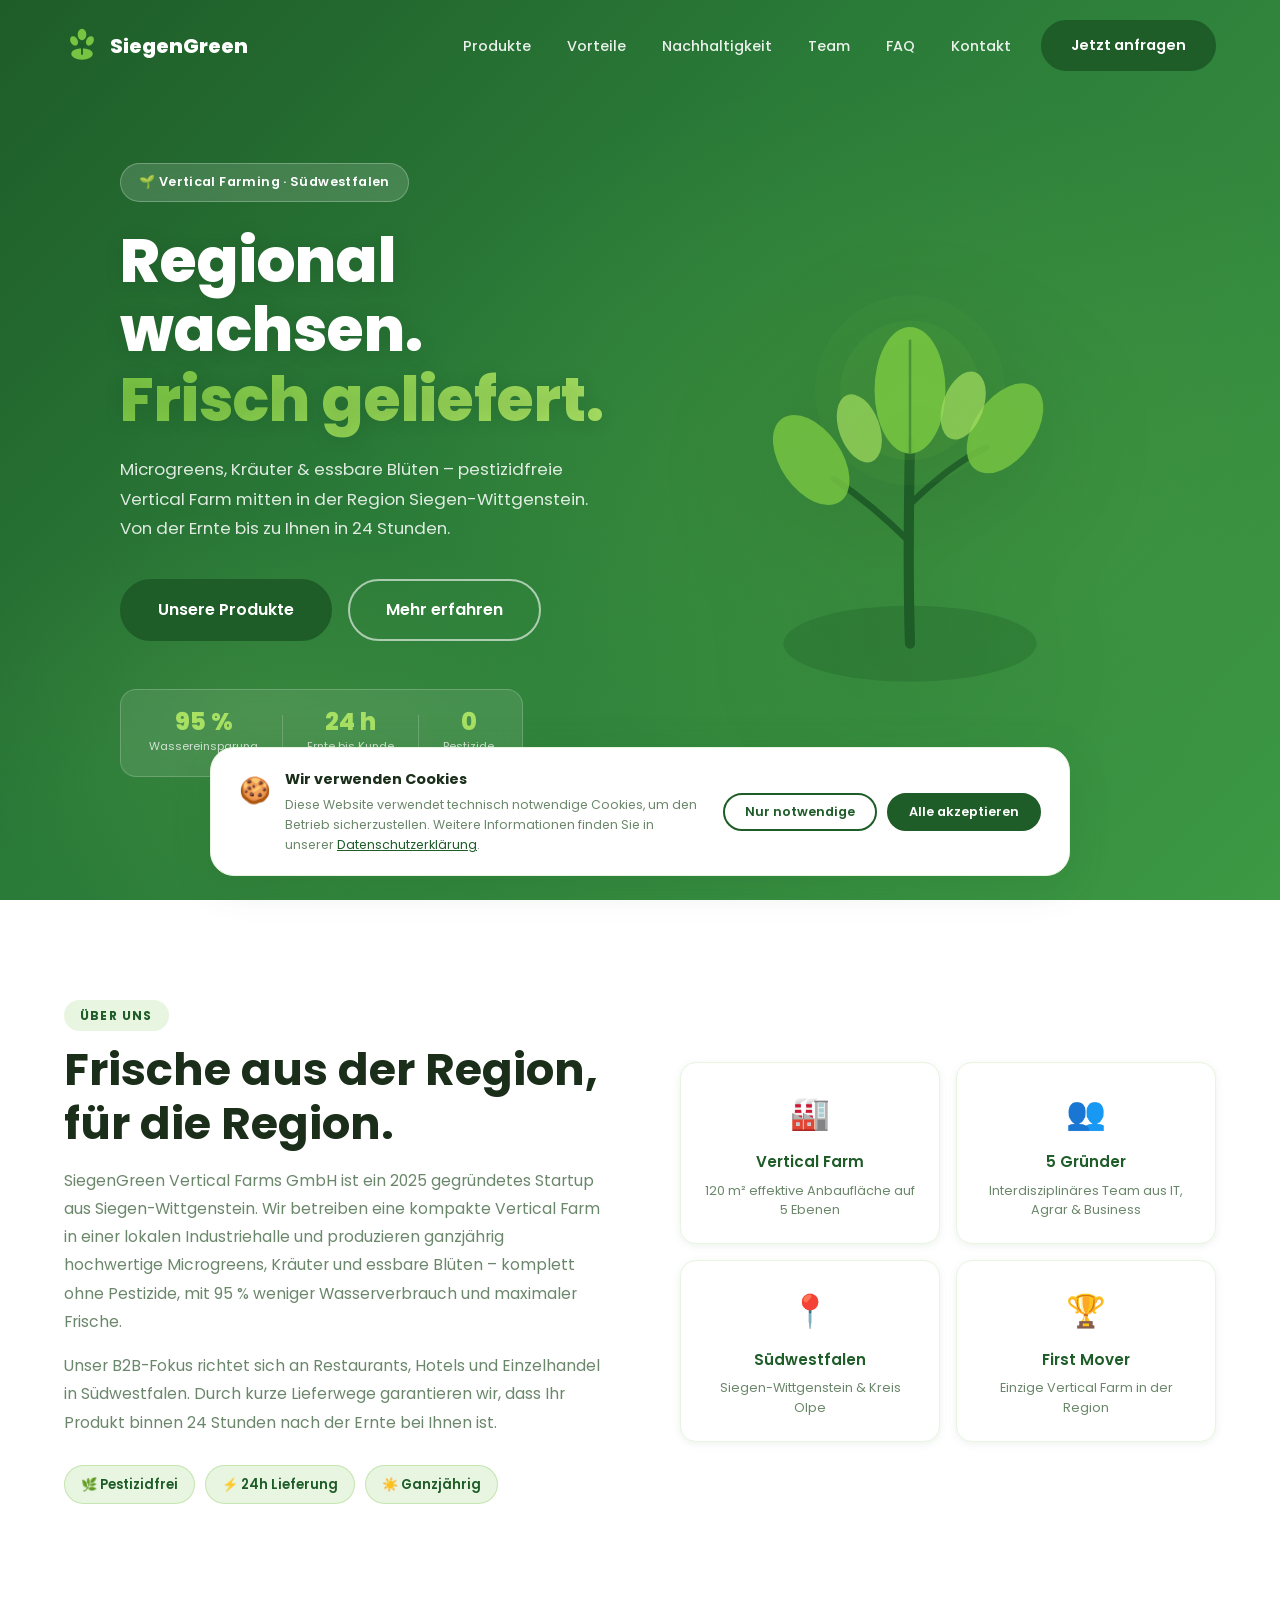
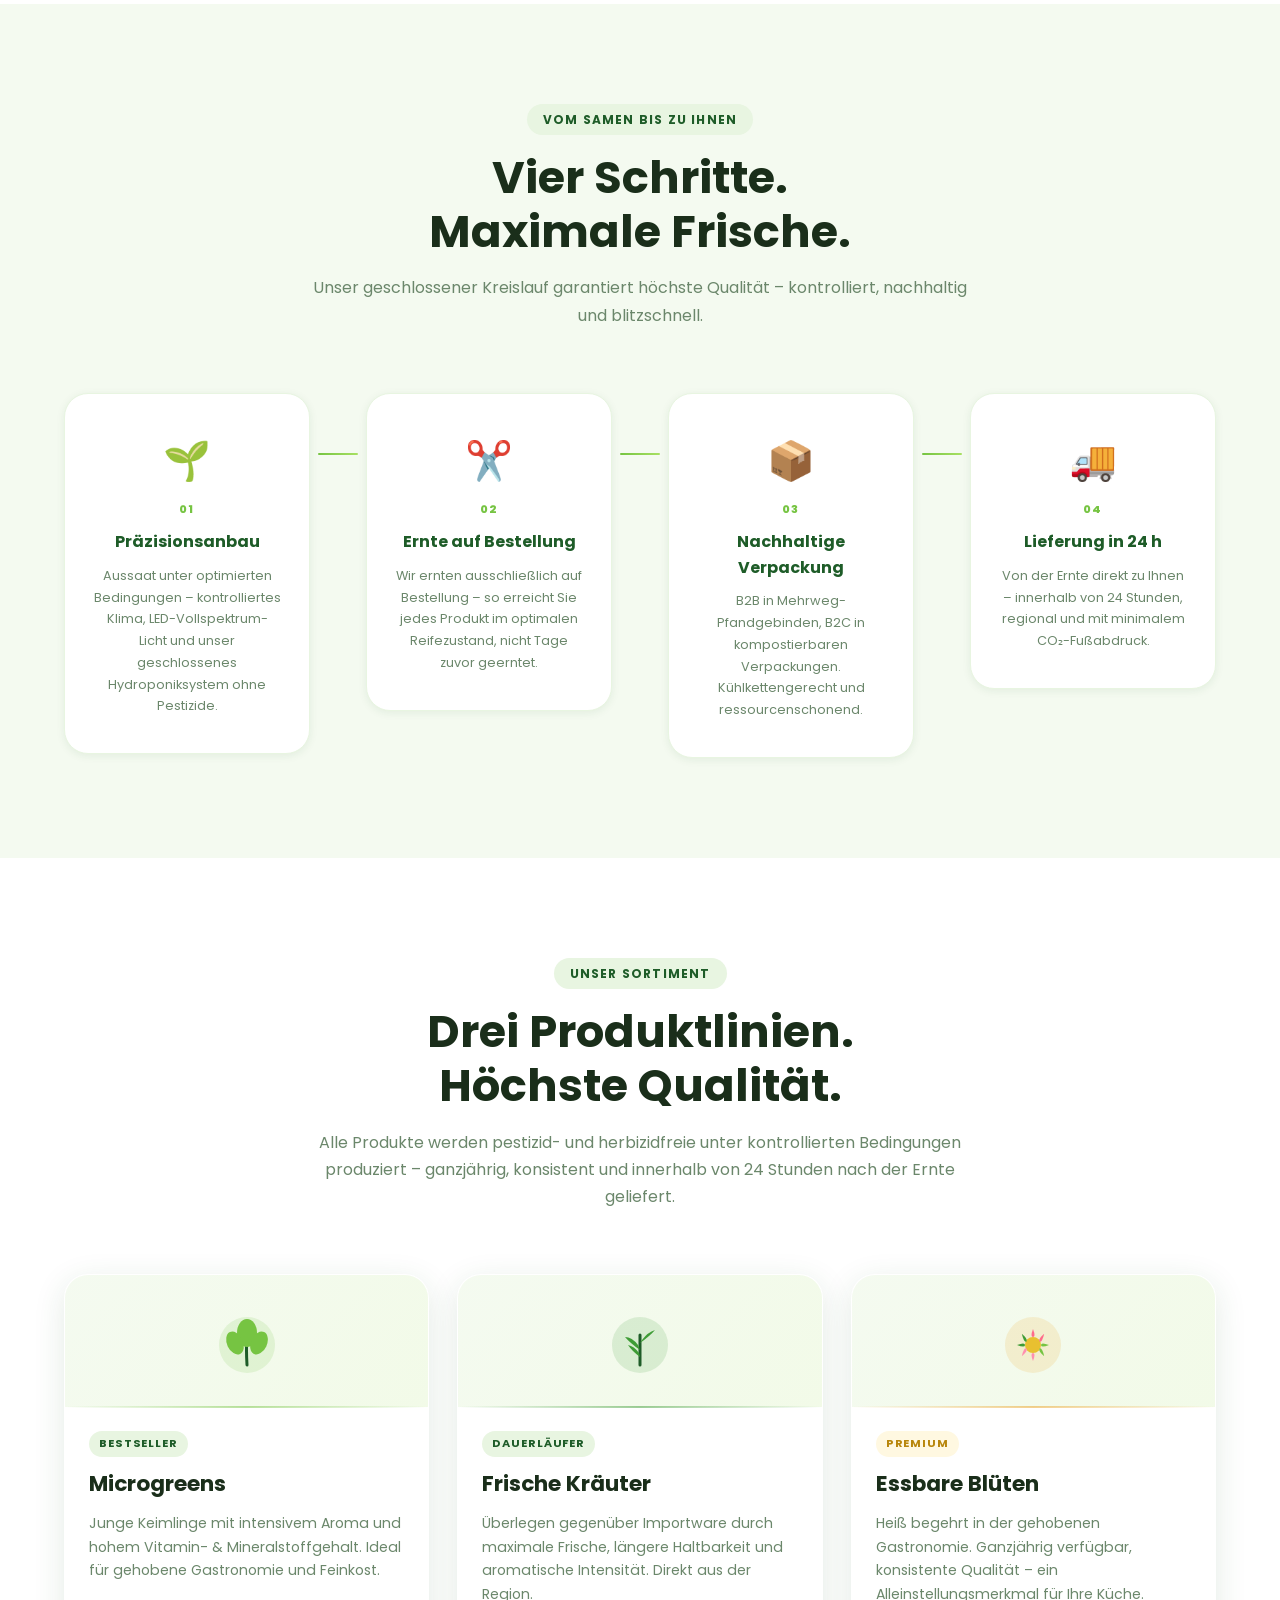
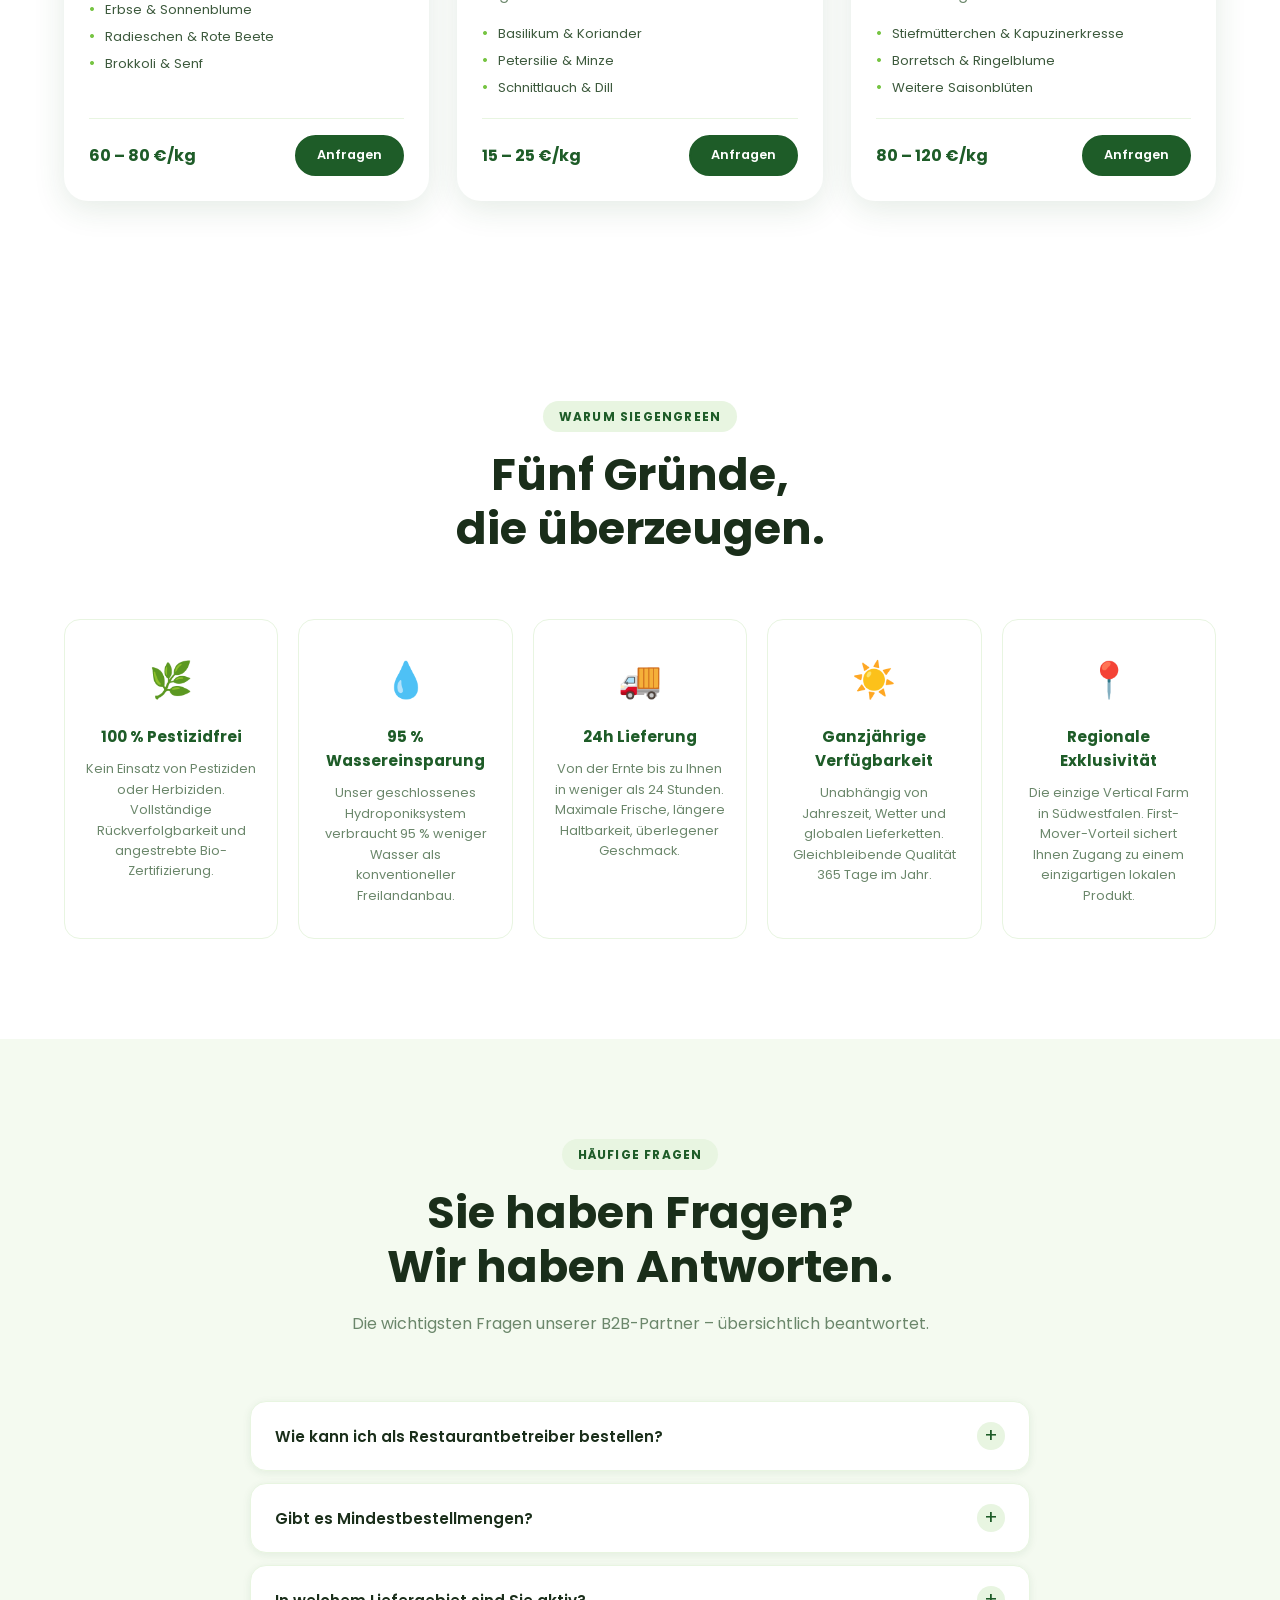
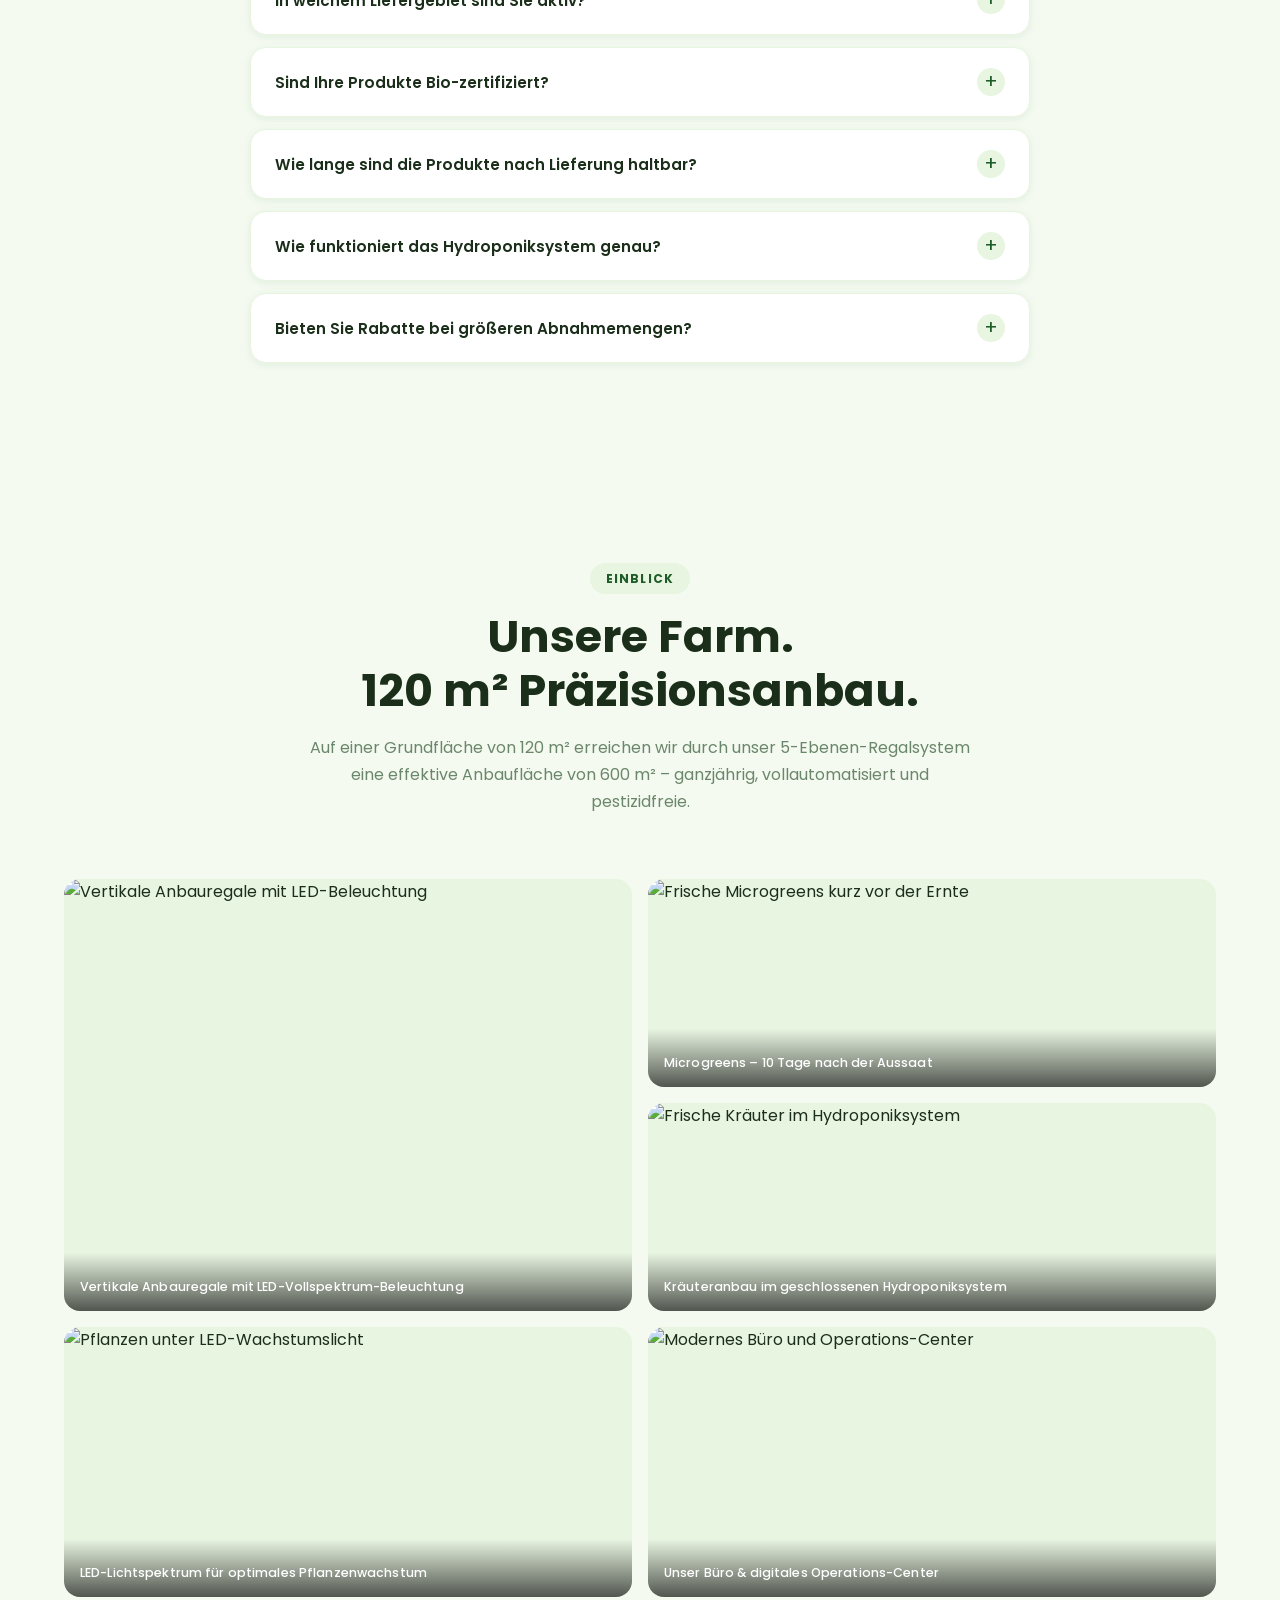
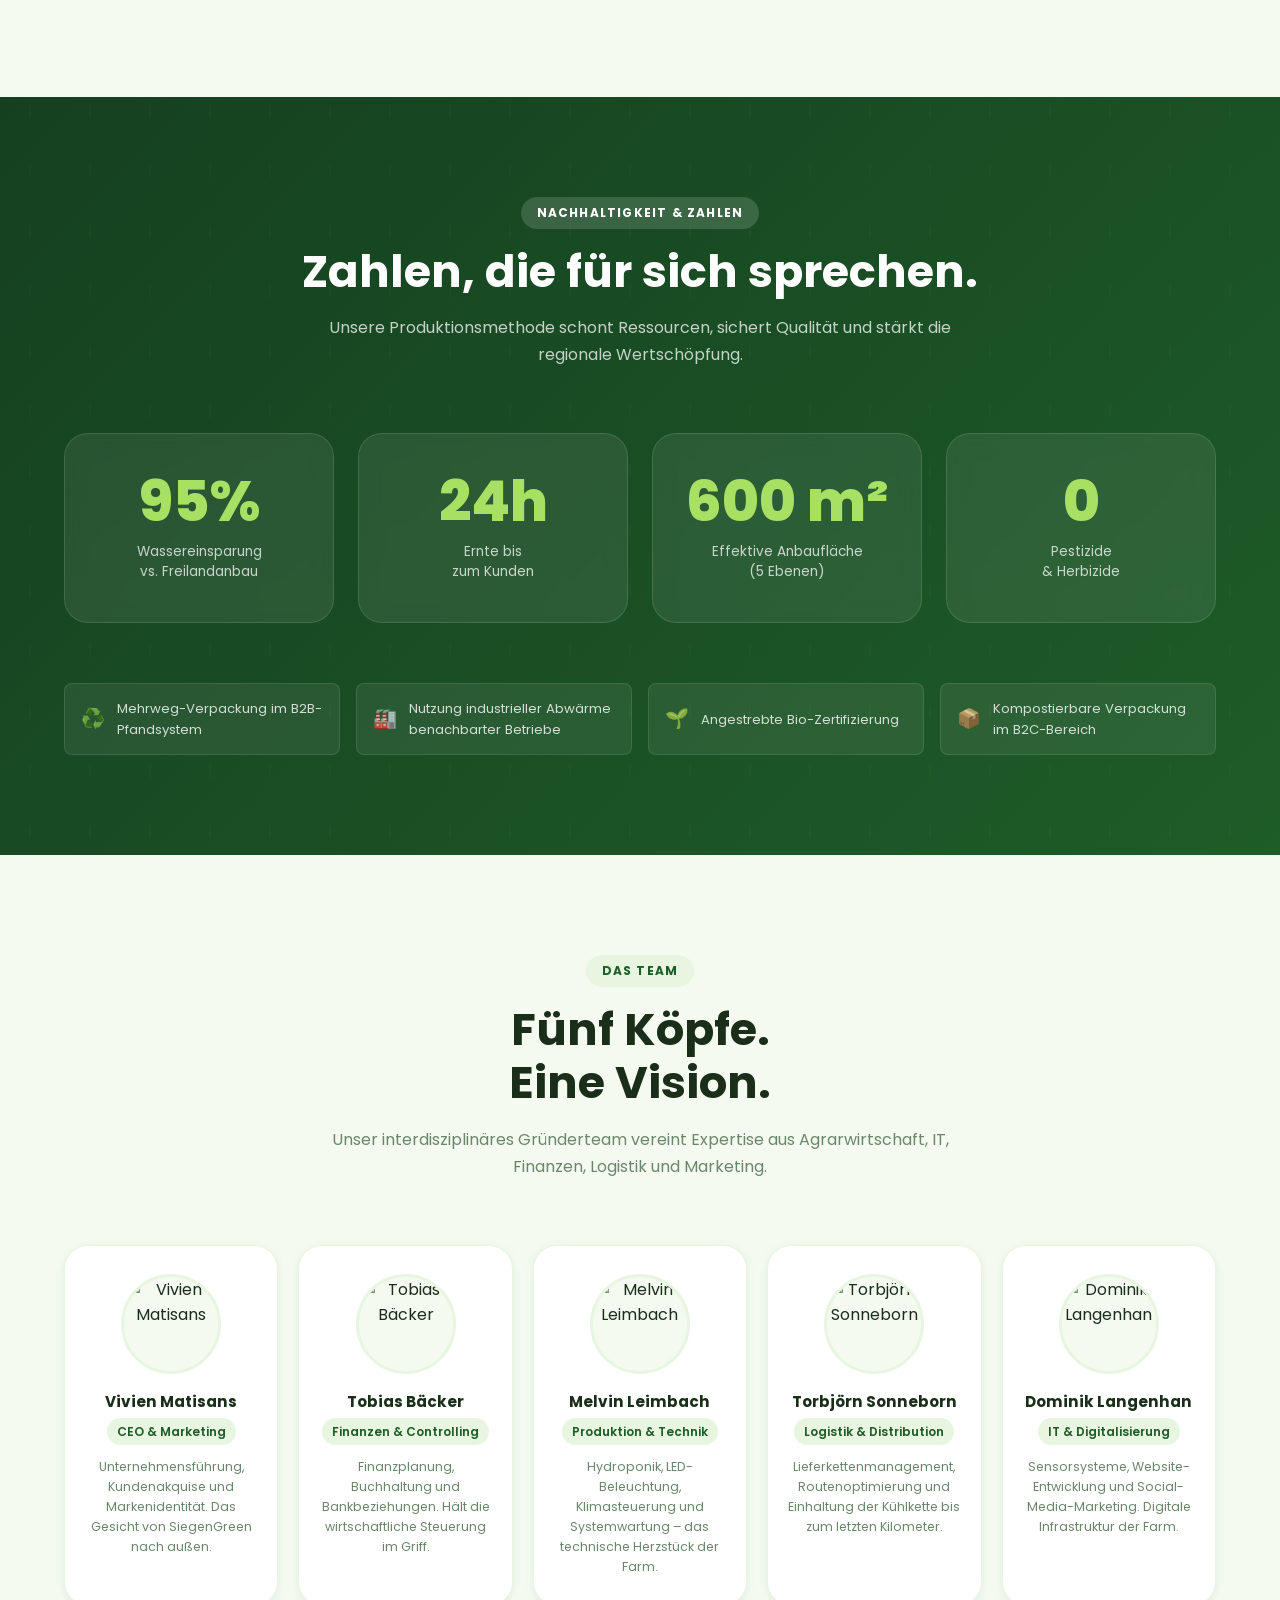
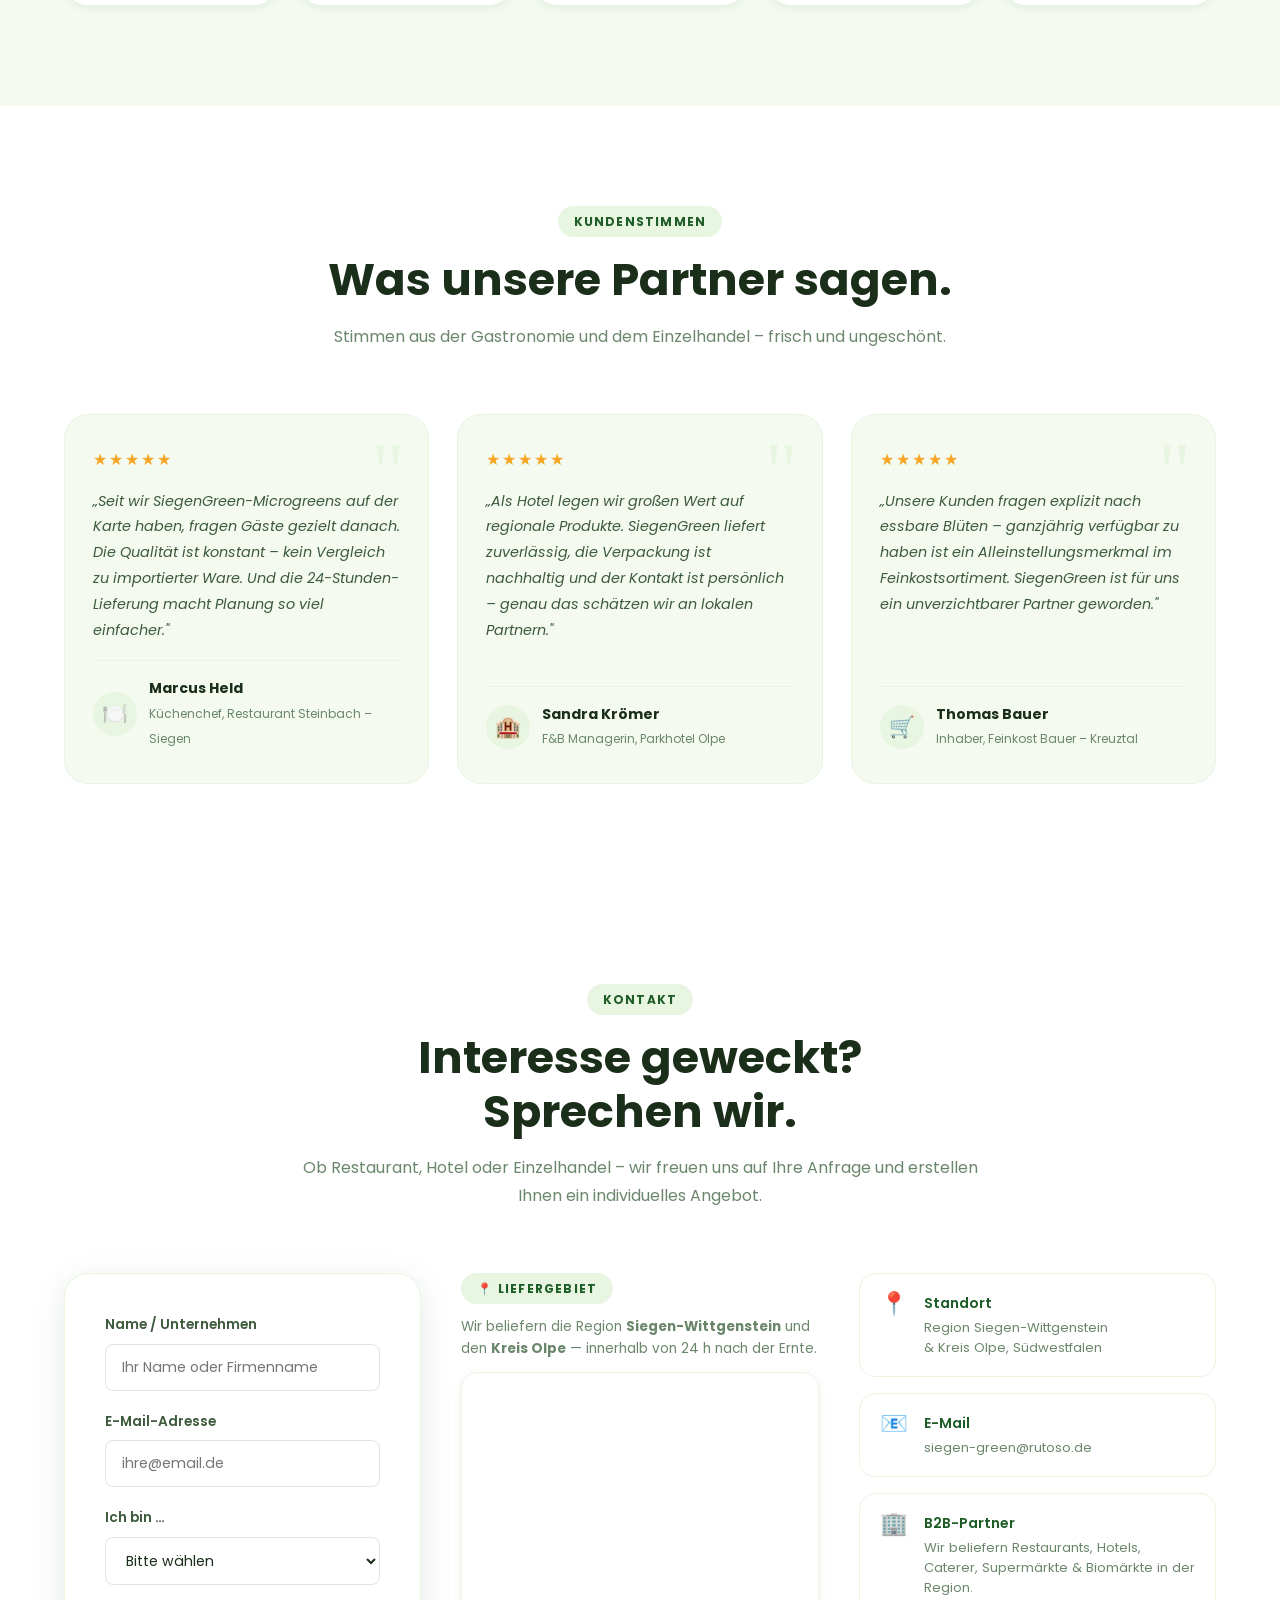
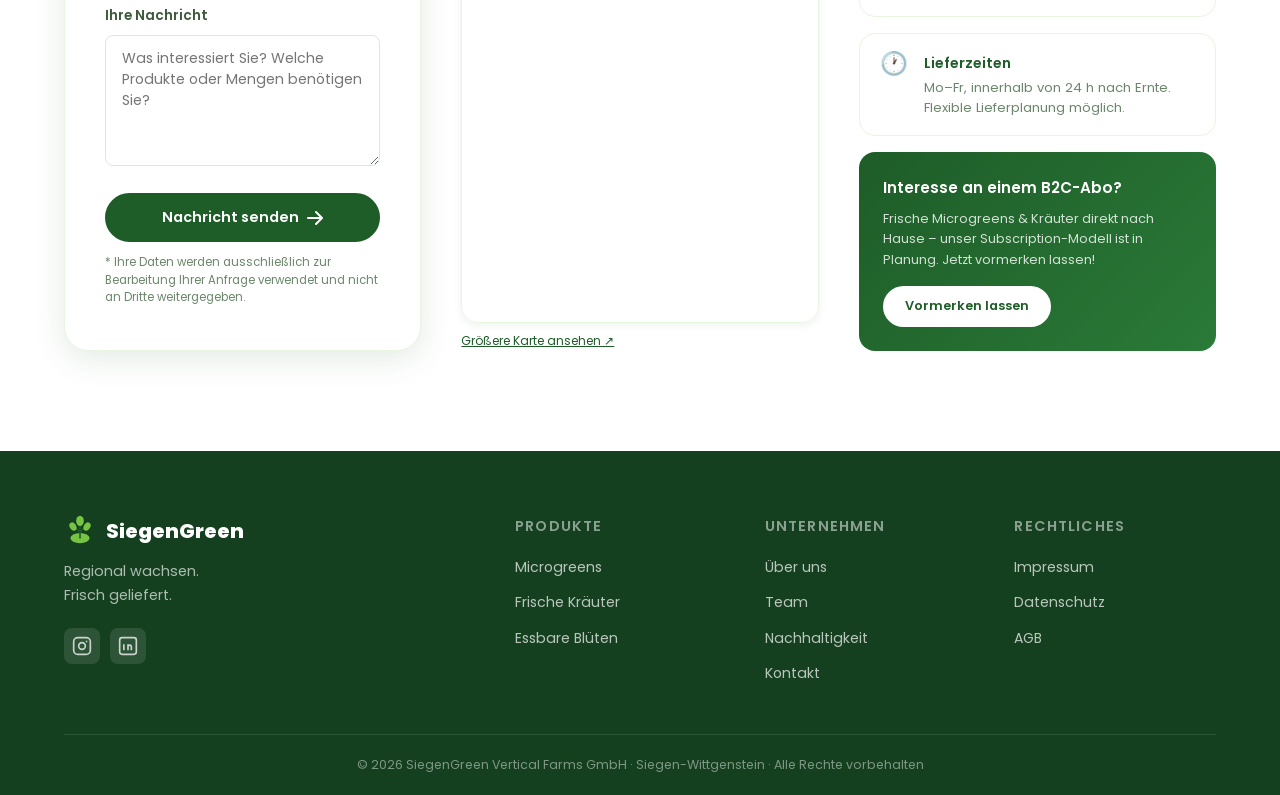
==== index.html @ e4459822 "Add files via upload" ====
<!DOCTYPE html>
<html lang="de">
<head>
  <meta charset="UTF-8" />
  <meta name="viewport" content="width=device-width, initial-scale=1.0" />
  <title>SiegenGreen – Regional wachsen. Frisch geliefert.</title>
  <meta name="description" content="SiegenGreen Vertical Farms – Pestizidfreie Microgreens, Kräuter und essbare Blüten aus Südwestfalen. Ernte zu Kunde in 24 Stunden." />

  <!-- Open Graph -->
  <meta property="og:type" content="website" />
  <meta property="og:url" content="https://www.siegengreen.de/" />
  <meta property="og:title" content="SiegenGreen – Vertical Farm Microgreens & Kräuter aus Südwestfalen" />
  <meta property="og:description" content="Pestizidfreie Microgreens, Kräuter und essbare Blüten aus Siegen-Wittgenstein. 24h-Lieferung, 95 % Wassereinsparung – die einzige Vertical Farm in Südwestfalen." />
  <meta property="og:image" content="https://images.pexels.com/photos/15954902/pexels-photo-15954902.jpeg?auto=compress&cs=tinysrgb&w=1200" />
  <meta property="og:locale" content="de_DE" />
  <meta property="og:site_name" content="SiegenGreen Vertical Farms" />

  <!-- Twitter Card -->
  <meta name="twitter:card" content="summary_large_image" />
  <meta name="twitter:title" content="SiegenGreen – Vertical Farm Microgreens & Kräuter" />
  <meta name="twitter:description" content="Pestizidfreie Microgreens, Kräuter und essbare Blüten aus Siegen-Wittgenstein. 24h-Lieferung direkt vom Feld." />
  <meta name="twitter:image" content="https://images.pexels.com/photos/15954902/pexels-photo-15954902.jpeg?auto=compress&cs=tinysrgb&w=1200" />

  <!-- Schema.org JSON-LD -->
  <script type="application/ld+json">
  {
    "@context": "https://schema.org",
    "@type": "LocalBusiness",
    "name": "SiegenGreen Vertical Farms GmbH",
    "description": "Pestizidfreie Microgreens, Kräuter und essbare Blüten aus einer Vertical Farm in Siegen-Wittgenstein. B2B-Lieferung innerhalb von 24 Stunden nach der Ernte.",
    "url": "https://www.siegen-green.rutoso.de",
    "email": "info@siegengreen.de",
    "address": {
      "@type": "PostalAddress",
      "addressLocality": "Siegen",
      "addressRegion": "Nordrhein-Westfalen",
      "addressCountry": "DE"
    },
    "areaServed": [
      { "@type": "AdministrativeArea", "name": "Siegen-Wittgenstein" },
      { "@type": "AdministrativeArea", "name": "Kreis Olpe" }
    ],
    "hasOfferCatalog": {
      "@type": "OfferCatalog",
      "name": "Vertical Farm Produkte",
      "itemListElement": [
        { "@type": "Offer", "itemOffered": { "@type": "Product", "name": "Microgreens", "description": "Junge Keimlinge mit intensivem Aroma – pestizidfreie, 24h-frisch." } },
        { "@type": "Offer", "itemOffered": { "@type": "Product", "name": "Frische Kräuter", "description": "Basilikum, Koriander, Petersilie u. v. m. – ganzjährig verfügbar." } },
        { "@type": "Offer", "itemOffered": { "@type": "Product", "name": "Essbare Blüten", "description": "Stiefmütterchen, Kapuzinerkresse & Saisonblüten für die gehobene Gastronomie." } }
      ]
    },
    "founder": [
      { "@type": "Person", "name": "Vivien Matisans" },
      { "@type": "Person", "name": "Tobias Bäcker" },
      { "@type": "Person", "name": "Melvin Leimbach" },
      { "@type": "Person", "name": "Torbjörn Sonneborn" },
      { "@type": "Person", "name": "Dominik Langenhan" }
    ],
    "foundingDate": "2025",
    "keywords": "Microgreens Siegen, Vertical Farm Südwestfalen, Kräuter regional, essbare Blüten kaufen, pestizidfreie Lebensmittel NRW"
  }
  </script>

  <link rel="preconnect" href="https://fonts.googleapis.com" />
  <link rel="preconnect" href="https://fonts.gstatic.com" crossorigin />
  <link href="https://fonts.googleapis.com/css2?family=Poppins:wght@400;500;600;700;800&display=swap" rel="stylesheet" />
  <link rel="stylesheet" href="css/style.css" />
</head>
<body>

  <!-- ───────────────────────── NAVIGATION ───────────────────────── -->
  <nav class="navbar" id="navbar">
    <div class="nav-container">
      <a href="#home" class="nav-logo">
        <svg class="logo-icon" width="36" height="36" viewBox="0 0 100 100" fill="none" xmlns="http://www.w3.org/2000/svg">
          <ellipse cx="50" cy="72" rx="30" ry="16" fill="#76C442"/>
          <line x1="50" y1="72" x2="50" y2="20" stroke="#1E5C28" stroke-width="5" stroke-linecap="round"/>
          <line x1="50" y1="55" x2="38" y2="40" stroke="#1E5C28" stroke-width="4" stroke-linecap="round"/>
          <line x1="50" y1="55" x2="62" y2="40" stroke="#1E5C28" stroke-width="4" stroke-linecap="round"/>
          <ellipse cx="50" cy="18" rx="12" ry="16" fill="#76C442" transform="rotate(0 50 18)"/>
          <ellipse cx="28" cy="36" rx="10" ry="14" fill="#76C442" transform="rotate(-30 28 36)"/>
          <ellipse cx="72" cy="36" rx="10" ry="14" fill="#76C442" transform="rotate(30 72 36)"/>
        </svg>
        <span class="logo-text">SiegenGreen</span>
      </a>

      <ul class="nav-links" id="navLinks">
        <li><a href="#produkte" class="nav-link">Produkte</a></li>
        <li><a href="#vorteile" class="nav-link">Vorteile</a></li>
        <li><a href="#nachhaltigkeit" class="nav-link">Nachhaltigkeit</a></li>
        <li><a href="#team" class="nav-link">Team</a></li>
        <li><a href="#faq" class="nav-link">FAQ</a></li>
        <li><a href="#kontakt" class="nav-link">Kontakt</a></li>
        <li><a href="#kontakt" class="btn btn-primary nav-cta">Jetzt anfragen</a></li>
      </ul>

      <button class="hamburger" id="hamburger" aria-label="Menü öffnen">
        <span></span>
        <span></span>
        <span></span>
      </button>
    </div>
  </nav>

  <!-- ───────────────────────── HERO ───────────────────────── -->
  <section class="hero" id="home">
    <div class="hero-particles" id="heroParticles"></div>
    <div class="hero-content fade-in-up">
      <span class="hero-badge">🌱 Vertical Farming · Südwestfalen</span>
      <h1 class="hero-title">Regional wachsen.<br /><span class="gradient-text">Frisch geliefert.</span></h1>
      <p class="hero-subtitle">Microgreens, Kräuter &amp; essbare Blüten – pestizidfreie Vertical Farm mitten in der Region Siegen-Wittgenstein. Von der Ernte bis zu Ihnen in 24&nbsp;Stunden.</p>
      <div class="hero-actions">
        <a href="#produkte" class="btn btn-primary btn-lg">Unsere Produkte</a>
        <a href="#about" class="btn btn-outline btn-lg">Mehr erfahren</a>
      </div>
      <div class="hero-stats">
        <div class="hero-stat"><strong>95 %</strong><span>Wassereinsparung</span></div>
        <div class="hero-stat-divider"></div>
        <div class="hero-stat"><strong>24 h</strong><span>Ernte bis Kunde</span></div>
        <div class="hero-stat-divider"></div>
        <div class="hero-stat"><strong>0</strong><span>Pestizide</span></div>
      </div>
    </div>
    <div class="hero-visual">
      <div class="hero-plant">
        <svg viewBox="0 0 300 400" fill="none" xmlns="http://www.w3.org/2000/svg">
          <!-- Soil -->
          <ellipse cx="150" cy="340" rx="100" ry="30" fill="#1E5C28" opacity="0.3"/>
          <!-- Stem -->
          <path d="M150 340 Q148 280 150 180" stroke="#1E5C28" stroke-width="8" stroke-linecap="round"/>
          <!-- Branch left -->
          <path d="M150 260 Q120 230 90 210" stroke="#1E5C28" stroke-width="5" stroke-linecap="round"/>
          <!-- Branch right -->
          <path d="M150 230 Q180 200 210 185" stroke="#1E5C28" stroke-width="5" stroke-linecap="round"/>
          <!-- Leaf center top -->
          <ellipse cx="150" cy="140" rx="28" ry="50" fill="#76C442" opacity="0.9"/>
          <path d="M150 190 Q150 160 150 100" stroke="#1E5C28" stroke-width="2" opacity="0.5"/>
          <!-- Leaf left -->
          <ellipse cx="72" cy="195" rx="24" ry="40" fill="#76C442" transform="rotate(-35 72 195)" opacity="0.85"/>
          <!-- Leaf right -->
          <ellipse cx="225" cy="170" rx="24" ry="40" fill="#76C442" transform="rotate(35 225 170)" opacity="0.85"/>
          <!-- Small leaves -->
          <ellipse cx="110" cy="170" rx="16" ry="28" fill="#A8E063" transform="rotate(-20 110 170)" opacity="0.7"/>
          <ellipse cx="192" cy="152" rx="16" ry="28" fill="#A8E063" transform="rotate(20 192 152)" opacity="0.7"/>
          <!-- Glow circles -->
          <circle cx="150" cy="140" r="55" fill="#76C442" opacity="0.08"/>
          <circle cx="150" cy="140" r="75" fill="#76C442" opacity="0.05"/>
        </svg>
      </div>
    </div>
    <a href="#about" class="scroll-indicator" aria-label="Nach unten scrollen">
      <div class="scroll-arrow"></div>
    </a>
  </section>

  <!-- ───────────────────────── ÜBER UNS ───────────────────────── -->
  <section class="about section" id="about">
    <div class="container">
      <div class="about-grid">
        <div class="about-text fade-in-up">
          <span class="section-badge">Über uns</span>
          <h2 class="section-title">Frische aus der Region,<br />für die Region.</h2>
          <p class="section-text">SiegenGreen Vertical Farms GmbH ist ein 2025 gegründetes Startup aus Siegen-Wittgenstein. Wir betreiben eine kompakte Vertical Farm in einer lokalen Industriehalle und produzieren ganzjährig hochwertige Microgreens, Kräuter und essbare Blüten – komplett ohne Pestizide, mit 95&nbsp;% weniger Wasserverbrauch und maximaler Frische.</p>
          <p class="section-text">Unser B2B-Fokus richtet sich an Restaurants, Hotels und Einzelhandel in Südwestfalen. Durch kurze Lieferwege garantieren wir, dass Ihr Produkt binnen 24&nbsp;Stunden nach der Ernte bei Ihnen ist.</p>
          <div class="about-badges">
            <span class="badge badge-green">🌿 Pestizidfrei</span>
            <span class="badge badge-green">⚡ 24h Lieferung</span>
            <span class="badge badge-green">☀️ Ganzjährig</span>
          </div>
        </div>
        <div class="about-visual fade-in-up delay-200">
          <div class="about-cards-grid">
            <div class="about-card">
              <div class="about-card-icon">🏭</div>
              <h4>Vertical Farm</h4>
              <p>120&nbsp;m² effektive Anbaufläche auf 5 Ebenen</p>
            </div>
            <div class="about-card">
              <div class="about-card-icon">👥</div>
              <h4>5 Gründer</h4>
              <p>Interdisziplinäres Team aus IT, Agrar & Business</p>
            </div>
            <div class="about-card">
              <div class="about-card-icon">📍</div>
              <h4>Südwestfalen</h4>
              <p>Siegen-Wittgenstein & Kreis Olpe</p>
            </div>
            <div class="about-card">
              <div class="about-card-icon">🏆</div>
              <h4>First Mover</h4>
              <p>Einzige Vertical Farm in der Region</p>
            </div>
          </div>
        </div>
      </div>
    </div>
  </section>

  <!-- ───────────────────────── WIE ES FUNKTIONIERT ───────────────────────── -->
  <section class="process section bg-light" id="prozess">
    <div class="container">
      <div class="section-header fade-in-up">
        <span class="section-badge">Vom Samen bis zu Ihnen</span>
        <h2 class="section-title">Vier Schritte.<br />Maximale Frische.</h2>
        <p class="section-subtitle">Unser geschlossener Kreislauf garantiert höchste Qualität – kontrolliert, nachhaltig und blitzschnell.</p>
      </div>
      <div class="process-steps">
        <div class="process-step fade-in-up delay-100">
          <div class="process-icon">🌱</div>
          <div class="process-number">01</div>
          <h3>Präzisionsanbau</h3>
          <p>Aussaat unter optimierten Bedingungen – kontrolliertes Klima, LED-Vollspektrum-Licht und unser geschlossenes Hydroponiksystem ohne Pestizide.</p>
        </div>
        <div class="process-connector fade-in-up delay-150"></div>
        <div class="process-step fade-in-up delay-200">
          <div class="process-icon">✂️</div>
          <div class="process-number">02</div>
          <h3>Ernte auf Bestellung</h3>
          <p>Wir ernten ausschließlich auf Bestellung – so erreicht Sie jedes Produkt im optimalen Reifezustand, nicht Tage zuvor geerntet.</p>
        </div>
        <div class="process-connector fade-in-up delay-250"></div>
        <div class="process-step fade-in-up delay-300">
          <div class="process-icon">📦</div>
          <div class="process-number">03</div>
          <h3>Nachhaltige Verpackung</h3>
          <p>B2B in Mehrweg-Pfandgebinden, B2C in kompostierbaren Verpackungen. Kühlkettengerecht und ressourcenschonend.</p>
        </div>
        <div class="process-connector fade-in-up delay-350"></div>
        <div class="process-step fade-in-up delay-400">
          <div class="process-icon">🚚</div>
          <div class="process-number">04</div>
          <h3>Lieferung in 24 h</h3>
          <p>Von der Ernte direkt zu Ihnen – innerhalb von 24 Stunden, regional und mit minimalem CO₂-Fußabdruck.</p>
        </div>
      </div>
    </div>
  </section>

  <!-- ───────────────────────── PRODUKTE ───────────────────────── -->
  <section class="products section" id="produkte">
    <div class="container">
      <div class="section-header fade-in-up">
        <span class="section-badge">Unser Sortiment</span>
        <h2 class="section-title">Drei Produktlinien.<br />Höchste Qualität.</h2>
        <p class="section-subtitle">Alle Produkte werden pestizid- und herbizidfreie unter kontrollierten Bedingungen produziert – ganzjährig, konsistent und innerhalb von 24 Stunden nach der Ernte geliefert.</p>
      </div>
      <div class="products-grid">

        <div class="product-card fade-in-up delay-100">
          <div class="product-icon-wrap" style="--card-color: #76C442">
            <svg width="60" height="60" viewBox="0 0 60 60" fill="none">
              <circle cx="30" cy="30" r="28" fill="#76C442" opacity="0.15"/>
              <path d="M30 50 Q29 35 30 15" stroke="#1E5C28" stroke-width="3" stroke-linecap="round"/>
              <ellipse cx="30" cy="18" rx="10" ry="14" fill="#76C442"/>
              <ellipse cx="18" cy="28" rx="8" ry="12" fill="#76C442" transform="rotate(-25 18 28)"/>
              <ellipse cx="42" cy="28" rx="8" ry="12" fill="#76C442" transform="rotate(25 42 28)"/>
            </svg>
          </div>
          <div class="product-content">
            <span class="product-tag">Bestseller</span>
            <h3 class="product-name">Microgreens</h3>
            <p class="product-desc">Junge Keimlinge mit intensivem Aroma und hohem Vitamin- & Mineralstoffgehalt. Ideal für gehobene Gastronomie und Feinkost.</p>
            <ul class="product-varieties">
              <li>Erbse &amp; Sonnenblume</li>
              <li>Radieschen &amp; Rote Beete</li>
              <li>Brokkoli &amp; Senf</li>
            </ul>
            <div class="product-footer">
              <span class="product-price">60 – 80 €/kg</span>
              <a href="#kontakt" class="btn btn-sm btn-primary">Anfragen</a>
            </div>
          </div>
        </div>

        <div class="product-card fade-in-up delay-200">
          <div class="product-icon-wrap" style="--card-color: #3E9C35">
            <svg width="60" height="60" viewBox="0 0 60 60" fill="none">
              <circle cx="30" cy="30" r="28" fill="#3E9C35" opacity="0.15"/>
              <path d="M30 50 Q30 40 30 20" stroke="#1E5C28" stroke-width="3" stroke-linecap="round"/>
              <path d="M30 35 Q20 28 15 22 Q22 22 28 30" fill="#3E9C35"/>
              <path d="M30 28 Q40 21 45 15 Q38 17 32 25" fill="#3E9C35"/>
              <path d="M30 42 Q22 36 18 30 Q24 31 29 38" fill="#3E9C35"/>
            </svg>
          </div>
          <div class="product-content">
            <span class="product-tag">Dauerläufer</span>
            <h3 class="product-name">Frische Kräuter</h3>
            <p class="product-desc">Überlegen gegenüber Importware durch maximale Frische, längere Haltbarkeit und aromatische Intensität. Direkt aus der Region.</p>
            <ul class="product-varieties">
              <li>Basilikum &amp; Koriander</li>
              <li>Petersilie &amp; Minze</li>
              <li>Schnittlauch &amp; Dill</li>
            </ul>
            <div class="product-footer">
              <span class="product-price">15 – 25 €/kg</span>
              <a href="#kontakt" class="btn btn-sm btn-primary">Anfragen</a>
            </div>
          </div>
        </div>

        <div class="product-card fade-in-up delay-300">
          <div class="product-icon-wrap" style="--card-color: #E8A020">
            <svg width="60" height="60" viewBox="0 0 60 60" fill="none">
              <circle cx="30" cy="30" r="28" fill="#E8A020" opacity="0.15"/>
              <circle cx="30" cy="30" r="8" fill="#E8C030"/>
              <path d="M30 14 Q33 22 30 22 Q27 22 30 14Z" fill="#FF6B8A"/>
              <path d="M46 30 Q38 27 38 30 Q38 33 46 30Z" fill="#76C442"/>
              <path d="M30 46 Q27 38 30 38 Q33 38 30 46Z" fill="#FF8FAF"/>
              <path d="M14 30 Q22 33 22 30 Q22 27 14 30Z" fill="#3E9C35"/>
              <path d="M41.2 18.8 Q35 24 36.5 26.5 Q39 28 41.2 18.8Z" fill="#FF6B8A"/>
              <path d="M41.2 41.2 Q35 36 36.5 33.5 Q39 32 41.2 41.2Z" fill="#76C442"/>
              <path d="M18.8 41.2 Q25 36 23.5 33.5 Q21 32 18.8 41.2Z" fill="#FF8FAF"/>
              <path d="M18.8 18.8 Q25 24 23.5 26.5 Q21 28 18.8 18.8Z" fill="#3E9C35"/>
            </svg>
          </div>
          <div class="product-content">
            <span class="product-tag product-tag-gold">Premium</span>
            <h3 class="product-name">Essbare Blüten</h3>
            <p class="product-desc">Heiß begehrt in der gehobenen Gastronomie. Ganzjährig verfügbar, konsistente Qualität – ein Alleinstellungsmerkmal für Ihre Küche.</p>
            <ul class="product-varieties">
              <li>Stiefmütterchen &amp; Kapuzinerkresse</li>
              <li>Borretsch &amp; Ringelblume</li>
              <li>Weitere Saisonblüten</li>
            </ul>
            <div class="product-footer">
              <span class="product-price">80 – 120 €/kg</span>
              <a href="#kontakt" class="btn btn-sm btn-primary">Anfragen</a>
            </div>
          </div>
        </div>

      </div>
    </div>
  </section>

  <!-- ───────────────────────── VORTEILE ───────────────────────── -->
  <section class="advantages section" id="vorteile">
    <div class="container">
      <div class="section-header fade-in-up">
        <span class="section-badge">Warum SiegenGreen</span>
        <h2 class="section-title">Fünf Gründe,<br />die überzeugen.</h2>
      </div>
      <div class="advantages-grid">
        <div class="advantage-card fade-in-up delay-100">
          <div class="advantage-icon">🌿</div>
          <h3>100 % Pestizidfrei</h3>
          <p>Kein Einsatz von Pestiziden oder Herbiziden. Vollständige Rückverfolgbarkeit und angestrebte Bio-Zertifizierung.</p>
        </div>
        <div class="advantage-card fade-in-up delay-150">
          <div class="advantage-icon">💧</div>
          <h3>95 % Wassereinsparung</h3>
          <p>Unser geschlossenes Hydroponiksystem verbraucht 95&nbsp;% weniger Wasser als konventioneller Freilandanbau.</p>
        </div>
        <div class="advantage-card fade-in-up delay-200">
          <div class="advantage-icon">🚚</div>
          <h3>24h Lieferung</h3>
          <p>Von der Ernte bis zu Ihnen in weniger als 24 Stunden. Maximale Frische, längere Haltbarkeit, überlegener Geschmack.</p>
        </div>
        <div class="advantage-card fade-in-up delay-250">
          <div class="advantage-icon">☀️</div>
          <h3>Ganzjährige Verfügbarkeit</h3>
          <p>Unabhängig von Jahreszeit, Wetter und globalen Lieferketten. Gleichbleibende Qualität 365 Tage im Jahr.</p>
        </div>
        <div class="advantage-card fade-in-up delay-300">
          <div class="advantage-icon">📍</div>
          <h3>Regionale Exklusivität</h3>
          <p>Die einzige Vertical Farm in Südwestfalen. First-Mover-Vorteil sichert Ihnen Zugang zu einem einzigartigen lokalen Produkt.</p>
        </div>
      </div>
    </div>
  </section>

  <!-- ───────────────────────── FAQ ───────────────────────── -->
  <section class="faq section bg-light" id="faq">
    <div class="container">
      <div class="section-header fade-in-up">
        <span class="section-badge">Häufige Fragen</span>
        <h2 class="section-title">Sie haben Fragen?<br />Wir haben Antworten.</h2>
        <p class="section-subtitle">Die wichtigsten Fragen unserer B2B-Partner – übersichtlich beantwortet.</p>
      </div>
      <div class="faq-list fade-in-up delay-100">

        <div class="faq-item">
          <button class="faq-question" aria-expanded="false">
            <span>Wie kann ich als Restaurantbetreiber bestellen?</span>
            <span class="faq-icon">+</span>
          </button>
          <div class="faq-answer">
            <p>Nutzen Sie einfach unser Kontaktformular oder schreiben Sie uns direkt an <strong>info@siegengreen.de</strong>. Wir erstellen Ihnen ein individuelles Angebot und besprechen Liefermengen, Rhythmus und Produktauswahl persönlich.</p>
          </div>
        </div>

        <div class="faq-item">
          <button class="faq-question" aria-expanded="false">
            <span>Gibt es Mindestbestellmengen?</span>
            <span class="faq-icon">+</span>
          </button>
          <div class="faq-answer">
            <p>Für B2B-Kunden arbeiten wir mit individuell vereinbarten Mindestmengen, die auf Ihre Bedürfnisse abgestimmt sind. Wir sind ein junges Startup und schätzen flexible Partnerschaften – sprechen Sie uns einfach an!</p>
          </div>
        </div>

        <div class="faq-item">
          <button class="faq-question" aria-expanded="false">
            <span>In welchem Liefergebiet sind Sie aktiv?</span>
            <span class="faq-icon">+</span>
          </button>
          <div class="faq-answer">
            <p>Derzeit beliefern wir Kunden in der Region <strong>Siegen-Wittgenstein und Kreis Olpe</strong> (Südwestfalen). Durch kurze Lieferwege können wir die 24-Stunden-Frische garantieren. Für Anfragen außerhalb dieser Region nehmen Sie bitte Kontakt auf.</p>
          </div>
        </div>

        <div class="faq-item">
          <button class="faq-question" aria-expanded="false">
            <span>Sind Ihre Produkte Bio-zertifiziert?</span>
            <span class="faq-icon">+</span>
          </button>
          <div class="faq-answer">
            <p>Wir produzieren bereits heute vollständig <strong>ohne Pestizide und Herbizide</strong>. Die offizielle Bio-Zertifizierung wird aktuell angestrebt und ist eines unserer nächsten Unternehmensziele. Auf Anfrage stellen wir gerne unsere Produktionsdokumentation bereit.</p>
          </div>
        </div>

        <div class="faq-item">
          <button class="faq-question" aria-expanded="false">
            <span>Wie lange sind die Produkte nach Lieferung haltbar?</span>
            <span class="faq-icon">+</span>
          </button>
          <div class="faq-answer">
            <p>Durch die 24-Stunden-Lieferung direkt nach der Ernte sind unsere Microgreens und Kräuter deutlich länger haltbar als importierte Ware. Je nach Produkt liegt die Haltbarkeit bei gekühlter Lagerung (2–4 °C) bei <strong>5–10 Tagen</strong> – gegenüber 1–3 Tagen bei konventionellem Importprodukt.</p>
          </div>
        </div>

        <div class="faq-item">
          <button class="faq-question" aria-expanded="false">
            <span>Wie funktioniert das Hydroponiksystem genau?</span>
            <span class="faq-icon">+</span>
          </button>
          <div class="faq-answer">
            <p>Unsere Pflanzen wachsen in einem <strong>geschlossenen Kreislaufsystem</strong> ohne Erde – die Wurzeln werden direkt mit nährstoffreichem Wasser versorgt. Das System recycelt das Wasser vollständig, was den Verbrauch um 95 % gegenüber konventionellem Anbau reduziert. LED-Vollspektrum-Lichter simulieren optimales Sonnenlicht für maximales Wachstum.</p>
          </div>
        </div>

        <div class="faq-item">
          <button class="faq-question" aria-expanded="false">
            <span>Bieten Sie Rabatte bei größeren Abnahmemengen?</span>
            <span class="faq-icon">+</span>
          </button>
          <div class="faq-answer">
            <p>Ja, bei regelmäßigen und größeren Bestellmengen bieten wir individuelle Partnerkonditionen an. Wir setzen auf langfristige Partnerschaften und erarbeiten gemeinsam ein Preismodell, das für beide Seiten fair ist. Sprechen Sie uns direkt an!</p>
          </div>
        </div>

      </div>
    </div>
  </section>

  <!-- ───────────────────────── GALERIE ───────────────────────── -->
  <section class="gallery section bg-light" id="farm">
    <div class="container">
      <div class="section-header fade-in-up">
        <span class="section-badge">Einblick</span>
        <h2 class="section-title">Unsere Farm.<br />120 m² Präzisionsanbau.</h2>
        <p class="section-subtitle">Auf einer Grundfläche von 120 m² erreichen wir durch unser 5-Ebenen-Regalsystem eine effektive Anbaufläche von 600 m² – ganzjährig, vollautomatisiert und pestizidfreie.</p>
      </div>
      <div class="gallery-grid fade-in-up">
        <div class="gallery-img-wrap gallery-main">
          <img src="https://images.pexels.com/photos/15954902/pexels-photo-15954902.jpeg?auto=compress&cs=tinysrgb&w=900&h=700&fit=crop" alt="Vertikale Anbauregale mit LED-Beleuchtung" loading="lazy" />
          <div class="gallery-caption">Vertikale Anbauregale mit LED-Vollspektrum-Beleuchtung</div>
        </div>
        <div class="gallery-side">
          <div class="gallery-img-wrap">
            <img src="https://images.pexels.com/photos/3296644/pexels-photo-3296644.jpeg?auto=compress&cs=tinysrgb&w=800&h=380&fit=crop" alt="Frische Microgreens kurz vor der Ernte" loading="lazy" />
            <div class="gallery-caption">Microgreens – 10 Tage nach der Aussaat</div>
          </div>
          <div class="gallery-img-wrap">
            <img src="https://images.unsplash.com/photo-1466692476868-aef1dfb1e735?auto=format&fit=crop&w=800&h=380&q=80" alt="Frische Kräuter im Hydroponiksystem" loading="lazy" />
            <div class="gallery-caption">Kräuteranbau im geschlossenen Hydroponiksystem</div>
          </div>
        </div>
      </div>
      <div class="gallery-row-2 fade-in-up delay-200">
        <div class="gallery-img-wrap">
          <img src="https://images.unsplash.com/photo-1530836369250-ef72a3f5cda8?auto=format&fit=crop&w=800&h=460&q=80" alt="Pflanzen unter LED-Wachstumslicht" loading="lazy" />
          <div class="gallery-caption">LED-Lichtspektrum für optimales Pflanzenwachstum</div>
        </div>
        <div class="gallery-img-wrap">
          <img src="https://images.unsplash.com/photo-1497366216548-37526070297c?auto=format&fit=crop&w=800&h=460&q=80" alt="Modernes Büro und Operations-Center" loading="lazy" />
          <div class="gallery-caption">Unser Büro &amp; digitales Operations-Center</div>
        </div>
      </div>
    </div>
  </section>

  <!-- ───────────────────────── NACHHALTIGKEIT / ZAHLEN ───────────────────────── -->
  <section class="stats section bg-dark" id="nachhaltigkeit">
    <div class="container">
      <div class="section-header fade-in-up">
        <span class="section-badge badge-light">Nachhaltigkeit &amp; Zahlen</span>
        <h2 class="section-title text-light">Zahlen, die für sich sprechen.</h2>
        <p class="section-subtitle text-light-muted">Unsere Produktionsmethode schont Ressourcen, sichert Qualität und stärkt die regionale Wertschöpfung.</p>
      </div>
      <div class="stats-grid">
        <div class="stat-card fade-in-up delay-100">
          <div class="stat-number" data-target="95" data-suffix="%">0%</div>
          <div class="stat-label">Wassereinsparung<br />vs. Freilandanbau</div>
        </div>
        <div class="stat-card fade-in-up delay-200">
          <div class="stat-number" data-target="24" data-suffix="h">0h</div>
          <div class="stat-label">Ernte bis<br />zum Kunden</div>
        </div>
        <div class="stat-card fade-in-up delay-300">
          <div class="stat-number" data-target="600" data-suffix=" m²">0 m²</div>
          <div class="stat-label">Effektive Anbaufläche<br />(5 Ebenen)</div>
        </div>
        <div class="stat-card fade-in-up delay-400">
          <div class="stat-number" data-target="0" data-suffix="">0</div>
          <div class="stat-label">Pestizide<br />&amp; Herbizide</div>
        </div>
      </div>
      <div class="sustainability-features fade-in-up delay-300">
        <div class="sust-item">
          <span class="sust-icon">♻️</span>
          <span>Mehrweg-Verpackung im B2B-Pfandsystem</span>
        </div>
        <div class="sust-item">
          <span class="sust-icon">🏭</span>
          <span>Nutzung industrieller Abwärme benachbarter Betriebe</span>
        </div>
        <div class="sust-item">
          <span class="sust-icon">🌱</span>
          <span>Angestrebte Bio-Zertifizierung</span>
        </div>
        <div class="sust-item">
          <span class="sust-icon">📦</span>
          <span>Kompostierbare Verpackung im B2C-Bereich</span>
        </div>
      </div>
    </div>
  </section>

  <!-- ───────────────────────── TEAM ───────────────────────── -->
  <section class="team section bg-light" id="team">
    <div class="container">
      <div class="section-header fade-in-up">
        <span class="section-badge">Das Team</span>
        <h2 class="section-title">Fünf Köpfe.<br />Eine Vision.</h2>
        <p class="section-subtitle">Unser interdisziplinäres Gründerteam vereint Expertise aus Agrarwirtschaft, IT, Finanzen, Logistik und Marketing.</p>
      </div>
      <div class="team-grid">

        <div class="team-card fade-in-up delay-100">
          <div class="team-avatar">
            <img src="https://api.dicebear.com/7.x/personas/svg?seed=VivienMatisans&backgroundColor=d4edda" alt="Vivien Matisans" />
          </div>
          <h3 class="team-name">Vivien Matisans</h3>
          <span class="team-role">CEO &amp; Marketing</span>
          <p class="team-desc">Unternehmensführung, Kundenakquise und Markenidentität. Das Gesicht von SiegenGreen nach außen.</p>
        </div>

        <div class="team-card fade-in-up delay-150">
          <div class="team-avatar">
            <img src="https://api.dicebear.com/7.x/personas/svg?seed=TobiasBaecker&backgroundColor=cce5ff" alt="Tobias Bäcker" />
          </div>
          <h3 class="team-name">Tobias Bäcker</h3>
          <span class="team-role">Finanzen &amp; Controlling</span>
          <p class="team-desc">Finanzplanung, Buchhaltung und Bankbeziehungen. Hält die wirtschaftliche Steuerung im Griff.</p>
        </div>

        <div class="team-card fade-in-up delay-200">
          <div class="team-avatar">
            <img src="https://api.dicebear.com/7.x/personas/svg?seed=MelvinLeimbach&backgroundColor=d4edda" alt="Melvin Leimbach" />
          </div>
          <h3 class="team-name">Melvin Leimbach</h3>
          <span class="team-role">Produktion &amp; Technik</span>
          <p class="team-desc">Hydroponik, LED-Beleuchtung, Klimasteuerung und Systemwartung – das technische Herzstück der Farm.</p>
        </div>

        <div class="team-card fade-in-up delay-250">
          <div class="team-avatar">
            <img src="https://api.dicebear.com/7.x/personas/svg?seed=TorbjornSonneborn&backgroundColor=fff3cd" alt="Torbjörn Sonneborn" />
          </div>
          <h3 class="team-name">Torbjörn Sonneborn</h3>
          <span class="team-role">Logistik &amp; Distribution</span>
          <p class="team-desc">Lieferkettenmanagement, Routenoptimierung und Einhaltung der Kühlkette bis zum letzten Kilometer.</p>
        </div>

        <div class="team-card fade-in-up delay-300">
          <div class="team-avatar">
            <img src="https://api.dicebear.com/7.x/personas/svg?seed=DominikLangenhan&backgroundColor=e2d9f3" alt="Dominik Langenhan" />
          </div>
          <h3 class="team-name">Dominik Langenhan</h3>
          <span class="team-role">IT &amp; Digitalisierung</span>
          <p class="team-desc">Sensorsysteme, Website-Entwicklung und Social-Media-Marketing. Digitale Infrastruktur der Farm.</p>
        </div>

      </div>
    </div>
  </section>

  <!-- ───────────────────────── TESTIMONIALS ───────────────────────── -->
  <section class="testimonials section" id="referenzen">
    <div class="container">
      <div class="section-header fade-in-up">
        <span class="section-badge">Kundenstimmen</span>
        <h2 class="section-title">Was unsere Partner sagen.</h2>
        <p class="section-subtitle">Stimmen aus der Gastronomie und dem Einzelhandel – frisch und ungeschönt.</p>
      </div>
      <div class="testimonials-grid">

        <div class="testimonial-card fade-in-up delay-100">
          <div class="testimonial-stars">★★★★★</div>
          <blockquote class="testimonial-quote">
            „Seit wir SiegenGreen-Microgreens auf der Karte haben, fragen Gäste gezielt danach. Die Qualität ist konstant – kein Vergleich zu importierter Ware. Und die 24-Stunden-Lieferung macht Planung so viel einfacher."
          </blockquote>
          <div class="testimonial-author">
            <div class="testimonial-avatar">🍽️</div>
            <div>
              <strong>Marcus Held</strong>
              <span>Küchenchef, Restaurant Steinbach – Siegen</span>
            </div>
          </div>
        </div>

        <div class="testimonial-card fade-in-up delay-200">
          <div class="testimonial-stars">★★★★★</div>
          <blockquote class="testimonial-quote">
            „Als Hotel legen wir großen Wert auf regionale Produkte. SiegenGreen liefert zuverlässig, die Verpackung ist nachhaltig und der Kontakt ist persönlich – genau das schätzen wir an lokalen Partnern."
          </blockquote>
          <div class="testimonial-author">
            <div class="testimonial-avatar">🏨</div>
            <div>
              <strong>Sandra Krömer</strong>
              <span>F&B Managerin, Parkhotel Olpe</span>
            </div>
          </div>
        </div>

        <div class="testimonial-card fade-in-up delay-300">
          <div class="testimonial-stars">★★★★★</div>
          <blockquote class="testimonial-quote">
            „Unsere Kunden fragen explizit nach essbare Blüten – ganzjährig verfügbar zu haben ist ein Alleinstellungsmerkmal im Feinkostsortiment. SiegenGreen ist für uns ein unverzichtbarer Partner geworden."
          </blockquote>
          <div class="testimonial-author">
            <div class="testimonial-avatar">🛒</div>
            <div>
              <strong>Thomas Bauer</strong>
              <span>Inhaber, Feinkost Bauer – Kreuztal</span>
            </div>
          </div>
        </div>

      </div>
    </div>
  </section>

  <!-- ───────────────────────── KONTAKT ───────────────────────── -->
  <section class="contact section" id="kontakt">
    <div class="container">
      <div class="section-header fade-in-up">
        <span class="section-badge">Kontakt</span>
        <h2 class="section-title">Interesse geweckt?<br />Sprechen wir.</h2>
        <p class="section-subtitle">Ob Restaurant, Hotel oder Einzelhandel – wir freuen uns auf Ihre Anfrage und erstellen Ihnen ein individuelles Angebot.</p>
      </div>
      <div class="contact-grid">
        <form class="contact-form fade-in-up delay-100" id="contactForm">
          <div class="form-group">
            <label for="name">Name / Unternehmen</label>
            <input type="text" id="name" name="name" placeholder="Ihr Name oder Firmenname" required />
          </div>
          <div class="form-group">
            <label for="email">E-Mail-Adresse</label>
            <input type="email" id="email" name="email" placeholder="ihre@email.de" required />
          </div>
          <div class="form-group">
            <label for="type">Ich bin …</label>
            <select id="type" name="type">
              <option value="">Bitte wählen</option>
              <option value="restaurant">Restaurant / Hotel</option>
              <option value="retail">Einzelhandel / Supermarkt</option>
              <option value="market">Wochenmarkt / Feinkost</option>
              <option value="other">Sonstiges</option>
            </select>
          </div>
          <div class="form-group">
            <label for="message">Ihre Nachricht</label>
            <textarea id="message" name="message" rows="5" placeholder="Was interessiert Sie? Welche Produkte oder Mengen benötigen Sie?"></textarea>
          </div>
          <button type="submit" class="btn btn-primary btn-full">
            <span>Nachricht senden</span>
            <svg width="16" height="16" viewBox="0 0 16 16" fill="none"><path d="M1 8h14M9 2l6 6-6 6" stroke="currentColor" stroke-width="2" stroke-linecap="round" stroke-linejoin="round"/></svg>
          </button>
          <p class="form-note">* Ihre Daten werden ausschließlich zur Bearbeitung Ihrer Anfrage verwendet und nicht an Dritte weitergegeben.</p>
        </form>

        <div class="contact-map fade-in-up delay-150">
          <div class="map-header">
            <span class="section-badge" style="margin-bottom:12px;">📍 Liefergebiet</span>
            <p style="font-size:0.85rem; color:var(--text-muted); margin-bottom:12px;">Wir beliefern die Region <strong>Siegen-Wittgenstein</strong> und den <strong>Kreis Olpe</strong> — innerhalb von 24 h nach der Ernte.</p>
          </div>
          <div class="map-wrapper">
            <iframe
              title="Liefergebiet SiegenGreen – Siegen-Wittgenstein & Kreis Olpe"
              src="https://www.openstreetmap.org/export/embed.html?bbox=7.6%2C50.7%2C8.4%2C51.1&layer=mapnik&marker=50.8748%2C8.0243"
              loading="lazy"
              referrerpolicy="no-referrer"
            ></iframe>
          </div>
          <a class="map-link" href="https://www.openstreetmap.org/#map=11/50.8748/8.0243" target="_blank" rel="noopener noreferrer">
            Größere Karte ansehen ↗
          </a>
        </div>

        <div class="contact-info fade-in-up delay-200">
          <div class="contact-info-card">
            <div class="contact-info-icon">📍</div>
            <div>
              <h4>Standort</h4>
              <p>Region Siegen-Wittgenstein<br />& Kreis Olpe, Südwestfalen</p>
            </div>
          </div>
          <div class="contact-info-card">
            <div class="contact-info-icon">📧</div>
            <div>
              <h4>E-Mail</h4>
              <p>siegen-green@rutoso.de</p>
            </div>
          </div>
          <div class="contact-info-card">
            <div class="contact-info-icon">🏢</div>
            <div>
              <h4>B2B-Partner</h4>
              <p>Wir beliefern Restaurants, Hotels, Caterer, Supermärkte &amp; Biomärkte in der Region.</p>
            </div>
          </div>
          <div class="contact-info-card">
            <div class="contact-info-icon">🕐</div>
            <div>
              <h4>Lieferzeiten</h4>
              <p>Mo–Fr, innerhalb von 24&nbsp;h nach Ernte. Flexible Lieferplanung möglich.</p>
            </div>
          </div>
          <div class="contact-cta-box">
            <h4>Interesse an einem B2C-Abo?</h4>
            <p>Frische Microgreens &amp; Kräuter direkt nach Hause – unser Subscription-Modell ist in Planung. Jetzt vormerken lassen!</p>
            <a href="abo.html" class="btn btn-white btn-sm">Vormerken lassen</a>
          </div>
        </div>
      </div>
    </div>
  </section>

  <!-- ───────────────────────── FOOTER ───────────────────────── -->
  <footer class="footer">
    <div class="container">
      <div class="footer-grid">
        <div class="footer-brand">
          <a href="#home" class="nav-logo footer-logo">
            <svg class="logo-icon" width="32" height="32" viewBox="0 0 100 100" fill="none">
              <ellipse cx="50" cy="72" rx="30" ry="16" fill="#76C442"/>
              <line x1="50" y1="72" x2="50" y2="20" stroke="#1E5C28" stroke-width="5" stroke-linecap="round"/>
              <line x1="50" y1="55" x2="38" y2="40" stroke="#1E5C28" stroke-width="4" stroke-linecap="round"/>
              <line x1="50" y1="55" x2="62" y2="40" stroke="#1E5C28" stroke-width="4" stroke-linecap="round"/>
              <ellipse cx="50" cy="18" rx="12" ry="16" fill="#76C442"/>
              <ellipse cx="28" cy="36" rx="10" ry="14" fill="#76C442" transform="rotate(-30 28 36)"/>
              <ellipse cx="72" cy="36" rx="10" ry="14" fill="#76C442" transform="rotate(30 72 36)"/>
            </svg>
            <span class="logo-text">SiegenGreen</span>
          </a>
          <p class="footer-tagline">Regional wachsen.<br />Frisch geliefert.</p>
          <div class="footer-social">
            <a href="#" class="social-link" aria-label="Instagram">
              <svg width="20" height="20" viewBox="0 0 24 24" fill="none" stroke="currentColor" stroke-width="2"><rect x="2" y="2" width="20" height="20" rx="5"/><circle cx="12" cy="12" r="4"/><circle cx="17.5" cy="6.5" r="1" fill="currentColor" stroke="none"/></svg>
            </a>
            <a href="#" class="social-link" aria-label="LinkedIn">
              <svg width="20" height="20" viewBox="0 0 24 24" fill="none" stroke="currentColor" stroke-width="2"><rect x="2" y="2" width="20" height="20" rx="3"/><path d="M7 10v7M7 7v.01M12 17v-4a2 2 0 014 0v4M12 10v7"/></svg>
            </a>
          </div>
        </div>
        <div class="footer-links-group">
          <h5>Produkte</h5>
          <ul>
            <li><a href="#produkte">Microgreens</a></li>
            <li><a href="#produkte">Frische Kräuter</a></li>
            <li><a href="#produkte">Essbare Blüten</a></li>
          </ul>
        </div>
        <div class="footer-links-group">
          <h5>Unternehmen</h5>
          <ul>
            <li><a href="#about">Über uns</a></li>
            <li><a href="#team">Team</a></li>
            <li><a href="#nachhaltigkeit">Nachhaltigkeit</a></li>
            <li><a href="#kontakt">Kontakt</a></li>
          </ul>
        </div>
        <div class="footer-links-group">
          <h5>Rechtliches</h5>
          <ul>
            <li><a href="impressum.html">Impressum</a></li>
            <li><a href="datenschutz.html">Datenschutz</a></li>
            <li><a href="agb.html">AGB</a></li>
          </ul>
        </div>
      </div>
      <div class="footer-bottom">
        <p>&copy; 2026 SiegenGreen Vertical Farms GmbH · Siegen-Wittgenstein · Alle Rechte vorbehalten</p>
      </div>
    </div>
  </footer>

  <!-- ───────────────────────── COOKIE BANNER ───────────────────────── -->
  <div class="cookie-banner" id="cookieBanner" role="dialog" aria-label="Cookie-Einstellungen">
    <div class="cookie-banner-inner">
      <div class="cookie-text">
        <span class="cookie-icon">🍪</span>
        <div>
          <strong>Wir verwenden Cookies</strong>
          <p>Diese Website verwendet technisch notwendige Cookies, um den Betrieb sicherzustellen. Weitere Informationen finden Sie in unserer <a href="datenschutz.html">Datenschutzerklärung</a>.</p>
        </div>
      </div>
      <div class="cookie-actions">
        <button class="btn btn-outline-dark btn-sm" id="cookieDecline">Nur notwendige</button>
        <button class="btn btn-primary btn-sm" id="cookieAccept">Alle akzeptieren</button>
      </div>
    </div>
  </div>

  <!-- Back to Top -->
  <button class="back-to-top" id="backToTop" aria-label="Nach oben scrollen">
    <svg width="20" height="20" viewBox="0 0 20 20" fill="none"><path d="M10 15V5M5 10l5-5 5 5" stroke="currentColor" stroke-width="2" stroke-linecap="round" stroke-linejoin="round"/></svg>
  </button>

  <!-- Form Success Toast -->
  <div class="toast" id="toast">
    <span class="toast-icon">✅</span>
    <span>Nachricht erfolgreich gesendet! Wir melden uns bald.</span>
  </div>

  <script src="js/main.js"></script>
</body>
</html>
---- css/style.css ----
/* ─── CSS Variables ─────────────────────────────────────────── */
:root {
  --green-primary: #76C442;
  --green-dark: #1E5C28;
  --green-darker: #154020;
  --green-light: #A8E063;
  --green-pale: #F4FAF0;
  --green-subtle: #E8F5E1;
  --text-dark: #1A2E1A;
  --text-mid: #3D5A3D;
  --text-muted: #6B876B;
  --white: #ffffff;
  --shadow-sm: 0 2px 8px rgba(30, 92, 40, 0.08);
  --shadow-md: 0 8px 32px rgba(30, 92, 40, 0.12);
  --shadow-lg: 0 20px 60px rgba(30, 92, 40, 0.18);
  --radius-sm: 8px;
  --radius-md: 16px;
  --radius-lg: 24px;
  --radius-xl: 36px;
  --transition: 0.3s cubic-bezier(0.4, 0, 0.2, 1);
  --max-width: 1200px;
}

/* ─── Reset & Base ──────────────────────────────────────────── */
*, *::before, *::after { box-sizing: border-box; margin: 0; padding: 0; }

html { scroll-behavior: smooth; font-size: 16px; }

body {
  font-family: 'Poppins', sans-serif;
  background: var(--white);
  color: var(--text-dark);
  line-height: 1.6;
  overflow-x: hidden;
}

img { max-width: 100%; display: block; }

a { text-decoration: none; color: inherit; }

ul { list-style: none; }

/* ─── Typography ────────────────────────────────────────────── */
h1 { font-size: clamp(2.2rem, 5vw, 3.8rem); font-weight: 800; line-height: 1.15; }
h2 { font-size: clamp(1.8rem, 4vw, 2.8rem); font-weight: 700; line-height: 1.2; }
h3 { font-size: 1.25rem; font-weight: 700; }
h4 { font-size: 1rem; font-weight: 600; }
h5 { font-size: 0.9rem; font-weight: 600; text-transform: uppercase; letter-spacing: 0.08em; }

.gradient-text {
  background: linear-gradient(135deg, var(--green-primary) 0%, var(--green-light) 100%);
  -webkit-background-clip: text;
  -webkit-text-fill-color: transparent;
  background-clip: text;
}

/* ─── Layout ────────────────────────────────────────────────── */
.container {
  max-width: var(--max-width);
  margin: 0 auto;
  padding: 0 24px;
}

.section { padding: 100px 0; }

.bg-light { background: var(--green-pale); }
.bg-dark { background: linear-gradient(135deg, var(--green-darker) 0%, var(--green-dark) 100%); }

/* ─── Buttons ───────────────────────────────────────────────── */
.btn {
  display: inline-flex;
  align-items: center;
  gap: 8px;
  padding: 12px 28px;
  border-radius: 50px;
  font-family: 'Poppins', sans-serif;
  font-size: 0.9rem;
  font-weight: 600;
  cursor: pointer;
  border: 2px solid transparent;
  transition: var(--transition);
  white-space: nowrap;
}

.btn-primary {
  background: var(--green-dark);
  color: var(--white);
  border-color: var(--green-dark);
}
.btn-primary:hover {
  background: var(--green-darker);
  border-color: var(--green-darker);
  transform: translateY(-2px);
  box-shadow: 0 8px 24px rgba(30, 92, 40, 0.35);
}

.btn-outline {
  background: transparent;
  color: var(--white);
  border-color: rgba(255,255,255,0.6);
}
.btn-outline:hover {
  background: rgba(255,255,255,0.15);
  border-color: var(--white);
  transform: translateY(-2px);
}

.btn-outline-dark {
  background: transparent;
  color: var(--green-dark);
  border-color: var(--green-dark);
}
.btn-outline-dark:hover {
  background: var(--green-dark);
  color: var(--white);
}

.btn-white {
  background: var(--white);
  color: var(--green-dark);
  border-color: var(--white);
}
.btn-white:hover {
  background: var(--green-pale);
  border-color: var(--green-pale);
  transform: translateY(-2px);
  box-shadow: 0 8px 24px rgba(255, 255, 255, 0.2);
}

.btn-lg { padding: 16px 36px; font-size: 1rem; }
.btn-sm { padding: 8px 20px; font-size: 0.8rem; }
.btn-full { width: 100%; justify-content: center; }

/* ─── Section Headers ───────────────────────────────────────── */
.section-header {
  text-align: center;
  max-width: 680px;
  margin: 0 auto 64px;
}

.section-badge {
  display: inline-block;
  background: var(--green-subtle);
  color: var(--green-dark);
  font-size: 0.75rem;
  font-weight: 700;
  text-transform: uppercase;
  letter-spacing: 0.1em;
  padding: 6px 16px;
  border-radius: 50px;
  margin-bottom: 16px;
}

.badge-light {
  background: rgba(255,255,255,0.15);
  color: var(--white);
}

.section-title { color: var(--text-dark); margin-bottom: 16px; }
.section-title.text-light { color: var(--white); }

.section-subtitle {
  color: var(--text-muted);
  font-size: 1rem;
  line-height: 1.7;
}
.text-light-muted { color: rgba(255,255,255,0.75); }

/* ─── Scroll Animations ─────────────────────────────────────── */
.fade-in-up {
  opacity: 0;
  transform: translateY(30px);
  transition: opacity 0.6s ease, transform 0.6s ease;
}
.fade-in-up.visible {
  opacity: 1;
  transform: translateY(0);
}

.delay-100 { transition-delay: 0.1s; }
.delay-150 { transition-delay: 0.15s; }
.delay-200 { transition-delay: 0.2s; }
.delay-250 { transition-delay: 0.25s; }
.delay-300 { transition-delay: 0.3s; }
.delay-400 { transition-delay: 0.4s; }

/* ─── NAVBAR ────────────────────────────────────────────────── */
.navbar {
  position: fixed;
  top: 0;
  left: 0;
  right: 0;
  z-index: 1000;
  padding: 20px 0;
  transition: var(--transition);
}

.navbar.scrolled {
  background: rgba(255, 255, 255, 0.95);
  backdrop-filter: blur(20px);
  -webkit-backdrop-filter: blur(20px);
  padding: 12px 0;
  box-shadow: var(--shadow-sm);
}

.nav-container {
  max-width: var(--max-width);
  margin: 0 auto;
  padding: 0 24px;
  display: flex;
  align-items: center;
  justify-content: space-between;
}

.nav-logo {
  display: flex;
  align-items: center;
  gap: 10px;
  text-decoration: none;
}

.logo-text {
  font-size: 1.25rem;
  font-weight: 800;
  color: var(--white);
  transition: var(--transition);
}

.navbar.scrolled .logo-text { color: var(--green-dark); }

.logo-icon { transition: var(--transition); }

.nav-links {
  display: flex;
  align-items: center;
  gap: 8px;
}

.nav-link {
  color: rgba(255,255,255,0.9);
  font-size: 0.9rem;
  font-weight: 500;
  padding: 8px 14px;
  border-radius: 8px;
  transition: var(--transition);
}
.nav-link:hover { background: rgba(255,255,255,0.15); color: var(--white); }

.navbar.scrolled .nav-link { color: var(--text-mid); }
.navbar.scrolled .nav-link:hover { background: var(--green-subtle); color: var(--green-dark); }
.navbar.scrolled .nav-link.active { color: var(--green-dark); font-weight: 600; }

.nav-cta { margin-left: 8px; }
.navbar.scrolled .nav-cta {
  background: var(--green-dark);
  color: var(--white);
}

.hamburger {
  display: none;
  flex-direction: column;
  gap: 5px;
  background: none;
  border: none;
  cursor: pointer;
  padding: 4px;
}
.hamburger span {
  display: block;
  width: 24px;
  height: 2px;
  background: var(--white);
  border-radius: 2px;
  transition: var(--transition);
}
.navbar.scrolled .hamburger span { background: var(--green-dark); }
.hamburger.active span:nth-child(1) { transform: rotate(45deg) translate(5px, 5px); }
.hamburger.active span:nth-child(2) { opacity: 0; }
.hamburger.active span:nth-child(3) { transform: rotate(-45deg) translate(5px, -5px); }

/* ─── HERO ──────────────────────────────────────────────────── */
.hero {
  min-height: 100vh;
  display: grid;
  grid-template-columns: 1fr 1fr;
  align-items: center;
  gap: 40px;
  padding: 120px 120px 80px;
  background: linear-gradient(135deg, var(--green-dark) 0%, #2a7a38 40%, #3d9944 100%);
  position: relative;
  overflow: hidden;
}

.hero::before {
  content: '';
  position: absolute;
  inset: 0;
  background:
    radial-gradient(ellipse 60% 60% at 70% 50%, rgba(118, 196, 66, 0.15) 0%, transparent 70%),
    radial-gradient(ellipse 40% 40% at 20% 80%, rgba(168, 224, 99, 0.1) 0%, transparent 60%);
  pointer-events: none;
}

.hero-particles {
  position: absolute;
  inset: 0;
  pointer-events: none;
  overflow: hidden;
}

.particle {
  position: absolute;
  opacity: 0;
  animation: floatLeaf linear infinite;
}
.particle svg { fill: rgba(168, 224, 99, 0.35); }

@keyframes floatLeaf {
  0% { transform: translateY(100vh) rotate(0deg); opacity: 0; }
  10% { opacity: 1; }
  90% { opacity: 0.5; }
  100% { transform: translateY(-120px) rotate(360deg); opacity: 0; }
}

.hero-content {
  position: relative;
  z-index: 2;
  max-width: 560px;
}

.hero-badge {
  display: inline-flex;
  align-items: center;
  gap: 8px;
  background: rgba(255,255,255,0.15);
  backdrop-filter: blur(10px);
  border: 1px solid rgba(255,255,255,0.25);
  color: var(--white);
  font-size: 0.8rem;
  font-weight: 600;
  padding: 8px 18px;
  border-radius: 50px;
  margin-bottom: 24px;
  letter-spacing: 0.03em;
}

.hero-title {
  color: var(--white);
  margin-bottom: 20px;
  text-shadow: 0 2px 20px rgba(0,0,0,0.1);
}

.hero-subtitle {
  color: rgba(255,255,255,0.85);
  font-size: 1.05rem;
  line-height: 1.75;
  margin-bottom: 36px;
}

.hero-actions {
  display: flex;
  gap: 16px;
  flex-wrap: wrap;
  margin-bottom: 48px;
}

.hero-stats {
  display: flex;
  align-items: center;
  gap: 24px;
  background: rgba(255,255,255,0.1);
  backdrop-filter: blur(10px);
  border: 1px solid rgba(255,255,255,0.2);
  border-radius: var(--radius-md);
  padding: 20px 28px;
  width: fit-content;
}

.hero-stat {
  display: flex;
  flex-direction: column;
  align-items: center;
  text-align: center;
}
.hero-stat strong {
  font-size: 1.5rem;
  font-weight: 800;
  color: var(--green-light);
  line-height: 1;
}
.hero-stat span { font-size: 0.7rem; color: rgba(255,255,255,0.75); margin-top: 4px; }

.hero-stat-divider {
  width: 1px;
  height: 36px;
  background: rgba(255,255,255,0.2);
}

.hero-visual {
  position: relative;
  z-index: 2;
  display: flex;
  justify-content: center;
  align-items: center;
}

.hero-plant {
  width: 100%;
  max-width: 380px;
  animation: plantFloat 4s ease-in-out infinite;
  filter: drop-shadow(0 20px 60px rgba(0,0,0,0.2));
}

@keyframes plantFloat {
  0%, 100% { transform: translateY(0px) rotate(0deg); }
  33% { transform: translateY(-14px) rotate(1deg); }
  66% { transform: translateY(-8px) rotate(-1deg); }
}

.scroll-indicator {
  position: absolute;
  bottom: 32px;
  left: 50%;
  transform: translateX(-50%);
  z-index: 3;
  display: flex;
  flex-direction: column;
  align-items: center;
}

.scroll-arrow {
  width: 24px;
  height: 24px;
  border-right: 2px solid rgba(255,255,255,0.6);
  border-bottom: 2px solid rgba(255,255,255,0.6);
  transform: rotate(45deg);
  animation: bounce 2s infinite;
}

@keyframes bounce {
  0%, 100% { transform: rotate(45deg) translateY(0); opacity: 1; }
  50% { transform: rotate(45deg) translateY(6px); opacity: 0.5; }
}

/* ─── ABOUT ─────────────────────────────────────────────────── */
.about-grid {
  display: grid;
  grid-template-columns: 1fr 1fr;
  gap: 80px;
  align-items: center;
}

.about-text .section-title { text-align: left; }
.about-text .section-badge { margin-bottom: 12px; }

.section-text {
  color: var(--text-muted);
  font-size: 0.98rem;
  line-height: 1.8;
  margin-bottom: 16px;
}

.about-badges {
  display: flex;
  gap: 10px;
  flex-wrap: wrap;
  margin-top: 28px;
}

.badge {
  display: inline-flex;
  align-items: center;
  gap: 6px;
  padding: 8px 16px;
  border-radius: 50px;
  font-size: 0.82rem;
  font-weight: 600;
}
.badge-green {
  background: var(--green-subtle);
  color: var(--green-dark);
  border: 1px solid rgba(118, 196, 66, 0.3);
}

.about-cards-grid {
  display: grid;
  grid-template-columns: 1fr 1fr;
  gap: 16px;
}

.about-card {
  background: var(--white);
  border: 1px solid var(--green-subtle);
  border-radius: var(--radius-md);
  padding: 24px;
  text-align: center;
  transition: var(--transition);
  box-shadow: var(--shadow-sm);
}
.about-card:hover {
  transform: translateY(-4px);
  box-shadow: var(--shadow-md);
  border-color: var(--green-primary);
}
.about-card-icon { font-size: 2rem; margin-bottom: 12px; }
.about-card h4 { color: var(--green-dark); margin-bottom: 6px; font-size: 0.95rem; }
.about-card p { color: var(--text-muted); font-size: 0.8rem; line-height: 1.5; }

/* ─── PRODUCTS ──────────────────────────────────────────────── */
.products-grid {
  display: grid;
  grid-template-columns: repeat(3, 1fr);
  gap: 28px;
}

.product-card {
  background: var(--white);
  border-radius: var(--radius-lg);
  overflow: hidden;
  box-shadow: var(--shadow-md);
  border: 1px solid transparent;
  transition: var(--transition);
  display: flex;
  flex-direction: column;
}
.product-card:hover {
  transform: translateY(-8px);
  box-shadow: 0 24px 64px rgba(30, 92, 40, 0.18);
  border-color: var(--green-primary);
}

.product-icon-wrap {
  background: linear-gradient(135deg, rgba(118, 196, 66, 0.08) 0%, rgba(168, 224, 99, 0.15) 100%);
  display: flex;
  justify-content: center;
  align-items: center;
  padding: 40px 24px 32px;
  position: relative;
}
.product-icon-wrap::after {
  content: '';
  position: absolute;
  bottom: -1px;
  left: 0;
  right: 0;
  height: 2px;
  background: linear-gradient(90deg, transparent, var(--card-color, #76C442), transparent);
  opacity: 0.5;
}

.product-content {
  padding: 24px;
  display: flex;
  flex-direction: column;
  flex: 1;
}

.product-tag {
  display: inline-block;
  background: var(--green-subtle);
  color: var(--green-dark);
  font-size: 0.7rem;
  font-weight: 700;
  text-transform: uppercase;
  letter-spacing: 0.08em;
  padding: 4px 10px;
  border-radius: 50px;
  margin-bottom: 10px;
  width: fit-content;
}
.product-tag-gold {
  background: #fff8e1;
  color: #b8860b;
}

.product-name {
  font-size: 1.35rem;
  font-weight: 700;
  color: var(--text-dark);
  margin-bottom: 10px;
}

.product-desc {
  color: var(--text-muted);
  font-size: 0.88rem;
  line-height: 1.7;
  margin-bottom: 16px;
}

.product-varieties {
  display: flex;
  flex-direction: column;
  gap: 6px;
  margin-bottom: 20px;
  flex: 1;
}
.product-varieties li {
  font-size: 0.82rem;
  color: var(--text-mid);
  padding-left: 16px;
  position: relative;
}
.product-varieties li::before {
  content: '•';
  color: var(--green-primary);
  position: absolute;
  left: 0;
  font-weight: 700;
}

.product-footer {
  display: flex;
  align-items: center;
  justify-content: space-between;
  padding-top: 16px;
  border-top: 1px solid var(--green-subtle);
  margin-top: auto;
}

.product-price {
  font-size: 1rem;
  font-weight: 700;
  color: var(--green-dark);
}

/* ─── ADVANTAGES ────────────────────────────────────────────── */
.advantages-grid {
  display: grid;
  grid-template-columns: repeat(5, 1fr);
  gap: 20px;
}

.advantage-card {
  background: var(--white);
  border: 1px solid var(--green-subtle);
  border-radius: var(--radius-md);
  padding: 32px 20px;
  text-align: center;
  transition: var(--transition);
  position: relative;
  overflow: hidden;
}
.advantage-card::before {
  content: '';
  position: absolute;
  bottom: 0;
  left: 0;
  right: 0;
  height: 3px;
  background: linear-gradient(90deg, var(--green-primary), var(--green-light));
  transform: scaleX(0);
  transition: transform 0.3s ease;
  transform-origin: left;
}
.advantage-card:hover {
  transform: translateY(-6px);
  box-shadow: var(--shadow-md);
  border-color: var(--green-primary);
}
.advantage-card:hover::before { transform: scaleX(1); }

.advantage-icon { font-size: 2.2rem; margin-bottom: 16px; display: block; }

.advantage-card h3 {
  font-size: 0.95rem;
  color: var(--green-dark);
  margin-bottom: 10px;
}

.advantage-card p {
  font-size: 0.8rem;
  color: var(--text-muted);
  line-height: 1.6;
}

/* ─── STATS ─────────────────────────────────────────────────── */
.stats { position: relative; overflow: hidden; }
.stats::before {
  content: '';
  position: absolute;
  inset: 0;
  background: url("data:image/svg+xml,%3Csvg width='60' height='60' viewBox='0 0 60 60' xmlns='http://www.w3.org/2000/svg'%3E%3Cg fill='none' fill-rule='evenodd'%3E%3Cg fill='%2376C442' fill-opacity='0.04'%3E%3Cpath d='M30 5 Q32 15 30 22 Q28 15 30 5Z'/%3E%3C/g%3E%3C/g%3E%3C/svg%3E") repeat;
  pointer-events: none;
}

.stats-grid {
  display: grid;
  grid-template-columns: repeat(4, 1fr);
  gap: 24px;
  margin-bottom: 60px;
  position: relative;
  z-index: 1;
}

.stat-card {
  background: rgba(255,255,255,0.08);
  backdrop-filter: blur(10px);
  border: 1px solid rgba(255,255,255,0.12);
  border-radius: var(--radius-lg);
  padding: 40px 24px;
  text-align: center;
  transition: var(--transition);
}
.stat-card:hover {
  background: rgba(255,255,255,0.12);
  transform: translateY(-4px);
  border-color: rgba(118, 196, 66, 0.4);
}

.stat-number {
  font-size: clamp(2.5rem, 5vw, 3.5rem);
  font-weight: 800;
  color: var(--green-light);
  line-height: 1;
  margin-bottom: 12px;
  font-variant-numeric: tabular-nums;
}

.stat-label {
  color: rgba(255,255,255,0.75);
  font-size: 0.85rem;
  line-height: 1.5;
}

.sustainability-features {
  display: grid;
  grid-template-columns: repeat(4, 1fr);
  gap: 16px;
  position: relative;
  z-index: 1;
}

.sust-item {
  display: flex;
  align-items: center;
  gap: 12px;
  background: rgba(255,255,255,0.07);
  border: 1px solid rgba(255,255,255,0.1);
  border-radius: var(--radius-sm);
  padding: 14px 16px;
  font-size: 0.82rem;
  color: rgba(255,255,255,0.8);
}
.sust-icon { font-size: 1.2rem; flex-shrink: 0; }

/* ─── TEAM ──────────────────────────────────────────────────── */
.team-grid {
  display: grid;
  grid-template-columns: repeat(5, 1fr);
  gap: 20px;
}

.team-card {
  background: var(--white);
  border: 1px solid var(--green-subtle);
  border-radius: var(--radius-lg);
  padding: 28px 20px;
  text-align: center;
  transition: var(--transition);
  box-shadow: var(--shadow-sm);
}
.team-card:hover {
  transform: translateY(-6px);
  box-shadow: var(--shadow-md);
  border-color: var(--green-primary);
}

.team-avatar {
  width: 80px;
  height: 80px;
  border-radius: 50%;
  margin: 0 auto 16px;
  overflow: hidden;
  border: 3px solid var(--green-subtle);
  transition: var(--transition);
}
.team-card:hover .team-avatar { border-color: var(--green-primary); }

.team-name {
  font-size: 0.95rem;
  font-weight: 700;
  color: var(--text-dark);
  margin-bottom: 4px;
}

.team-role {
  display: inline-block;
  font-size: 0.75rem;
  color: var(--green-dark);
  font-weight: 600;
  background: var(--green-subtle);
  padding: 4px 10px;
  border-radius: 50px;
  margin-bottom: 12px;
}

.team-desc {
  font-size: 0.78rem;
  color: var(--text-muted);
  line-height: 1.6;
}

/* ─── CONTACT ───────────────────────────────────────────────── */
.contact-grid {
  display: grid;
  grid-template-columns: 1fr 1fr 1fr;
  gap: 40px;
  max-width: 1200px;
  margin: 0 auto;
}

.contact-form {
  background: var(--white);
  border: 1px solid var(--green-subtle);
  border-radius: var(--radius-lg);
  padding: 40px;
  box-shadow: var(--shadow-md);
}

.form-group {
  margin-bottom: 20px;
}

.form-group label {
  display: block;
  font-size: 0.85rem;
  font-weight: 600;
  color: var(--text-mid);
  margin-bottom: 8px;
}

.form-group input,
.form-group textarea,
.form-group select {
  width: 100%;
  padding: 12px 16px;
  border: 1.5px solid #dde8dd;
  border-radius: var(--radius-sm);
  font-family: 'Poppins', sans-serif;
  font-size: 0.88rem;
  color: var(--text-dark);
  background: var(--white);
  transition: var(--transition);
  outline: none;
}

.form-group input:focus,
.form-group textarea:focus,
.form-group select:focus {
  border-color: var(--green-primary);
  box-shadow: 0 0 0 3px rgba(118, 196, 66, 0.15);
}

.form-group textarea { resize: vertical; min-height: 120px; }

.form-note {
  font-size: 0.72rem;
  color: var(--text-muted);
  margin-top: 12px;
  line-height: 1.5;
}

.contact-info {
  display: flex;
  flex-direction: column;
  gap: 16px;
}

.contact-info-card {
  display: flex;
  align-items: flex-start;
  gap: 16px;
  background: var(--white);
  border: 1px solid var(--green-subtle);
  border-radius: var(--radius-md);
  padding: 18px 20px;
  transition: var(--transition);
}
.contact-info-card:hover { border-color: var(--green-primary); box-shadow: var(--shadow-sm); }

.contact-info-icon { font-size: 1.4rem; flex-shrink: 0; line-height: 1; }
.contact-info-card h4 { font-size: 0.88rem; color: var(--green-dark); margin-bottom: 4px; }
.contact-info-card p { font-size: 0.82rem; color: var(--text-muted); line-height: 1.5; }

.contact-cta-box {
  background: linear-gradient(135deg, var(--green-dark) 0%, #2a7a38 100%);
  border-radius: var(--radius-md);
  padding: 24px;
  color: var(--white);
}
.contact-cta-box h4 { margin-bottom: 8px; font-size: 0.95rem; }
.contact-cta-box p { font-size: 0.8rem; color: rgba(255,255,255,0.8); margin-bottom: 16px; line-height: 1.6; }

/* ─── FOOTER ────────────────────────────────────────────────── */
.footer {
  background: var(--green-darker);
  color: var(--white);
  padding: 64px 0 0;
}

.footer-grid {
  display: grid;
  grid-template-columns: 2fr 1fr 1fr 1fr;
  gap: 48px;
  padding-bottom: 48px;
}

.footer-logo .logo-text { color: var(--white); }

.footer-tagline {
  color: rgba(255,255,255,0.65);
  font-size: 0.9rem;
  line-height: 1.7;
  margin-top: 12px;
  margin-bottom: 20px;
}

.footer-social {
  display: flex;
  gap: 10px;
}

.social-link {
  display: flex;
  align-items: center;
  justify-content: center;
  width: 36px;
  height: 36px;
  border-radius: 8px;
  background: rgba(255,255,255,0.1);
  color: rgba(255,255,255,0.75);
  transition: var(--transition);
}
.social-link:hover { background: var(--green-primary); color: var(--white); }

.footer-links-group h5 { color: rgba(255,255,255,0.5); margin-bottom: 16px; }

.footer-links-group ul {
  display: flex;
  flex-direction: column;
  gap: 10px;
}
.footer-links-group a {
  color: rgba(255,255,255,0.7);
  font-size: 0.88rem;
  transition: var(--transition);
}
.footer-links-group a:hover { color: var(--green-light); }

.footer-bottom {
  border-top: 1px solid rgba(255,255,255,0.1);
  padding: 20px 0;
  text-align: center;
}
.footer-bottom p {
  color: rgba(255,255,255,0.45);
  font-size: 0.78rem;
}

/* ─── TOAST ─────────────────────────────────────────────────── */
.toast {
  position: fixed;
  bottom: 24px;
  right: 24px;
  background: var(--green-dark);
  color: var(--white);
  padding: 14px 20px;
  border-radius: var(--radius-md);
  display: flex;
  align-items: center;
  gap: 10px;
  font-size: 0.88rem;
  font-weight: 500;
  box-shadow: var(--shadow-lg);
  transform: translateY(120%);
  opacity: 0;
  transition: all 0.4s cubic-bezier(0.34, 1.56, 0.64, 1);
  z-index: 9999;
}
.toast.show { transform: translateY(0); opacity: 1; }

/* ─── GALLERY ───────────────────────────────────────────────── */
.gallery-grid {
  display: grid;
  grid-template-columns: 1fr 1fr;
  gap: 16px;
  margin-bottom: 16px;
}

.gallery-side {
  display: flex;
  flex-direction: column;
  gap: 16px;
}

.gallery-img-wrap {
  position: relative;
  border-radius: var(--radius-md);
  overflow: hidden;
  background: var(--green-subtle);
}

.gallery-img-wrap img {
  width: 100%;
  height: 100%;
  object-fit: cover;
  display: block;
  transition: transform 0.55s ease;
}

.gallery-main .gallery-img-wrap { height: 440px; }
.gallery-side .gallery-img-wrap { height: 208px; }

.gallery-img-wrap:hover img { transform: scale(1.05); }

.gallery-caption {
  position: absolute;
  bottom: 0;
  left: 0;
  right: 0;
  padding: 24px 16px 14px;
  background: linear-gradient(to top, rgba(0,0,0,0.65) 0%, transparent 100%);
  color: var(--white);
  font-size: 0.78rem;
  font-weight: 500;
  letter-spacing: 0.01em;
}

.gallery-row-2 {
  display: grid;
  grid-template-columns: 1fr 1fr;
  gap: 16px;
}

.gallery-row-2 .gallery-img-wrap { height: 270px; }

/* ─── TEAM AVATAR IMAGE ─────────────────────────────────────── */
.team-avatar {
  width: 100px;
  height: 100px;
  border-radius: 50%;
  margin: 0 auto 16px;
  overflow: hidden;
  border: 3px solid var(--green-subtle);
  transition: var(--transition);
  background: var(--green-pale);
}

.team-avatar img {
  width: 100%;
  height: 100%;
  object-fit: cover;
  display: block;
}

/* ─── LEGAL PAGES ───────────────────────────────────────────── */
.legal-hero {
  background: linear-gradient(135deg, var(--green-darker) 0%, var(--green-dark) 100%);
  padding: 140px 0 60px;
  text-align: center;
}

.legal-hero h1 {
  color: var(--white);
  font-size: clamp(1.8rem, 4vw, 2.6rem);
  margin-bottom: 12px;
}

.legal-hero p {
  color: rgba(255,255,255,0.7);
  font-size: 0.95rem;
}

.legal-content {
  max-width: 780px;
  margin: 0 auto;
  padding: 64px 24px 100px;
}

.legal-content h2 {
  font-size: 1.25rem;
  color: var(--green-dark);
  margin: 40px 0 12px;
  padding-bottom: 8px;
  border-bottom: 2px solid var(--green-subtle);
}

.legal-content h2:first-child { margin-top: 0; }

.legal-content h3 {
  font-size: 1rem;
  color: var(--text-dark);
  margin: 20px 0 8px;
}

.legal-content p {
  color: var(--text-muted);
  font-size: 0.9rem;
  line-height: 1.8;
  margin-bottom: 12px;
}

.legal-content ul {
  list-style: disc;
  padding-left: 20px;
  margin-bottom: 12px;
}

.legal-content ul li {
  color: var(--text-muted);
  font-size: 0.9rem;
  line-height: 1.8;
  margin-bottom: 4px;
}

.legal-content a { color: var(--green-dark); text-decoration: underline; }
.legal-content a:hover { color: var(--green-primary); }

.legal-back {
  display: inline-flex;
  align-items: center;
  gap: 8px;
  color: var(--green-dark);
  font-size: 0.88rem;
  font-weight: 600;
  margin-bottom: 40px;
  transition: var(--transition);
}
.legal-back:hover { gap: 12px; color: var(--green-primary); }

/* ─── RESPONSIVE ────────────────────────────────────────────── */
@media (max-width: 1100px) {
  .hero { padding: 120px 60px 80px; gap: 32px; }
  .advantages-grid { grid-template-columns: repeat(3, 1fr); }
  .team-grid { grid-template-columns: repeat(3, 1fr); }
  .sustainability-features { grid-template-columns: repeat(2, 1fr); }
}

@media (max-width: 900px) {
  .products-grid { grid-template-columns: 1fr 1fr; }
  .about-grid { grid-template-columns: 1fr; gap: 40px; }
  .stats-grid { grid-template-columns: repeat(2, 1fr); }
  .contact-grid { grid-template-columns: 1fr; gap: 32px; }
  .footer-grid { grid-template-columns: 1fr 1fr; gap: 32px; }
  .hero { grid-template-columns: 1fr; padding: 120px 40px 80px; }
  .hero-visual { display: none; }
  .hero-content { max-width: 100%; }
  .gallery-grid { grid-template-columns: 1fr; }
  .gallery-main .gallery-img-wrap { height: 320px; }
  .gallery-side { flex-direction: row; }
  .gallery-side .gallery-img-wrap { height: 200px; flex: 1; }
}

@media (max-width: 768px) {
  .section { padding: 70px 0; }

  .navbar { padding: 16px 0; }

  .nav-links {
    position: fixed;
    top: 0;
    right: 0;
    bottom: 0;
    width: 280px;
    flex-direction: column;
    align-items: flex-start;
    padding: 80px 32px 32px;
    background: var(--white);
    box-shadow: -8px 0 32px rgba(0,0,0,0.12);
    transform: translateX(100%);
    transition: transform 0.35s cubic-bezier(0.4, 0, 0.2, 1);
    z-index: 999;
    gap: 4px;
  }
  .nav-links.open { transform: translateX(0); }
  .nav-link { color: var(--text-mid) !important; width: 100%; }
  .nav-cta { margin-left: 0; width: 100%; text-align: center; justify-content: center; }
  .hamburger { display: flex; z-index: 1000; }

  .products-grid { grid-template-columns: 1fr; max-width: 440px; margin: 0 auto; }
  .advantages-grid { grid-template-columns: 1fr 1fr; }
  .team-grid { grid-template-columns: repeat(2, 1fr); }
  .stats-grid { grid-template-columns: 1fr 1fr; }
  .sustainability-features { grid-template-columns: 1fr 1fr; }
  .footer-grid { grid-template-columns: 1fr; }
  .hero { padding: 100px 24px 60px; }
  .hero-stats { flex-wrap: wrap; justify-content: center; }
  .hero-stat-divider { display: none; }
  .about-cards-grid { grid-template-columns: 1fr 1fr; }
  .contact-form { padding: 28px 20px; }
}

@media (max-width: 480px) {
  .advantages-grid { grid-template-columns: 1fr; }
  .team-grid { grid-template-columns: 1fr; max-width: 280px; margin: 0 auto; }
  .stats-grid { grid-template-columns: 1fr; }
  .sustainability-features { grid-template-columns: 1fr; }
  .about-cards-grid { grid-template-columns: 1fr; }
  .hero-actions { flex-direction: column; }
  .btn-lg { width: 100%; justify-content: center; }
}

/* ─── PROCESS ───────────────────────────────────────────────── */
.process-steps {
  display: grid;
  grid-template-columns: 1fr auto 1fr auto 1fr auto 1fr;
  align-items: start;
  gap: 0;
}

.process-step {
  background: var(--white);
  border: 1px solid var(--green-subtle);
  border-radius: var(--radius-lg);
  padding: 36px 28px;
  text-align: center;
  box-shadow: var(--shadow-sm);
  transition: var(--transition);
  position: relative;
}
.process-step:hover {
  transform: translateY(-6px);
  box-shadow: var(--shadow-md);
  border-color: var(--green-primary);
}

.process-icon {
  font-size: 2.4rem;
  margin-bottom: 10px;
  display: block;
}

.process-number {
  font-size: 0.7rem;
  font-weight: 800;
  color: var(--green-primary);
  letter-spacing: 0.12em;
  text-transform: uppercase;
  margin-bottom: 10px;
}

.process-step h3 {
  font-size: 1rem;
  color: var(--green-dark);
  margin-bottom: 10px;
}

.process-step p {
  font-size: 0.8rem;
  color: var(--text-muted);
  line-height: 1.7;
}

.process-connector {
  display: flex;
  align-items: center;
  justify-content: center;
  padding: 0 8px;
  margin-top: 60px;
}
.process-connector::after {
  content: '';
  display: block;
  width: 40px;
  height: 2px;
  background: linear-gradient(90deg, var(--green-primary), var(--green-light));
  border-radius: 2px;
  position: relative;
}

@media (max-width: 1100px) {
  .process-steps {
    grid-template-columns: 1fr 1fr;
    gap: 20px;
  }
  .process-connector { display: none; }
}

@media (max-width: 600px) {
  .process-steps { grid-template-columns: 1fr; }
}

/* ─── FAQ ───────────────────────────────────────────────────── */
.faq-list {
  max-width: 780px;
  margin: 0 auto;
  display: flex;
  flex-direction: column;
  gap: 12px;
}

.faq-item {
  background: var(--white);
  border: 1px solid var(--green-subtle);
  border-radius: var(--radius-md);
  overflow: hidden;
  box-shadow: var(--shadow-sm);
  transition: border-color var(--transition);
}
.faq-item.open { border-color: var(--green-primary); }

.faq-question {
  width: 100%;
  display: flex;
  justify-content: space-between;
  align-items: center;
  gap: 16px;
  padding: 20px 24px;
  background: none;
  border: none;
  cursor: pointer;
  font-family: 'Poppins', sans-serif;
  font-size: 0.95rem;
  font-weight: 600;
  color: var(--text-dark);
  text-align: left;
  transition: color var(--transition);
}
.faq-item.open .faq-question { color: var(--green-dark); }
.faq-question:hover { color: var(--green-dark); }

.faq-icon {
  flex-shrink: 0;
  width: 28px;
  height: 28px;
  border-radius: 50%;
  background: var(--green-subtle);
  color: var(--green-dark);
  font-size: 1.2rem;
  font-weight: 400;
  display: flex;
  align-items: center;
  justify-content: center;
  transition: transform var(--transition), background var(--transition);
  line-height: 1;
}
.faq-item.open .faq-icon {
  transform: rotate(45deg);
  background: var(--green-primary);
  color: var(--white);
}

.faq-answer {
  max-height: 0;
  overflow: hidden;
  transition: max-height 0.4s ease, padding 0.3s ease;
  padding: 0 24px;
}
.faq-item.open .faq-answer {
  max-height: 300px;
  padding: 0 24px 20px;
}

.faq-answer p {
  font-size: 0.88rem;
  color: var(--text-muted);
  line-height: 1.8;
  border-top: 1px solid var(--green-subtle);
  padding-top: 16px;
}

/* ─── COOKIE BANNER ─────────────────────────────────────────── */
.cookie-banner {
  position: fixed;
  bottom: 24px;
  left: 24px;
  right: 24px;
  max-width: 860px;
  margin: 0 auto;
  background: var(--white);
  border: 1px solid var(--green-subtle);
  border-radius: var(--radius-lg);
  box-shadow: 0 8px 40px rgba(30, 92, 40, 0.16);
  z-index: 9998;
  transform: translateY(120%);
  opacity: 0;
  transition: transform 0.5s cubic-bezier(0.34, 1.56, 0.64, 1), opacity 0.4s ease;
  pointer-events: none;
}
.cookie-banner.show {
  transform: translateY(0);
  opacity: 1;
  pointer-events: all;
}

.cookie-banner-inner {
  display: flex;
  align-items: center;
  justify-content: space-between;
  gap: 24px;
  padding: 20px 28px;
  flex-wrap: wrap;
}

.cookie-text {
  display: flex;
  align-items: flex-start;
  gap: 14px;
  flex: 1;
  min-width: 240px;
}

.cookie-icon { font-size: 1.6rem; flex-shrink: 0; margin-top: 2px; }

.cookie-text strong {
  display: block;
  font-size: 0.9rem;
  color: var(--text-dark);
  margin-bottom: 4px;
}

.cookie-text p {
  font-size: 0.78rem;
  color: var(--text-muted);
  line-height: 1.6;
  margin: 0;
}

.cookie-text a { color: var(--green-dark); text-decoration: underline; }

.cookie-actions {
  display: flex;
  gap: 10px;
  flex-shrink: 0;
  align-items: center;
}

@media (max-width: 600px) {
  .cookie-banner-inner { flex-direction: column; align-items: stretch; }
  .cookie-actions { flex-direction: column; }
  .cookie-actions .btn { width: 100%; justify-content: center; }
}

/* ─── BACK TO TOP ───────────────────────────────────────────── */
.back-to-top {
  position: fixed;
  bottom: 28px;
  right: 28px;
  width: 46px;
  height: 46px;
  border-radius: 50%;
  background: var(--green-dark);
  color: var(--white);
  border: none;
  cursor: pointer;
  display: flex;
  align-items: center;
  justify-content: center;
  box-shadow: 0 4px 20px rgba(30, 92, 40, 0.35);
  z-index: 9997;
  opacity: 0;
  transform: translateY(20px) scale(0.8);
  transition: opacity 0.3s ease, transform 0.3s ease, background 0.2s ease;
  pointer-events: none;
}
.back-to-top.visible {
  opacity: 1;
  transform: translateY(0) scale(1);
  pointer-events: all;
}
.back-to-top:hover {
  background: var(--green-darker);
  transform: translateY(-3px) scale(1.05);
}
.delay-350 { transition-delay: 0.35s; }

/* ─── TESTIMONIALS ──────────────────────────────────────────── */
.testimonials { background: var(--white); }

.testimonials-grid {
  display: grid;
  grid-template-columns: repeat(3, 1fr);
  gap: 28px;
}

.testimonial-card {
  background: var(--green-pale);
  border: 1px solid var(--green-subtle);
  border-radius: var(--radius-lg);
  padding: 32px 28px;
  display: flex;
  flex-direction: column;
  gap: 16px;
  transition: var(--transition);
  position: relative;
}
.testimonial-card::before {
  content: '"';
  position: absolute;
  top: 16px;
  right: 24px;
  font-size: 5rem;
  line-height: 1;
  color: var(--green-subtle);
  font-family: Georgia, serif;
  pointer-events: none;
}
.testimonial-card:hover {
  transform: translateY(-6px);
  box-shadow: var(--shadow-md);
  border-color: var(--green-primary);
}

.testimonial-stars {
  color: #f5a623;
  font-size: 1rem;
  letter-spacing: 2px;
}

.testimonial-quote {
  font-size: 0.9rem;
  color: var(--text-mid);
  line-height: 1.8;
  font-style: italic;
  flex: 1;
  border: none;
  margin: 0;
  padding: 0;
}

.testimonial-author {
  display: flex;
  align-items: center;
  gap: 12px;
  padding-top: 16px;
  border-top: 1px solid var(--green-subtle);
}

.testimonial-avatar {
  width: 44px;
  height: 44px;
  border-radius: 50%;
  background: var(--green-subtle);
  display: flex;
  align-items: center;
  justify-content: center;
  font-size: 1.3rem;
  flex-shrink: 0;
}

.testimonial-author strong {
  display: block;
  font-size: 0.88rem;
  color: var(--text-dark);
  font-weight: 700;
}

.testimonial-author span {
  font-size: 0.75rem;
  color: var(--text-muted);
}

@media (max-width: 900px) {
  .testimonials-grid { grid-template-columns: 1fr; max-width: 520px; margin: 0 auto; }
}
@media (max-width: 600px) {
  .testimonials-grid { max-width: 100%; }
}

/* ─── MAP ───────────────────────────────────────────────────── */
.contact-map {
  display: flex;
  flex-direction: column;
}

.map-wrapper {
  border-radius: var(--radius-md);
  overflow: hidden;
  border: 1px solid var(--green-subtle);
  box-shadow: var(--shadow-sm);
  flex: 1;
  min-height: 280px;
}

.map-wrapper iframe {
  width: 100%;
  height: 100%;
  min-height: 280px;
  display: block;
  border: none;
  filter: saturate(0.85);
}

.map-link {
  display: inline-block;
  margin-top: 8px;
  font-size: 0.75rem;
  color: var(--green-dark);
  text-decoration: underline;
  transition: color var(--transition);
}
.map-link:hover { color: var(--green-primary); }

/* Responsive contact grid */
@media (max-width: 1100px) {
  .contact-grid { grid-template-columns: 1fr 1fr; }
  .contact-map { grid-column: 1 / -1; }
  .map-wrapper iframe { min-height: 240px; }
}
@media (max-width: 900px) {
  .contact-grid { grid-template-columns: 1fr; gap: 32px; }
  .contact-map { grid-column: auto; }
}
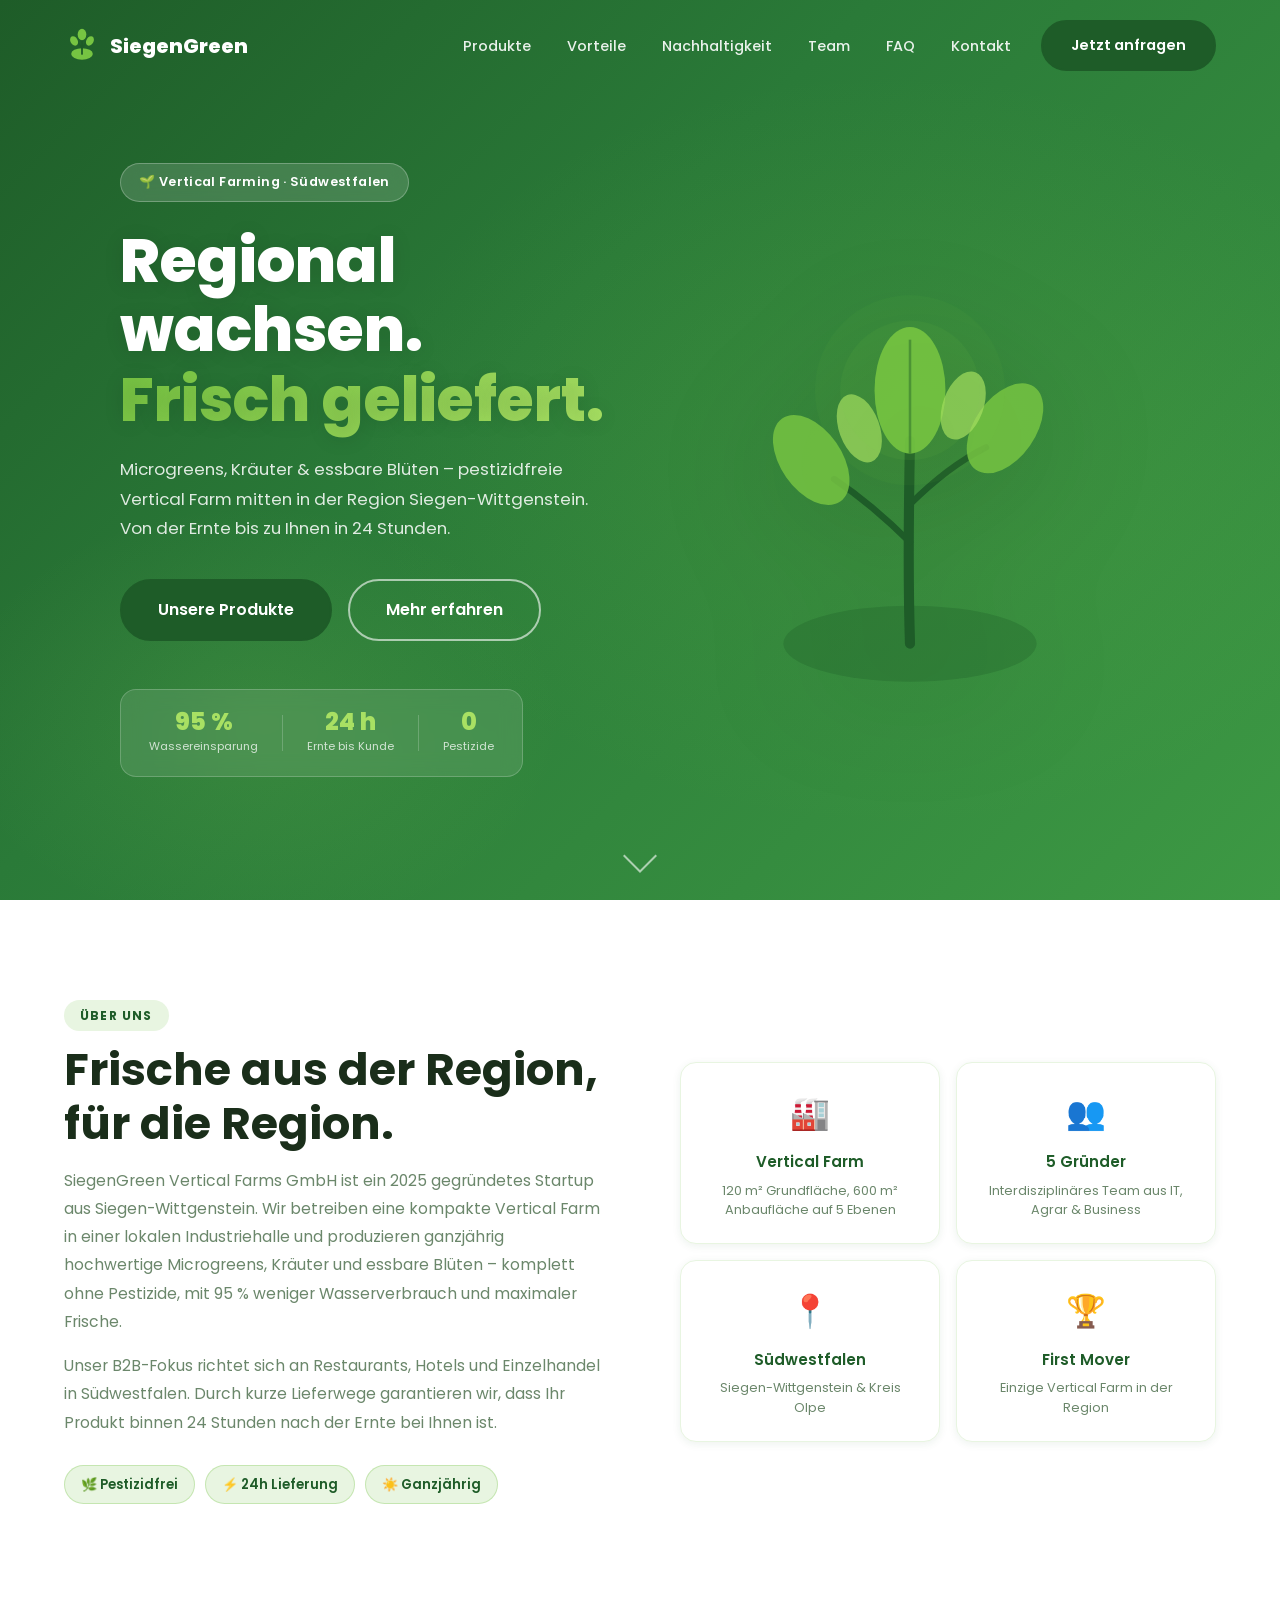
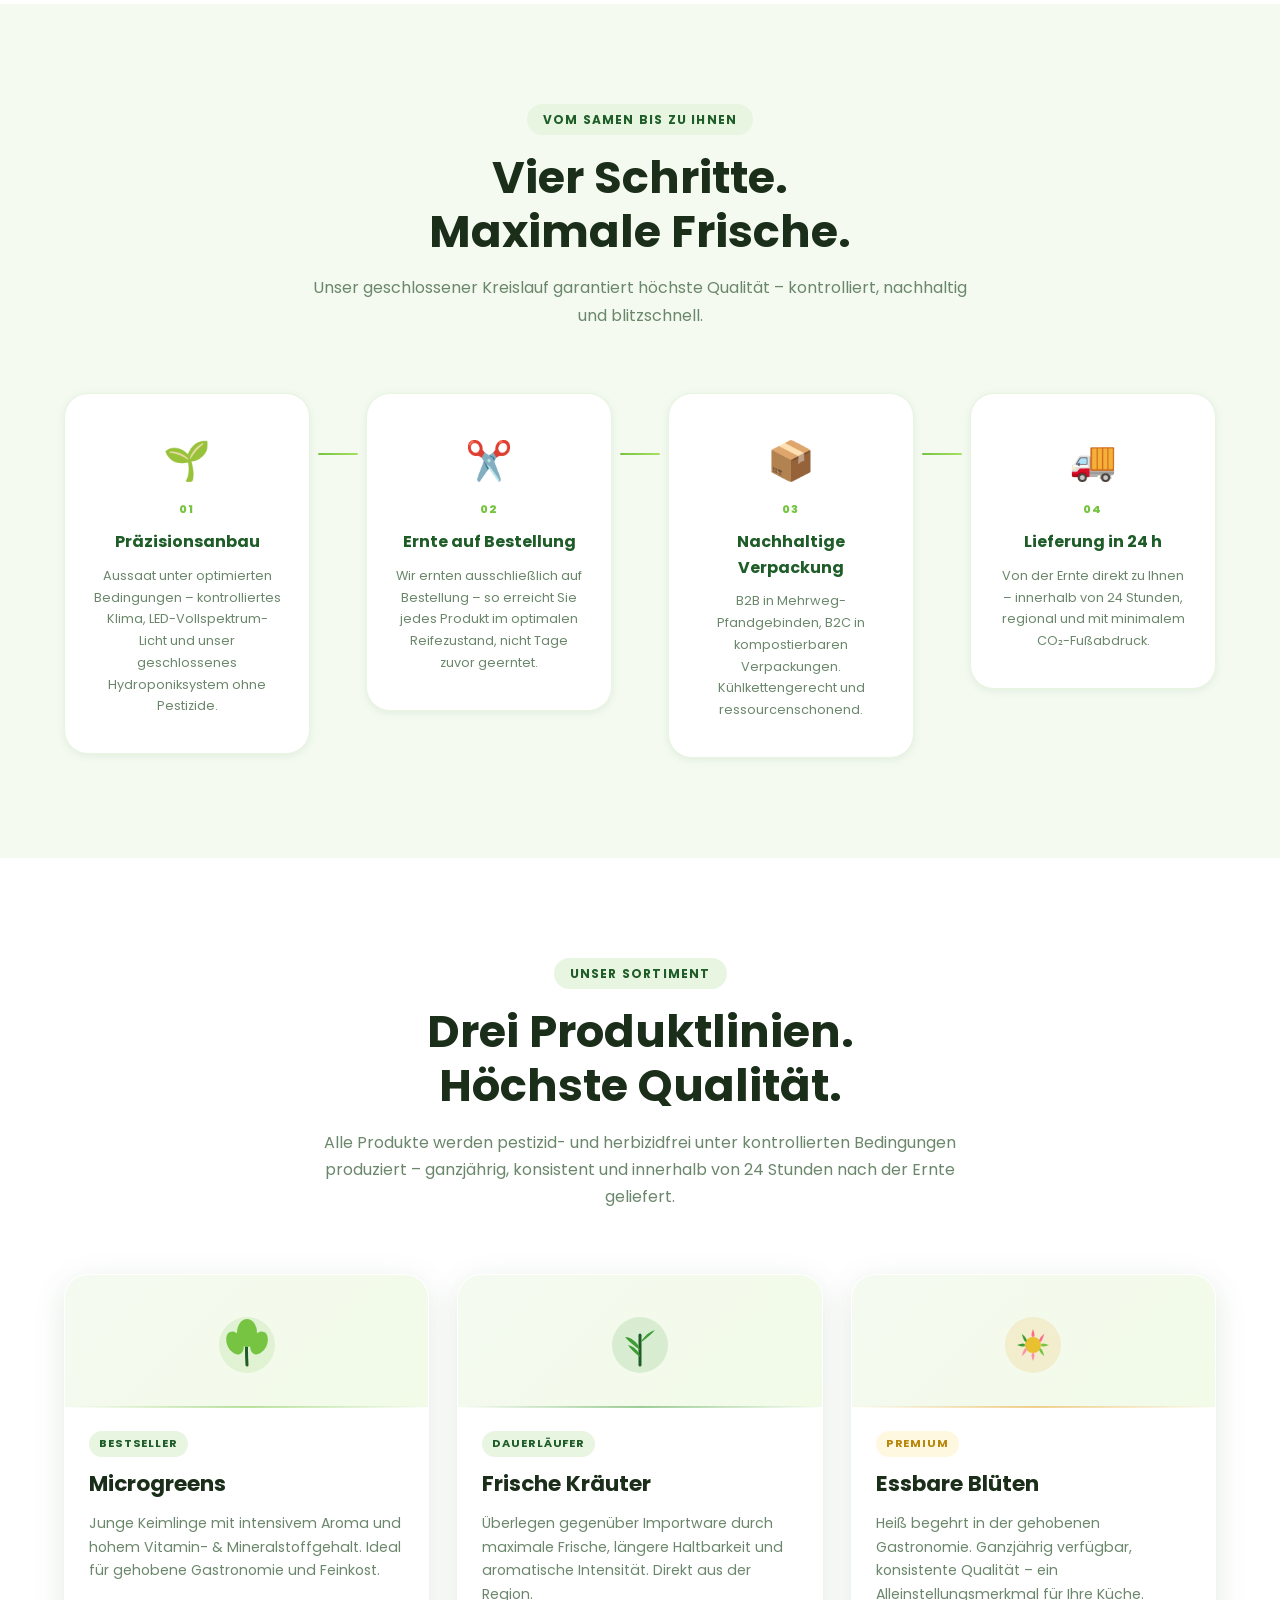
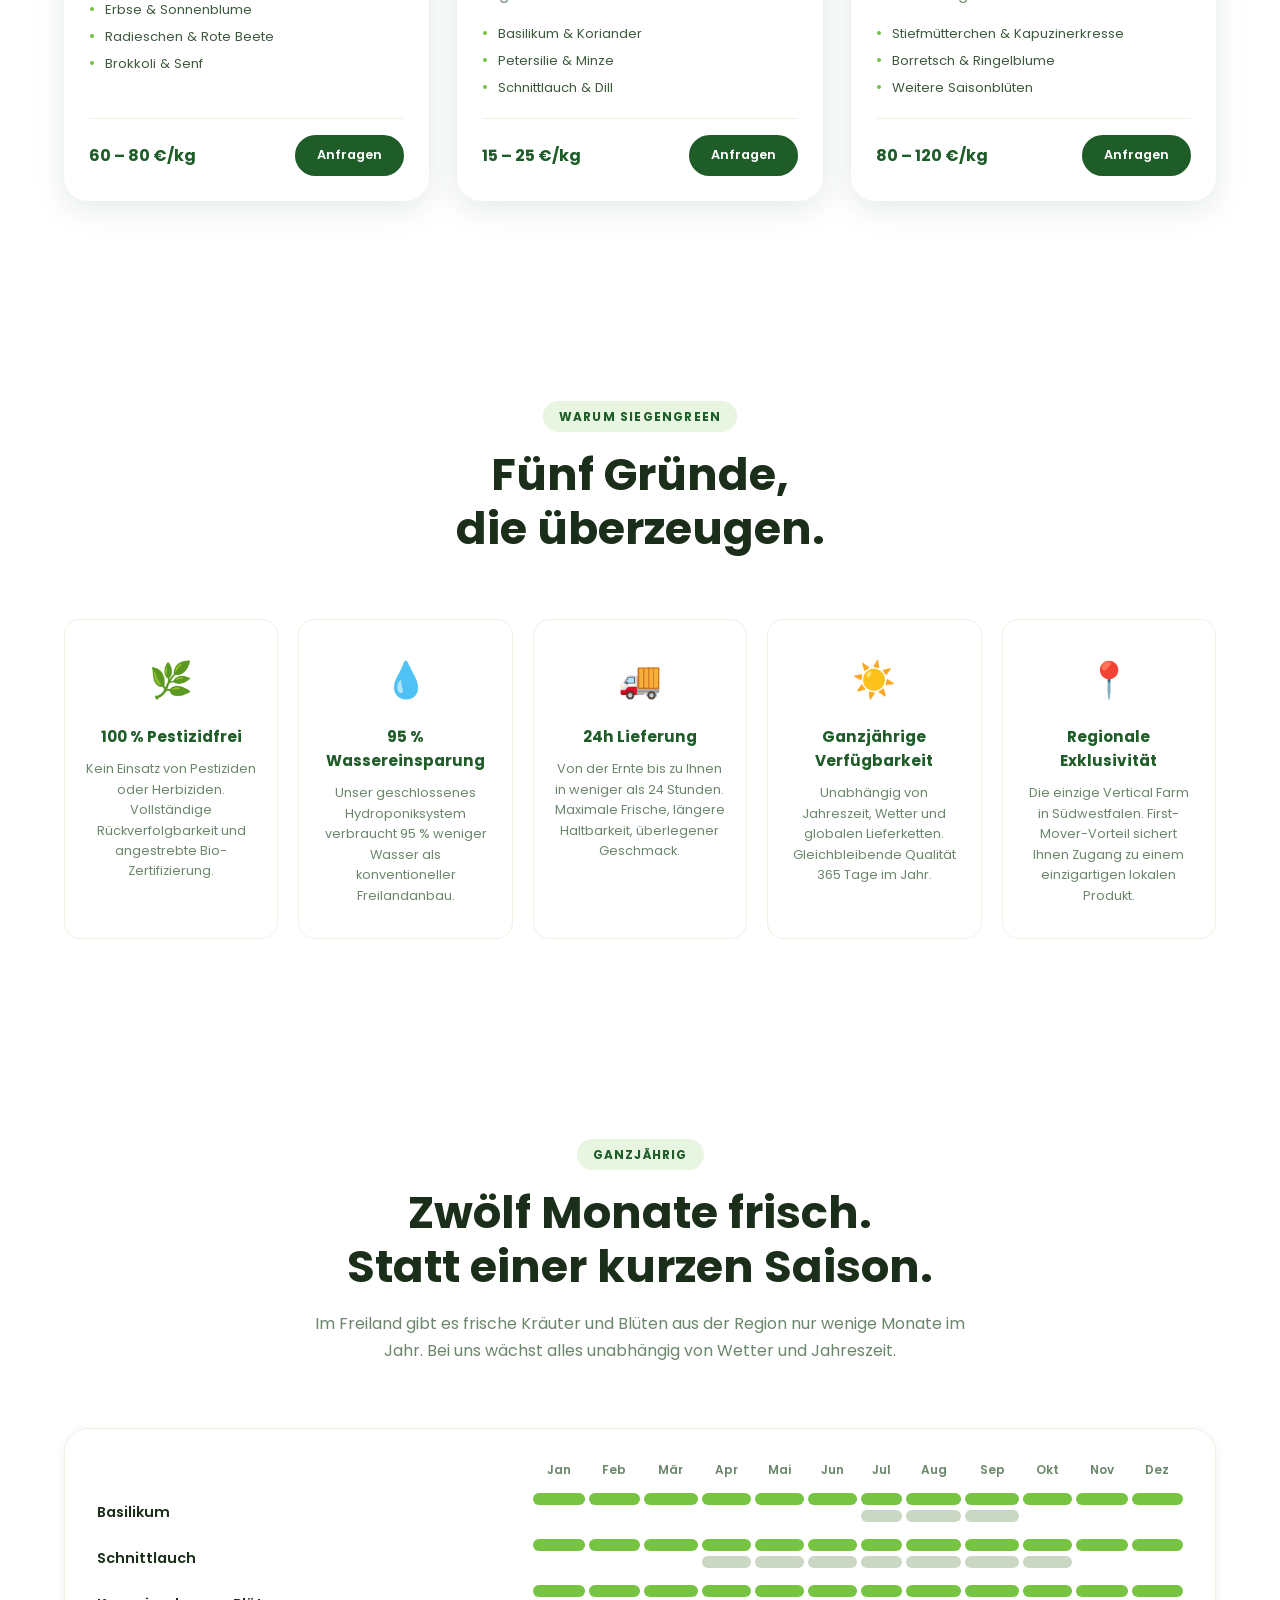
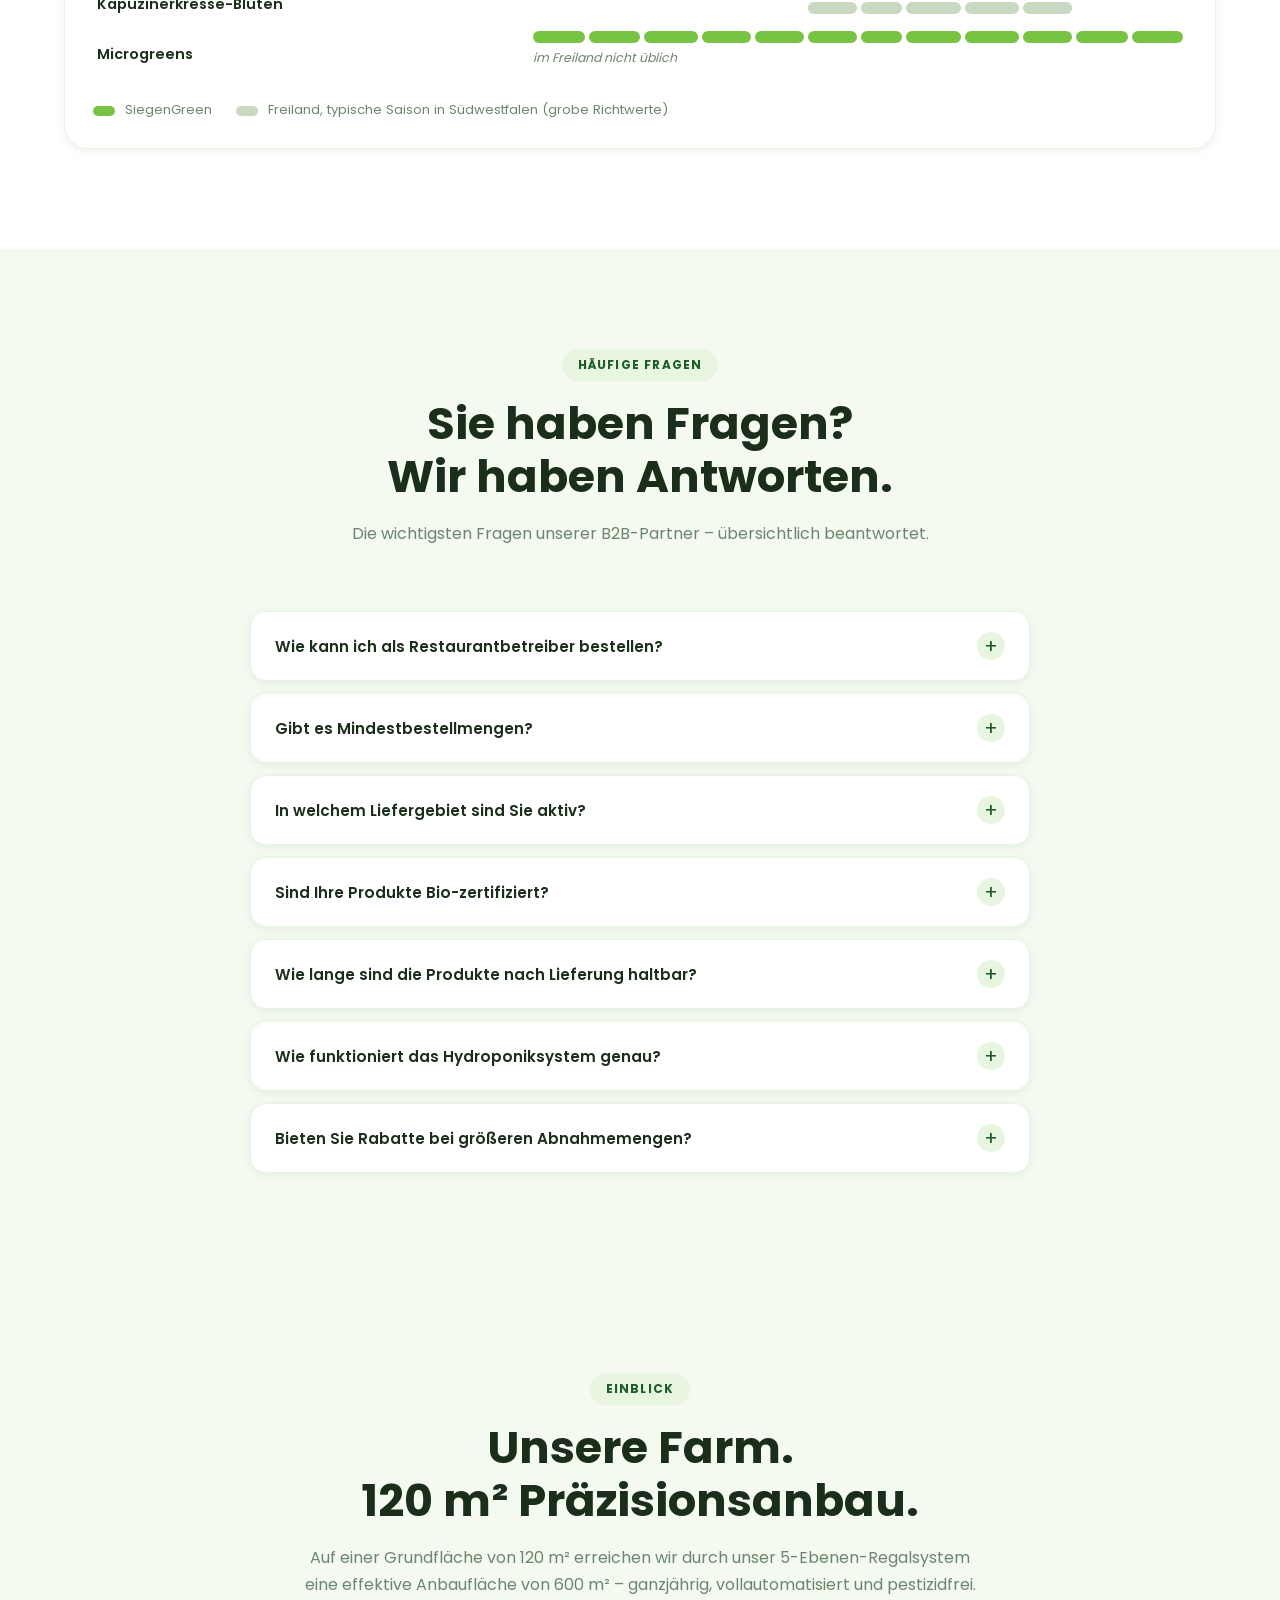
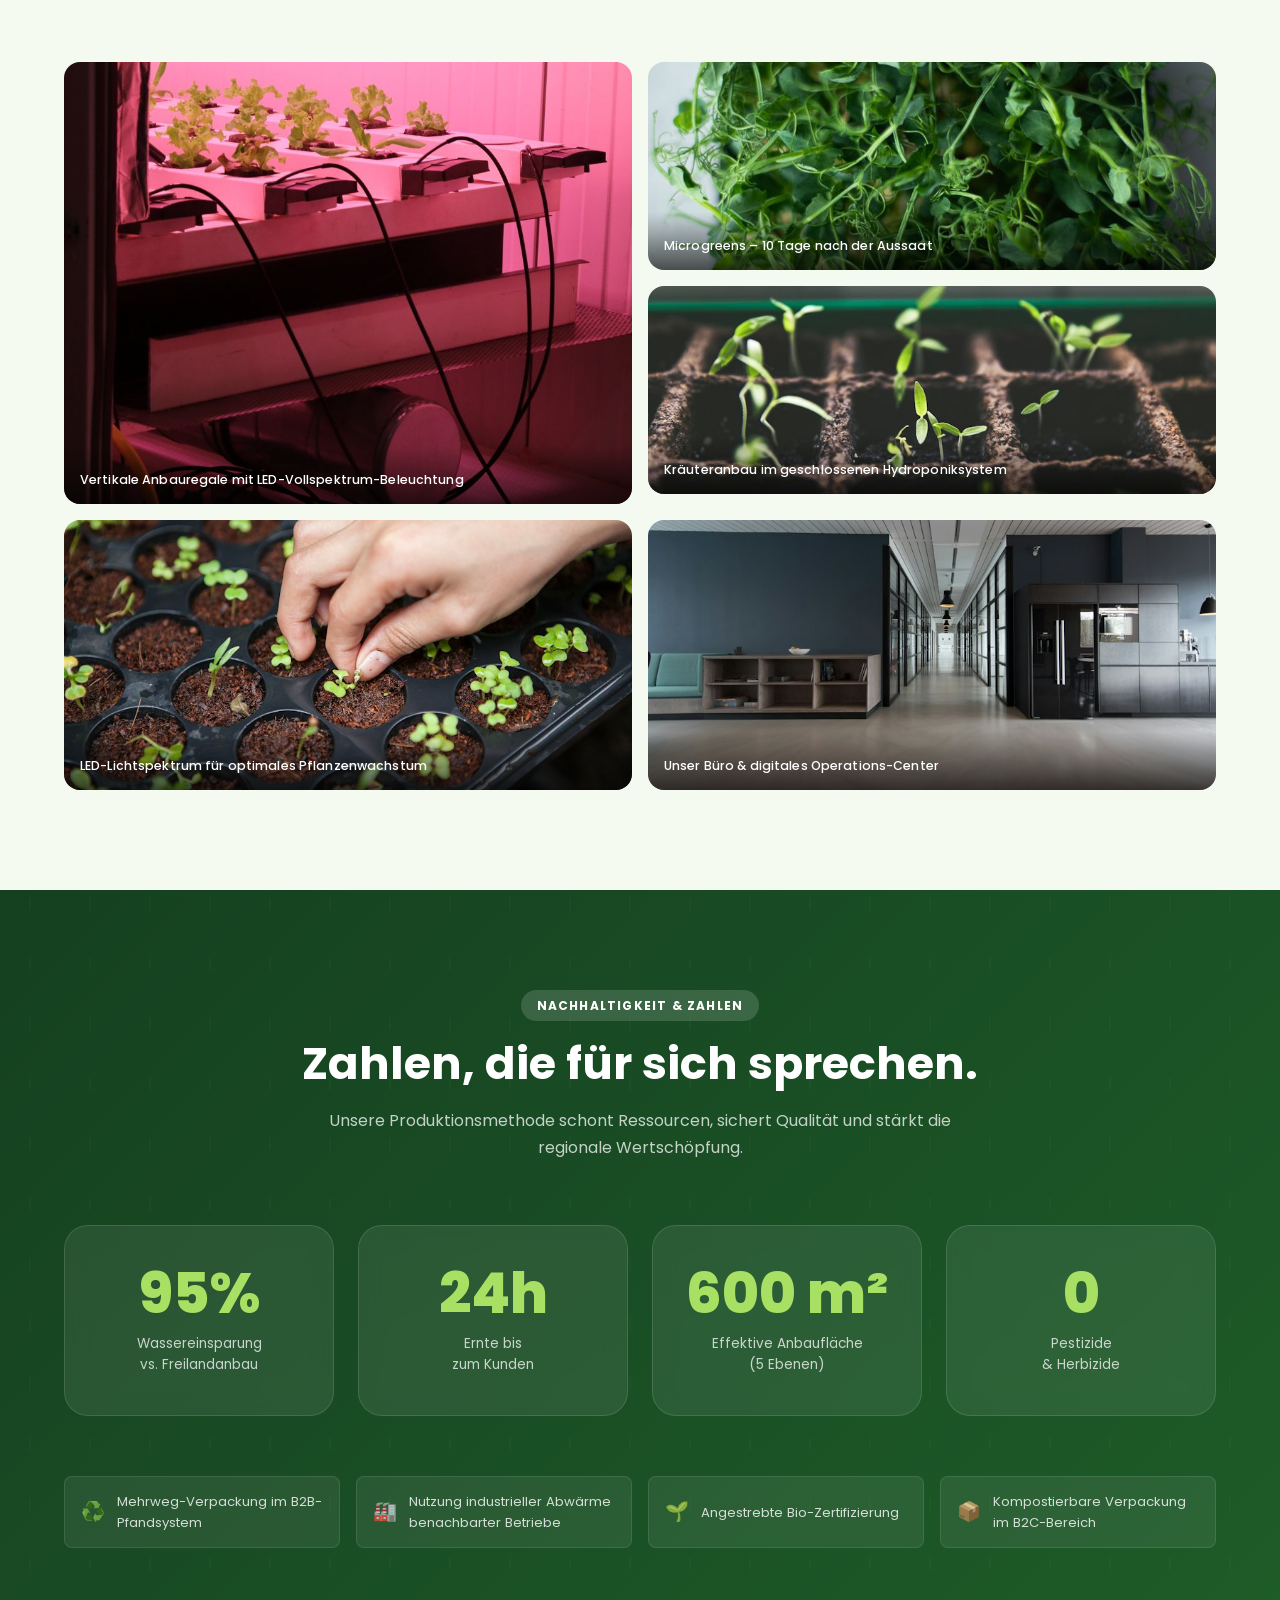
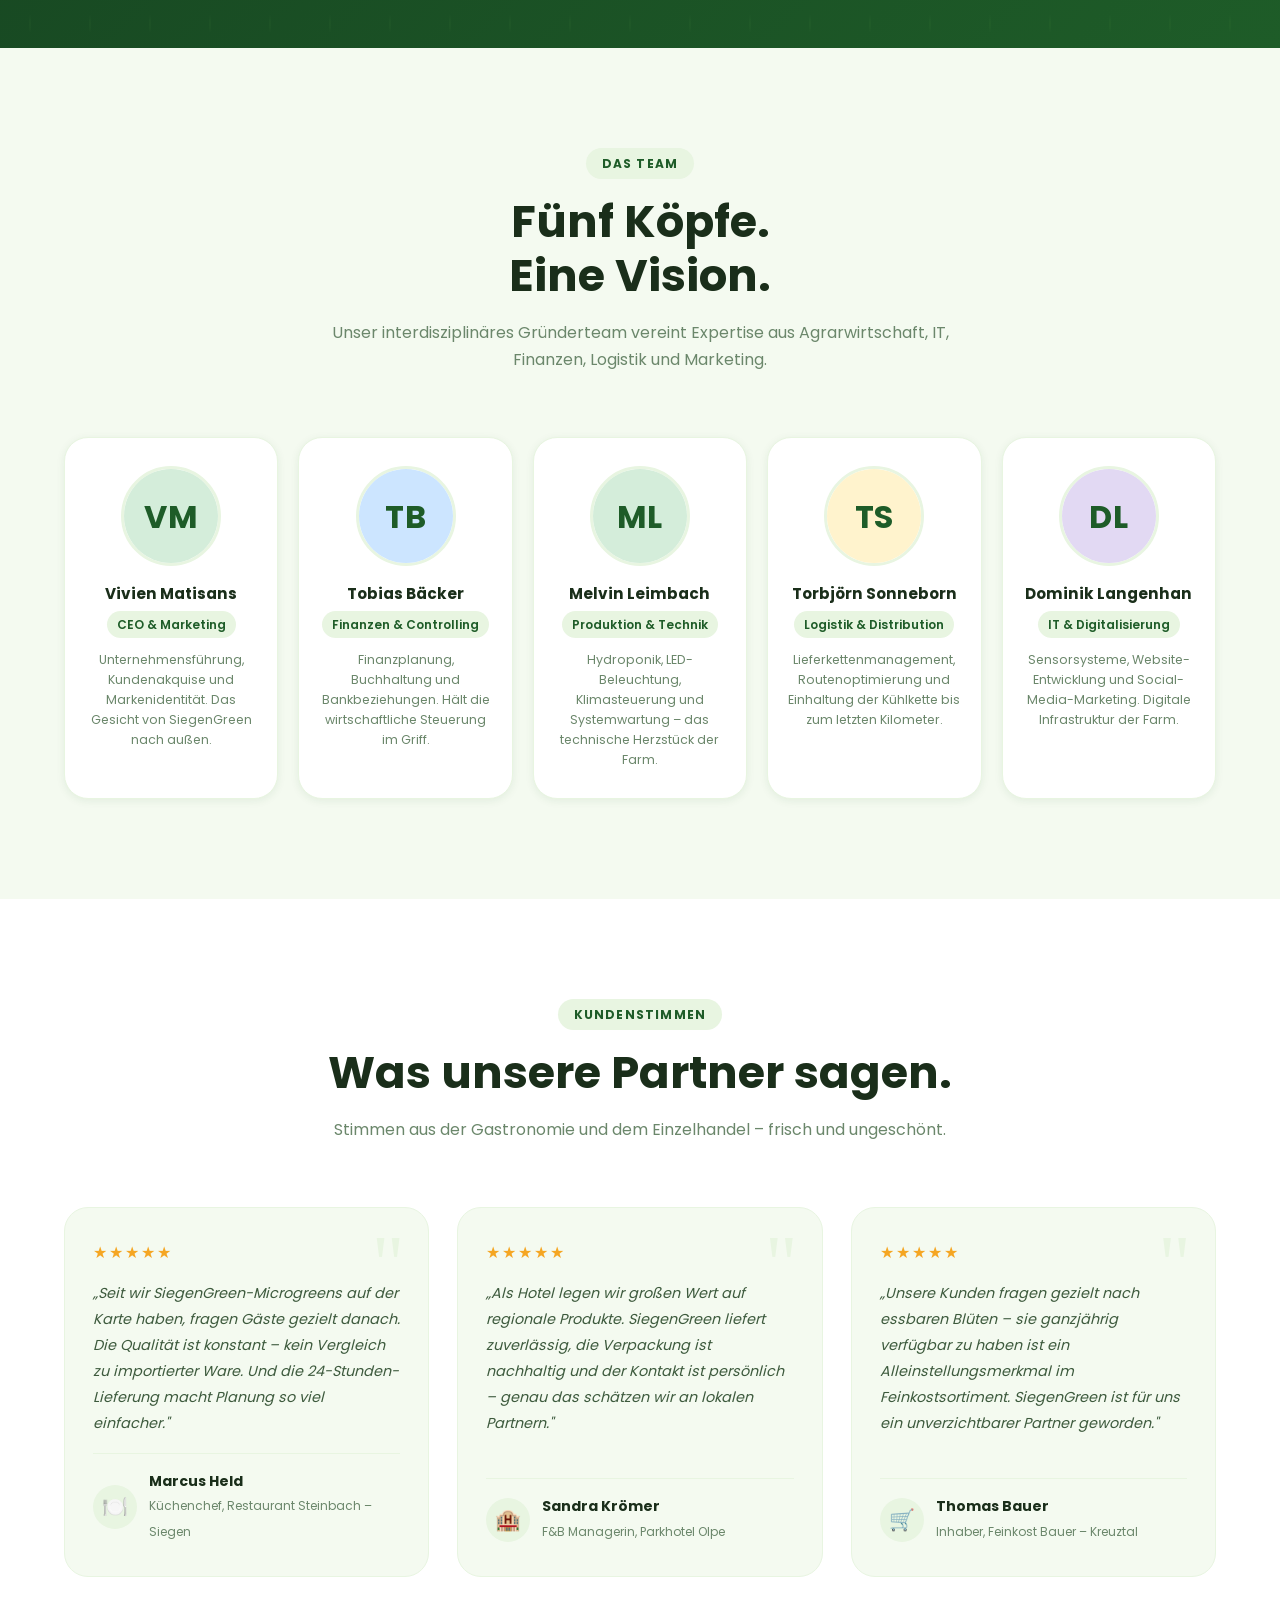
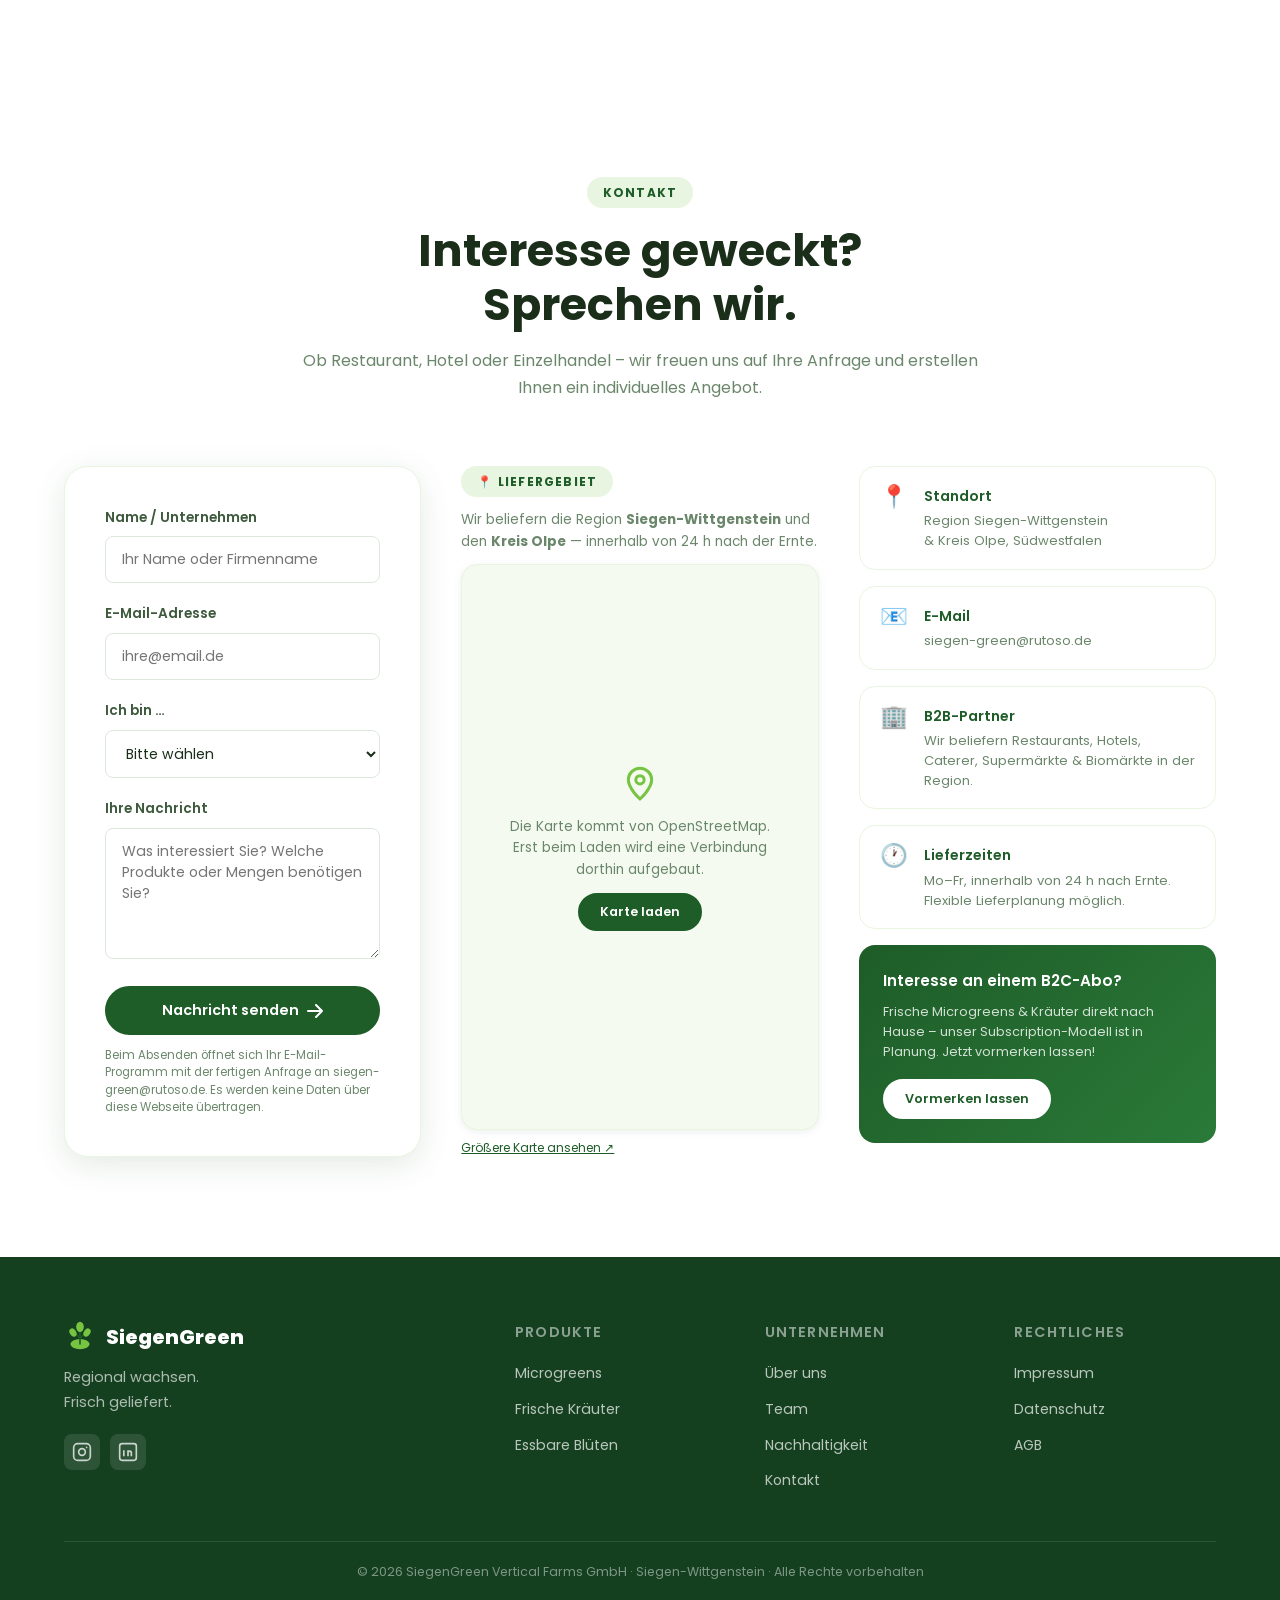
==== commit 761005f1: "Add files via upload" ====
--- a/index.html
+++ b/index.html
@@ -8,10 +8,11 @@
 
   <!-- Open Graph -->
   <meta property="og:type" content="website" />
-  <meta property="og:url" content="https://www.siegengreen.de/" />
+  <meta property="og:url" content="https://siegen-green.rutoso.de/" />
+  <link rel="canonical" href="https://siegen-green.rutoso.de/" />
   <meta property="og:title" content="SiegenGreen – Vertical Farm Microgreens & Kräuter aus Südwestfalen" />
   <meta property="og:description" content="Pestizidfreie Microgreens, Kräuter und essbare Blüten aus Siegen-Wittgenstein. 24h-Lieferung, 95 % Wassereinsparung – die einzige Vertical Farm in Südwestfalen." />
-  <meta property="og:image" content="https://images.pexels.com/photos/15954902/pexels-photo-15954902.jpeg?auto=compress&cs=tinysrgb&w=1200" />
+  <meta property="og:image" content="https://siegen-green.rutoso.de/img/farm-regale-1200.jpg" />
   <meta property="og:locale" content="de_DE" />
   <meta property="og:site_name" content="SiegenGreen Vertical Farms" />
 
@@ -19,7 +20,7 @@
   <meta name="twitter:card" content="summary_large_image" />
   <meta name="twitter:title" content="SiegenGreen – Vertical Farm Microgreens & Kräuter" />
   <meta name="twitter:description" content="Pestizidfreie Microgreens, Kräuter und essbare Blüten aus Siegen-Wittgenstein. 24h-Lieferung direkt vom Feld." />
-  <meta name="twitter:image" content="https://images.pexels.com/photos/15954902/pexels-photo-15954902.jpeg?auto=compress&cs=tinysrgb&w=1200" />
+  <meta name="twitter:image" content="https://siegen-green.rutoso.de/img/farm-regale-1200.jpg" />
 
   <!-- Schema.org JSON-LD -->
   <script type="application/ld+json">
@@ -28,8 +29,8 @@
     "@type": "LocalBusiness",
     "name": "SiegenGreen Vertical Farms GmbH",
     "description": "Pestizidfreie Microgreens, Kräuter und essbare Blüten aus einer Vertical Farm in Siegen-Wittgenstein. B2B-Lieferung innerhalb von 24 Stunden nach der Ernte.",
-    "url": "https://www.siegen-green.rutoso.de",
-    "email": "info@siegengreen.de",
+    "url": "https://siegen-green.rutoso.de/",
+    "email": "siegen-green@rutoso.de",
     "address": {
       "@type": "PostalAddress",
       "addressLocality": "Siegen",
@@ -44,7 +45,7 @@
       "@type": "OfferCatalog",
       "name": "Vertical Farm Produkte",
       "itemListElement": [
-        { "@type": "Offer", "itemOffered": { "@type": "Product", "name": "Microgreens", "description": "Junge Keimlinge mit intensivem Aroma – pestizidfreie, 24h-frisch." } },
+        { "@type": "Offer", "itemOffered": { "@type": "Product", "name": "Microgreens", "description": "Junge Keimlinge mit intensivem Aroma – pestizidfrei, 24h-frisch." } },
         { "@type": "Offer", "itemOffered": { "@type": "Product", "name": "Frische Kräuter", "description": "Basilikum, Koriander, Petersilie u. v. m. – ganzjährig verfügbar." } },
         { "@type": "Offer", "itemOffered": { "@type": "Product", "name": "Essbare Blüten", "description": "Stiefmütterchen, Kapuzinerkresse & Saisonblüten für die gehobene Gastronomie." } }
       ]
@@ -61,12 +62,14 @@
   }
   </script>
 
-  <link rel="preconnect" href="https://fonts.googleapis.com" />
-  <link rel="preconnect" href="https://fonts.gstatic.com" crossorigin />
-  <link href="https://fonts.googleapis.com/css2?family=Poppins:wght@400;500;600;700;800&display=swap" rel="stylesheet" />
+  <link rel="icon" href="favicon.svg" type="image/svg+xml" />
+  <link rel="stylesheet" href="css/fonts.css" />
   <link rel="stylesheet" href="css/style.css" />
+  <noscript><style>.fade-in-up{opacity:1!important;transform:none!important}</style></noscript>
 </head>
 <body>
+  <a class="skip-link" href="#inhalt">Zum Inhalt springen</a>
+
 
   <!-- ───────────────────────── NAVIGATION ───────────────────────── -->
   <nav class="navbar" id="navbar">
@@ -103,6 +106,7 @@
   </nav>
 
   <!-- ───────────────────────── HERO ───────────────────────── -->
+  <main id="inhalt">
   <section class="hero" id="home">
     <div class="hero-particles" id="heroParticles"></div>
     <div class="hero-content fade-in-up">
@@ -173,7 +177,7 @@
             <div class="about-card">
               <div class="about-card-icon">🏭</div>
               <h4>Vertical Farm</h4>
-              <p>120&nbsp;m² effektive Anbaufläche auf 5 Ebenen</p>
+              <p>120&nbsp;m² Grundfläche, 600&nbsp;m² Anbaufläche auf 5 Ebenen</p>
             </div>
             <div class="about-card">
               <div class="about-card-icon">👥</div>
@@ -242,7 +246,7 @@
       <div class="section-header fade-in-up">
         <span class="section-badge">Unser Sortiment</span>
         <h2 class="section-title">Drei Produktlinien.<br />Höchste Qualität.</h2>
-        <p class="section-subtitle">Alle Produkte werden pestizid- und herbizidfreie unter kontrollierten Bedingungen produziert – ganzjährig, konsistent und innerhalb von 24 Stunden nach der Ernte geliefert.</p>
+        <p class="section-subtitle">Alle Produkte werden pestizid- und herbizidfrei unter kontrollierten Bedingungen produziert – ganzjährig, konsistent und innerhalb von 24 Stunden nach der Ernte geliefert.</p>
       </div>
       <div class="products-grid">
 
@@ -267,7 +271,7 @@
             </ul>
             <div class="product-footer">
               <span class="product-price">60 – 80 €/kg</span>
-              <a href="#kontakt" class="btn btn-sm btn-primary">Anfragen</a>
+              <a href="#kontakt" class="btn btn-sm btn-primary" data-produkt="Microgreens">Anfragen</a>
             </div>
           </div>
         </div>
@@ -293,7 +297,7 @@
             </ul>
             <div class="product-footer">
               <span class="product-price">15 – 25 €/kg</span>
-              <a href="#kontakt" class="btn btn-sm btn-primary">Anfragen</a>
+              <a href="#kontakt" class="btn btn-sm btn-primary" data-produkt="Frische Kräuter">Anfragen</a>
             </div>
           </div>
         </div>
@@ -324,7 +328,7 @@
             </ul>
             <div class="product-footer">
               <span class="product-price">80 – 120 €/kg</span>
-              <a href="#kontakt" class="btn btn-sm btn-primary">Anfragen</a>
+              <a href="#kontakt" class="btn btn-sm btn-primary" data-produkt="Essbare Blüten">Anfragen</a>
             </div>
           </div>
         </div>
@@ -371,6 +375,41 @@
   </section>
 
   <!-- ───────────────────────── FAQ ───────────────────────── -->
+  <!-- ───────────────────────── SAISON ───────────────────────── -->
+  <section class="season section" id="saison">
+    <div class="container">
+      <div class="section-header fade-in-up">
+        <span class="section-badge">Ganzjährig</span>
+        <h2 class="section-title">Zwölf Monate frisch.<br />Statt einer kurzen Saison.</h2>
+        <p class="section-subtitle">Im Freiland gibt es frische Kräuter und Blüten aus der Region nur wenige Monate im Jahr. Bei uns wächst alles unabhängig von Wetter und Jahreszeit.</p>
+      </div>
+      <div class="season-card fade-in-up delay-100">
+        <div class="season-scroll">
+          <table class="season-table">
+            <caption class="sr-only">Verfügbarkeit nach Monaten: SiegenGreen im Vergleich zur typischen Freiland-Saison in Südwestfalen</caption>
+            <thead>
+              <tr><th scope="col"><span class="sr-only">Produkt</span></th><th scope="col">Jan</th><th scope="col">Feb</th><th scope="col">Mär</th><th scope="col">Apr</th><th scope="col">Mai</th><th scope="col">Jun</th><th scope="col">Jul</th><th scope="col">Aug</th><th scope="col">Sep</th><th scope="col">Okt</th><th scope="col">Nov</th><th scope="col">Dez</th></tr>
+            </thead>
+            <tbody>
+              <tr class="season-sg"><th scope="row" rowspan="2">Basilikum</th><td><i class="bar bar-sg" title="verfügbar"></i></td><td><i class="bar bar-sg" title="verfügbar"></i></td><td><i class="bar bar-sg" title="verfügbar"></i></td><td><i class="bar bar-sg" title="verfügbar"></i></td><td><i class="bar bar-sg" title="verfügbar"></i></td><td><i class="bar bar-sg" title="verfügbar"></i></td><td><i class="bar bar-sg" title="verfügbar"></i></td><td><i class="bar bar-sg" title="verfügbar"></i></td><td><i class="bar bar-sg" title="verfügbar"></i></td><td><i class="bar bar-sg" title="verfügbar"></i></td><td><i class="bar bar-sg" title="verfügbar"></i></td><td><i class="bar bar-sg" title="verfügbar"></i></td></tr>
+              <tr class="season-fl"><td></td><td></td><td></td><td></td><td></td><td></td><td><i class="bar bar-fl" title="Freiland-Saison"></i></td><td><i class="bar bar-fl" title="Freiland-Saison"></i></td><td><i class="bar bar-fl" title="Freiland-Saison"></i></td><td></td><td></td><td></td></tr>
+              <tr class="season-sg"><th scope="row" rowspan="2">Schnittlauch</th><td><i class="bar bar-sg" title="verfügbar"></i></td><td><i class="bar bar-sg" title="verfügbar"></i></td><td><i class="bar bar-sg" title="verfügbar"></i></td><td><i class="bar bar-sg" title="verfügbar"></i></td><td><i class="bar bar-sg" title="verfügbar"></i></td><td><i class="bar bar-sg" title="verfügbar"></i></td><td><i class="bar bar-sg" title="verfügbar"></i></td><td><i class="bar bar-sg" title="verfügbar"></i></td><td><i class="bar bar-sg" title="verfügbar"></i></td><td><i class="bar bar-sg" title="verfügbar"></i></td><td><i class="bar bar-sg" title="verfügbar"></i></td><td><i class="bar bar-sg" title="verfügbar"></i></td></tr>
+              <tr class="season-fl"><td></td><td></td><td></td><td><i class="bar bar-fl" title="Freiland-Saison"></i></td><td><i class="bar bar-fl" title="Freiland-Saison"></i></td><td><i class="bar bar-fl" title="Freiland-Saison"></i></td><td><i class="bar bar-fl" title="Freiland-Saison"></i></td><td><i class="bar bar-fl" title="Freiland-Saison"></i></td><td><i class="bar bar-fl" title="Freiland-Saison"></i></td><td><i class="bar bar-fl" title="Freiland-Saison"></i></td><td></td><td></td></tr>
+              <tr class="season-sg"><th scope="row" rowspan="2">Kapuzinerkresse-Blüten</th><td><i class="bar bar-sg" title="verfügbar"></i></td><td><i class="bar bar-sg" title="verfügbar"></i></td><td><i class="bar bar-sg" title="verfügbar"></i></td><td><i class="bar bar-sg" title="verfügbar"></i></td><td><i class="bar bar-sg" title="verfügbar"></i></td><td><i class="bar bar-sg" title="verfügbar"></i></td><td><i class="bar bar-sg" title="verfügbar"></i></td><td><i class="bar bar-sg" title="verfügbar"></i></td><td><i class="bar bar-sg" title="verfügbar"></i></td><td><i class="bar bar-sg" title="verfügbar"></i></td><td><i class="bar bar-sg" title="verfügbar"></i></td><td><i class="bar bar-sg" title="verfügbar"></i></td></tr>
+              <tr class="season-fl"><td></td><td></td><td></td><td></td><td></td><td><i class="bar bar-fl" title="Freiland-Saison"></i></td><td><i class="bar bar-fl" title="Freiland-Saison"></i></td><td><i class="bar bar-fl" title="Freiland-Saison"></i></td><td><i class="bar bar-fl" title="Freiland-Saison"></i></td><td><i class="bar bar-fl" title="Freiland-Saison"></i></td><td></td><td></td></tr>
+              <tr class="season-sg"><th scope="row" rowspan="2">Microgreens</th><td><i class="bar bar-sg" title="verfügbar"></i></td><td><i class="bar bar-sg" title="verfügbar"></i></td><td><i class="bar bar-sg" title="verfügbar"></i></td><td><i class="bar bar-sg" title="verfügbar"></i></td><td><i class="bar bar-sg" title="verfügbar"></i></td><td><i class="bar bar-sg" title="verfügbar"></i></td><td><i class="bar bar-sg" title="verfügbar"></i></td><td><i class="bar bar-sg" title="verfügbar"></i></td><td><i class="bar bar-sg" title="verfügbar"></i></td><td><i class="bar bar-sg" title="verfügbar"></i></td><td><i class="bar bar-sg" title="verfügbar"></i></td><td><i class="bar bar-sg" title="verfügbar"></i></td></tr>
+              <tr class="season-fl"><td colspan="12" class="season-none">im Freiland nicht üblich</td></tr>
+            </tbody>
+          </table>
+        </div>
+        <div class="season-legend">
+          <span><i class="dot dot-sg"></i> SiegenGreen</span>
+          <span><i class="dot dot-fl"></i> Freiland, typische Saison in Südwestfalen (grobe Richtwerte)</span>
+        </div>
+      </div>
+    </div>
+  </section>
+
   <section class="faq section bg-light" id="faq">
     <div class="container">
       <div class="section-header fade-in-up">
@@ -386,7 +425,7 @@
             <span class="faq-icon">+</span>
           </button>
           <div class="faq-answer">
-            <p>Nutzen Sie einfach unser Kontaktformular oder schreiben Sie uns direkt an <strong>info@siegengreen.de</strong>. Wir erstellen Ihnen ein individuelles Angebot und besprechen Liefermengen, Rhythmus und Produktauswahl persönlich.</p>
+            <p>Nutzen Sie einfach unser Kontaktformular oder schreiben Sie uns direkt an <strong>siegen-green@rutoso.de</strong>. Wir erstellen Ihnen ein individuelles Angebot und besprechen Liefermengen, Rhythmus und Produktauswahl persönlich.</p>
           </div>
         </div>
 
@@ -460,31 +499,31 @@
       <div class="section-header fade-in-up">
         <span class="section-badge">Einblick</span>
         <h2 class="section-title">Unsere Farm.<br />120 m² Präzisionsanbau.</h2>
-        <p class="section-subtitle">Auf einer Grundfläche von 120 m² erreichen wir durch unser 5-Ebenen-Regalsystem eine effektive Anbaufläche von 600 m² – ganzjährig, vollautomatisiert und pestizidfreie.</p>
+        <p class="section-subtitle">Auf einer Grundfläche von 120 m² erreichen wir durch unser 5-Ebenen-Regalsystem eine effektive Anbaufläche von 600 m² – ganzjährig, vollautomatisiert und pestizidfrei.</p>
       </div>
       <div class="gallery-grid fade-in-up">
         <div class="gallery-img-wrap gallery-main">
-          <img src="https://images.pexels.com/photos/15954902/pexels-photo-15954902.jpeg?auto=compress&cs=tinysrgb&w=900&h=700&fit=crop" alt="Vertikale Anbauregale mit LED-Beleuchtung" loading="lazy" />
+          <img src="img/farm-regale.jpg" alt="Vertikale Anbauregale mit LED-Beleuchtung" loading="lazy" />
           <div class="gallery-caption">Vertikale Anbauregale mit LED-Vollspektrum-Beleuchtung</div>
         </div>
         <div class="gallery-side">
           <div class="gallery-img-wrap">
-            <img src="https://images.pexels.com/photos/3296644/pexels-photo-3296644.jpeg?auto=compress&cs=tinysrgb&w=800&h=380&fit=crop" alt="Frische Microgreens kurz vor der Ernte" loading="lazy" />
+            <img src="img/microgreens.jpg" alt="Frische Microgreens kurz vor der Ernte" loading="lazy" />
             <div class="gallery-caption">Microgreens – 10 Tage nach der Aussaat</div>
           </div>
           <div class="gallery-img-wrap">
-            <img src="https://images.unsplash.com/photo-1466692476868-aef1dfb1e735?auto=format&fit=crop&w=800&h=380&q=80" alt="Frische Kräuter im Hydroponiksystem" loading="lazy" />
+            <img src="img/kraeuter.jpg" alt="Frische Kräuter im Hydroponiksystem" loading="lazy" />
             <div class="gallery-caption">Kräuteranbau im geschlossenen Hydroponiksystem</div>
           </div>
         </div>
       </div>
       <div class="gallery-row-2 fade-in-up delay-200">
         <div class="gallery-img-wrap">
-          <img src="https://images.unsplash.com/photo-1530836369250-ef72a3f5cda8?auto=format&fit=crop&w=800&h=460&q=80" alt="Pflanzen unter LED-Wachstumslicht" loading="lazy" />
+          <img src="img/led-licht.jpg" alt="Pflanzen unter LED-Wachstumslicht" loading="lazy" />
           <div class="gallery-caption">LED-Lichtspektrum für optimales Pflanzenwachstum</div>
         </div>
         <div class="gallery-img-wrap">
-          <img src="https://images.unsplash.com/photo-1497366216548-37526070297c?auto=format&fit=crop&w=800&h=460&q=80" alt="Modernes Büro und Operations-Center" loading="lazy" />
+          <img src="img/buero.jpg" alt="Modernes Büro und Operations-Center" loading="lazy" />
           <div class="gallery-caption">Unser Büro &amp; digitales Operations-Center</div>
         </div>
       </div>
@@ -550,7 +589,7 @@
 
         <div class="team-card fade-in-up delay-100">
           <div class="team-avatar">
-            <img src="https://api.dicebear.com/7.x/personas/svg?seed=VivienMatisans&backgroundColor=d4edda" alt="Vivien Matisans" />
+            <span class="team-initials" style="background:#d4edda" aria-hidden="true">VM</span>
           </div>
           <h3 class="team-name">Vivien Matisans</h3>
           <span class="team-role">CEO &amp; Marketing</span>
@@ -559,7 +598,7 @@
 
         <div class="team-card fade-in-up delay-150">
           <div class="team-avatar">
-            <img src="https://api.dicebear.com/7.x/personas/svg?seed=TobiasBaecker&backgroundColor=cce5ff" alt="Tobias Bäcker" />
+            <span class="team-initials" style="background:#cce5ff" aria-hidden="true">TB</span>
           </div>
           <h3 class="team-name">Tobias Bäcker</h3>
           <span class="team-role">Finanzen &amp; Controlling</span>
@@ -568,7 +607,7 @@
 
         <div class="team-card fade-in-up delay-200">
           <div class="team-avatar">
-            <img src="https://api.dicebear.com/7.x/personas/svg?seed=MelvinLeimbach&backgroundColor=d4edda" alt="Melvin Leimbach" />
+            <span class="team-initials" style="background:#d4edda" aria-hidden="true">ML</span>
           </div>
           <h3 class="team-name">Melvin Leimbach</h3>
           <span class="team-role">Produktion &amp; Technik</span>
@@ -577,7 +616,7 @@
 
         <div class="team-card fade-in-up delay-250">
           <div class="team-avatar">
-            <img src="https://api.dicebear.com/7.x/personas/svg?seed=TorbjornSonneborn&backgroundColor=fff3cd" alt="Torbjörn Sonneborn" />
+            <span class="team-initials" style="background:#fff3cd" aria-hidden="true">TS</span>
           </div>
           <h3 class="team-name">Torbjörn Sonneborn</h3>
           <span class="team-role">Logistik &amp; Distribution</span>
@@ -586,7 +625,7 @@
 
         <div class="team-card fade-in-up delay-300">
           <div class="team-avatar">
-            <img src="https://api.dicebear.com/7.x/personas/svg?seed=DominikLangenhan&backgroundColor=e2d9f3" alt="Dominik Langenhan" />
+            <span class="team-initials" style="background:#e2d9f3" aria-hidden="true">DL</span>
           </div>
           <h3 class="team-name">Dominik Langenhan</h3>
           <span class="team-role">IT &amp; Digitalisierung</span>
@@ -638,7 +677,7 @@
         <div class="testimonial-card fade-in-up delay-300">
           <div class="testimonial-stars">★★★★★</div>
           <blockquote class="testimonial-quote">
-            „Unsere Kunden fragen explizit nach essbare Blüten – ganzjährig verfügbar zu haben ist ein Alleinstellungsmerkmal im Feinkostsortiment. SiegenGreen ist für uns ein unverzichtbarer Partner geworden."
+            „Unsere Kunden fragen gezielt nach essbaren Blüten – sie ganzjährig verfügbar zu haben ist ein Alleinstellungsmerkmal im Feinkostsortiment. SiegenGreen ist für uns ein unverzichtbarer Partner geworden."
           </blockquote>
           <div class="testimonial-author">
             <div class="testimonial-avatar">🛒</div>
@@ -689,7 +728,7 @@
             <span>Nachricht senden</span>
             <svg width="16" height="16" viewBox="0 0 16 16" fill="none"><path d="M1 8h14M9 2l6 6-6 6" stroke="currentColor" stroke-width="2" stroke-linecap="round" stroke-linejoin="round"/></svg>
           </button>
-          <p class="form-note">* Ihre Daten werden ausschließlich zur Bearbeitung Ihrer Anfrage verwendet und nicht an Dritte weitergegeben.</p>
+          <p class="form-note">Beim Absenden öffnet sich Ihr E-Mail-Programm mit der fertigen Anfrage an siegen-green@rutoso.de. Es werden keine Daten über diese Webseite übertragen.</p>
         </form>
 
         <div class="contact-map fade-in-up delay-150">
@@ -697,13 +736,12 @@
             <span class="section-badge" style="margin-bottom:12px;">📍 Liefergebiet</span>
             <p style="font-size:0.85rem; color:var(--text-muted); margin-bottom:12px;">Wir beliefern die Region <strong>Siegen-Wittgenstein</strong> und den <strong>Kreis Olpe</strong> — innerhalb von 24 h nach der Ernte.</p>
           </div>
-          <div class="map-wrapper">
-            <iframe
-              title="Liefergebiet SiegenGreen – Siegen-Wittgenstein & Kreis Olpe"
-              src="https://www.openstreetmap.org/export/embed.html?bbox=7.6%2C50.7%2C8.4%2C51.1&layer=mapnik&marker=50.8748%2C8.0243"
-              loading="lazy"
-              referrerpolicy="no-referrer"
-            ></iframe>
+          <div class="map-wrapper map-consent" id="mapWrap" data-src="https://www.openstreetmap.org/export/embed.html?bbox=7.6%2C50.7%2C8.4%2C51.1&amp;layer=mapnik&amp;marker=50.8748%2C8.0243">
+            <div class="map-placeholder">
+              <svg width="40" height="40" viewBox="0 0 24 24" fill="none" aria-hidden="true"><path d="M12 21s-7-6.2-7-11.5A7 7 0 0 1 19 9.5C19 14.8 12 21 12 21z" stroke="currentColor" stroke-width="1.8"/><circle cx="12" cy="9.5" r="2.5" stroke="currentColor" stroke-width="1.8"/></svg>
+              <p>Die Karte kommt von OpenStreetMap. Erst beim Laden wird eine Verbindung dorthin aufgebaut.</p>
+              <button type="button" class="btn btn-primary btn-sm" id="mapLoad">Karte laden</button>
+            </div>
           </div>
           <a class="map-link" href="https://www.openstreetmap.org/#map=11/50.8748/8.0243" target="_blank" rel="noopener noreferrer">
             Größere Karte ansehen ↗
@@ -722,7 +760,7 @@
             <div class="contact-info-icon">📧</div>
             <div>
               <h4>E-Mail</h4>
-              <p>siegen-green@rutoso.de</p>
+              <p><a href="mailto:siegen-green@rutoso.de">siegen-green@rutoso.de</a></p>
             </div>
           </div>
           <div class="contact-info-card">
@@ -748,6 +786,8 @@
       </div>
     </div>
   </section>
+
+</main>
 
   <!-- ───────────────────────── FOOTER ───────────────────────── -->
   <footer class="footer">
@@ -808,23 +848,6 @@
     </div>
   </footer>
 
-  <!-- ───────────────────────── COOKIE BANNER ───────────────────────── -->
-  <div class="cookie-banner" id="cookieBanner" role="dialog" aria-label="Cookie-Einstellungen">
-    <div class="cookie-banner-inner">
-      <div class="cookie-text">
-        <span class="cookie-icon">🍪</span>
-        <div>
-          <strong>Wir verwenden Cookies</strong>
-          <p>Diese Website verwendet technisch notwendige Cookies, um den Betrieb sicherzustellen. Weitere Informationen finden Sie in unserer <a href="datenschutz.html">Datenschutzerklärung</a>.</p>
-        </div>
-      </div>
-      <div class="cookie-actions">
-        <button class="btn btn-outline-dark btn-sm" id="cookieDecline">Nur notwendige</button>
-        <button class="btn btn-primary btn-sm" id="cookieAccept">Alle akzeptieren</button>
-      </div>
-    </div>
-  </div>
-
   <!-- Back to Top -->
   <button class="back-to-top" id="backToTop" aria-label="Nach oben scrollen">
     <svg width="20" height="20" viewBox="0 0 20 20" fill="none"><path d="M10 15V5M5 10l5-5 5 5" stroke="currentColor" stroke-width="2" stroke-linecap="round" stroke-linejoin="round"/></svg>
@@ -833,7 +856,7 @@
   <!-- Form Success Toast -->
   <div class="toast" id="toast">
     <span class="toast-icon">✅</span>
-    <span>Nachricht erfolgreich gesendet! Wir melden uns bald.</span>
+    <span id="toastText">Ihr E-Mail-Programm wurde geöffnet – bitte dort auf „Senden“ tippen.</span>
   </div>
 
   <script src="js/main.js"></script>
--- a/css/fonts.css
+++ b/css/fonts.css
@@ -0,0 +1,7 @@
+/* Poppins lokal eingebunden (SIL Open Font License, siehe fonts/OFL-Poppins.txt) –
+   keine Verbindung zu Google Fonts nötig. */
+@font-face{font-family:'Poppins';font-style:normal;font-weight:400;font-display:swap;src:url(../fonts/poppins-latin-400-normal.woff2) format('woff2')}
+@font-face{font-family:'Poppins';font-style:normal;font-weight:500;font-display:swap;src:url(../fonts/poppins-latin-500-normal.woff2) format('woff2')}
+@font-face{font-family:'Poppins';font-style:normal;font-weight:600;font-display:swap;src:url(../fonts/poppins-latin-600-normal.woff2) format('woff2')}
+@font-face{font-family:'Poppins';font-style:normal;font-weight:700;font-display:swap;src:url(../fonts/poppins-latin-700-normal.woff2) format('woff2')}
+@font-face{font-family:'Poppins';font-style:normal;font-weight:800;font-display:swap;src:url(../fonts/poppins-latin-800-normal.woff2) format('woff2')}
--- a/css/style.css
+++ b/css/style.css
@@ -1601,3 +1601,71 @@
   .contact-grid { grid-template-columns: 1fr; gap: 32px; }
   .contact-map { grid-column: auto; }
 }
+
+/* ═══════════════════════ Ergänzungen 2026 ═══════════════════════ */
+
+/* Barrierefreiheit */
+.skip-link {
+  position: absolute; left: 16px; top: -60px; z-index: 2000;
+  background: var(--green-dark); color: var(--white); padding: 10px 18px;
+  border-radius: 50px; font-weight: 600; transition: top 0.2s;
+}
+.skip-link:focus { top: 16px; }
+:focus-visible { outline: 3px solid var(--green-primary); outline-offset: 3px; }
+.sr-only {
+  position: absolute; width: 1px; height: 1px; padding: 0; margin: -1px;
+  overflow: hidden; clip: rect(0 0 0 0); white-space: nowrap; border: 0;
+}
+@media (prefers-reduced-motion: reduce) {
+  html { scroll-behavior: auto; }
+  *, *::before, *::after { animation-duration: 0.01ms !important; animation-iteration-count: 1 !important; transition-duration: 0.01ms !important; }
+  .fade-in-up { opacity: 1; transform: none; }
+}
+
+/* Team: Initialen statt Fremd-Avatare */
+.team-initials {
+  width: 100%; height: 100%; display: flex; align-items: center; justify-content: center;
+  font-size: 2rem; font-weight: 700; color: var(--green-dark); letter-spacing: 0.02em;
+}
+
+/* Karte erst auf Klick */
+.map-consent { display: flex; align-items: center; justify-content: center; background: var(--green-pale); }
+.map-placeholder {
+  display: flex; flex-direction: column; align-items: center; gap: 12px;
+  text-align: center; padding: 24px; color: var(--text-mid); max-width: 320px;
+}
+.map-placeholder svg { color: var(--green-primary); }
+.map-placeholder p { font-size: 0.85rem; color: var(--text-muted); }
+
+/* Saisonvergleich */
+.season-card {
+  background: var(--white); border: 1px solid var(--green-subtle); border-radius: var(--radius-lg);
+  box-shadow: var(--shadow-sm); padding: 28px;
+}
+.season-scroll { overflow-x: auto; }
+.season-table { width: 100%; min-width: 680px; border-collapse: separate; border-spacing: 4px 3px; }
+.season-table thead th { font-size: 0.75rem; font-weight: 600; color: var(--text-muted); text-align: center; padding-bottom: 6px; }
+.season-table tbody th {
+  text-align: left; font-size: 0.9rem; font-weight: 600; color: var(--text-dark);
+  padding-right: 16px; white-space: nowrap; vertical-align: middle;
+}
+.season-table td { padding: 0; height: 16px; }
+.season-table .season-fl td { padding-bottom: 12px; }
+.season-table .bar { display: block; height: 12px; border-radius: 6px; }
+.season-table .bar-sg { background: var(--green-primary); }
+.season-table .bar-fl { background: #C9D7C3; }
+.season-table .season-none { font-size: 0.78rem; color: var(--text-muted); font-style: italic; }
+.season-legend { display: flex; flex-wrap: wrap; gap: 8px 24px; margin-top: 16px; font-size: 0.82rem; color: var(--text-muted); }
+.season-legend .dot { display: inline-block; width: 22px; height: 10px; border-radius: 5px; vertical-align: middle; margin-right: 6px; }
+.season-legend .dot-sg { background: var(--green-primary); }
+.season-legend .dot-fl { background: #C9D7C3; }
+@media (max-width: 600px) { .season-card { padding: 18px; } }
+
+/* Seite „Nicht gefunden“ */
+.notfound { min-height: 70vh; display: flex; align-items: center; justify-content: center; text-align: center; padding: 140px 24px 80px; }
+.notfound h1 { margin-bottom: 12px; }
+.notfound p { color: var(--text-mid); margin-bottom: 28px; }
+.legal-note {
+  background: var(--green-pale); border: 1px solid var(--green-subtle); border-radius: var(--radius-sm);
+  padding: 12px 16px; font-size: 0.88rem; color: var(--text-mid); margin-bottom: 24px;
+}
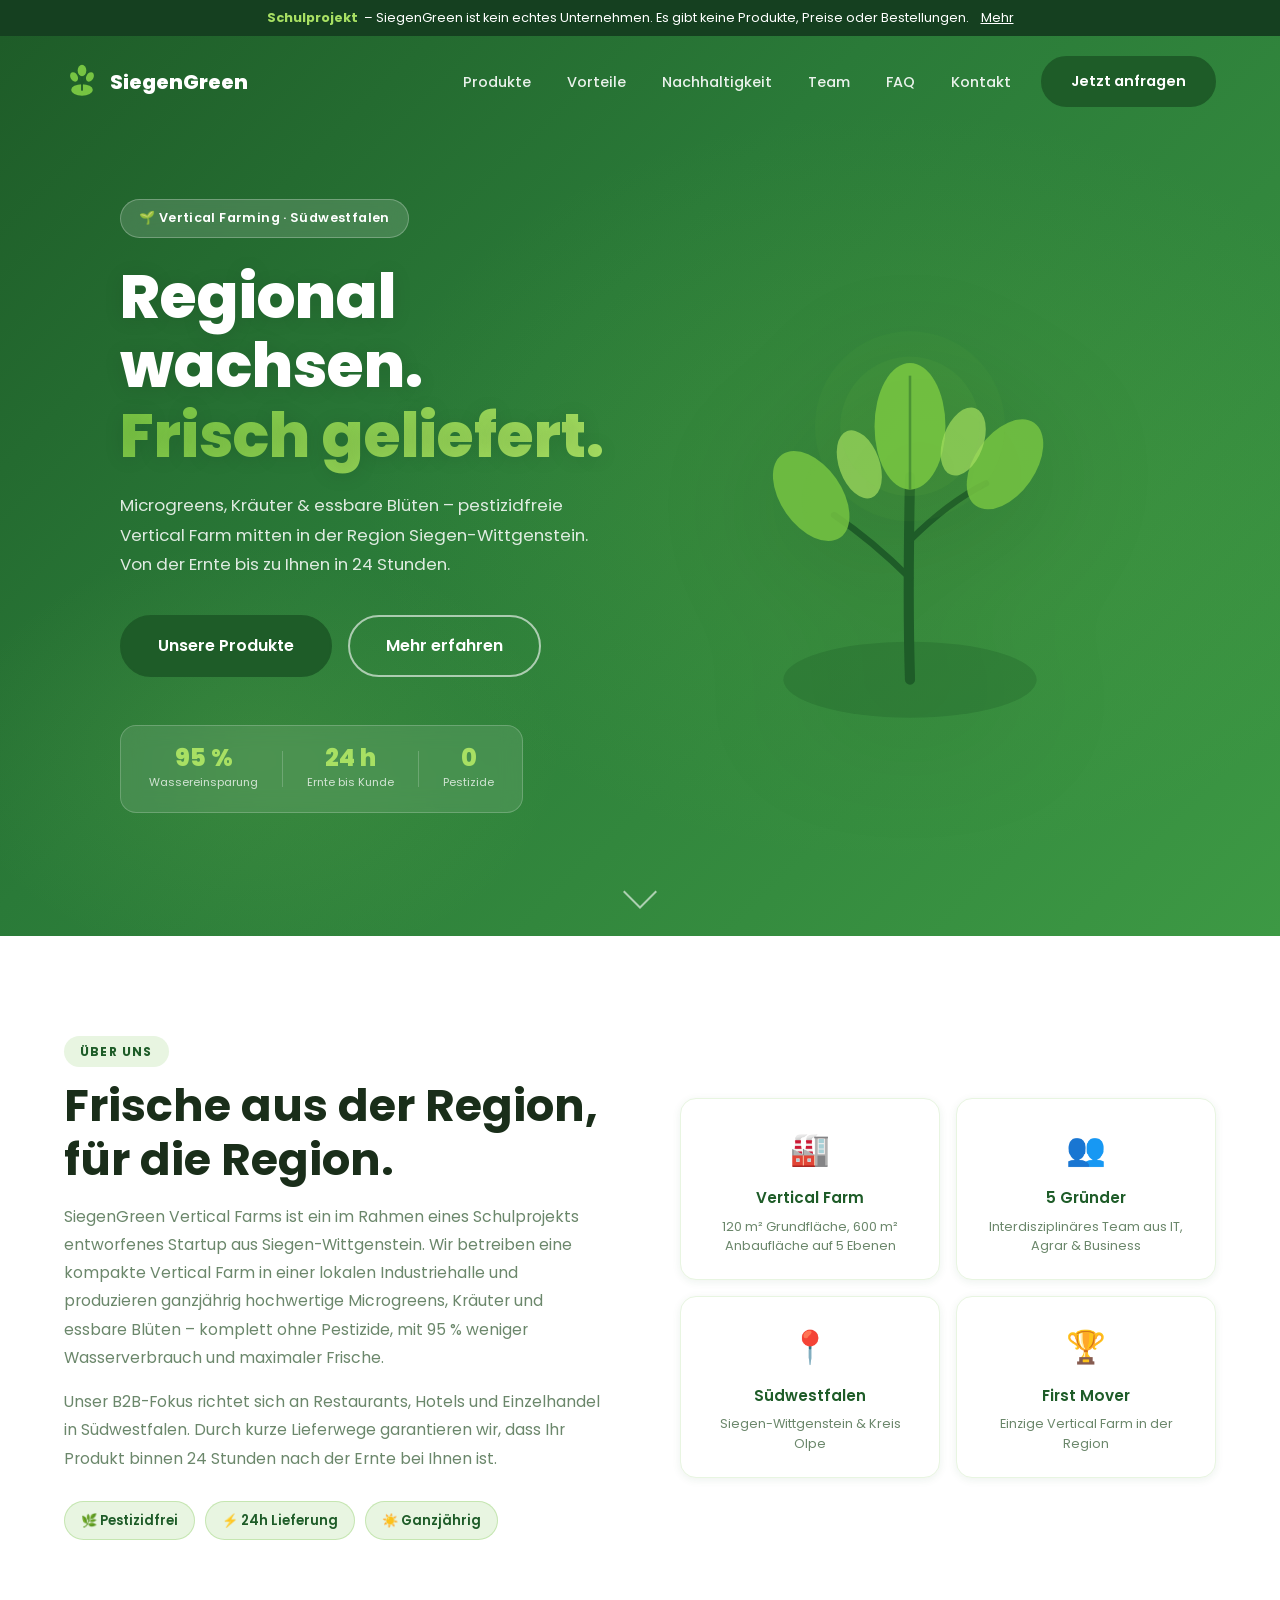
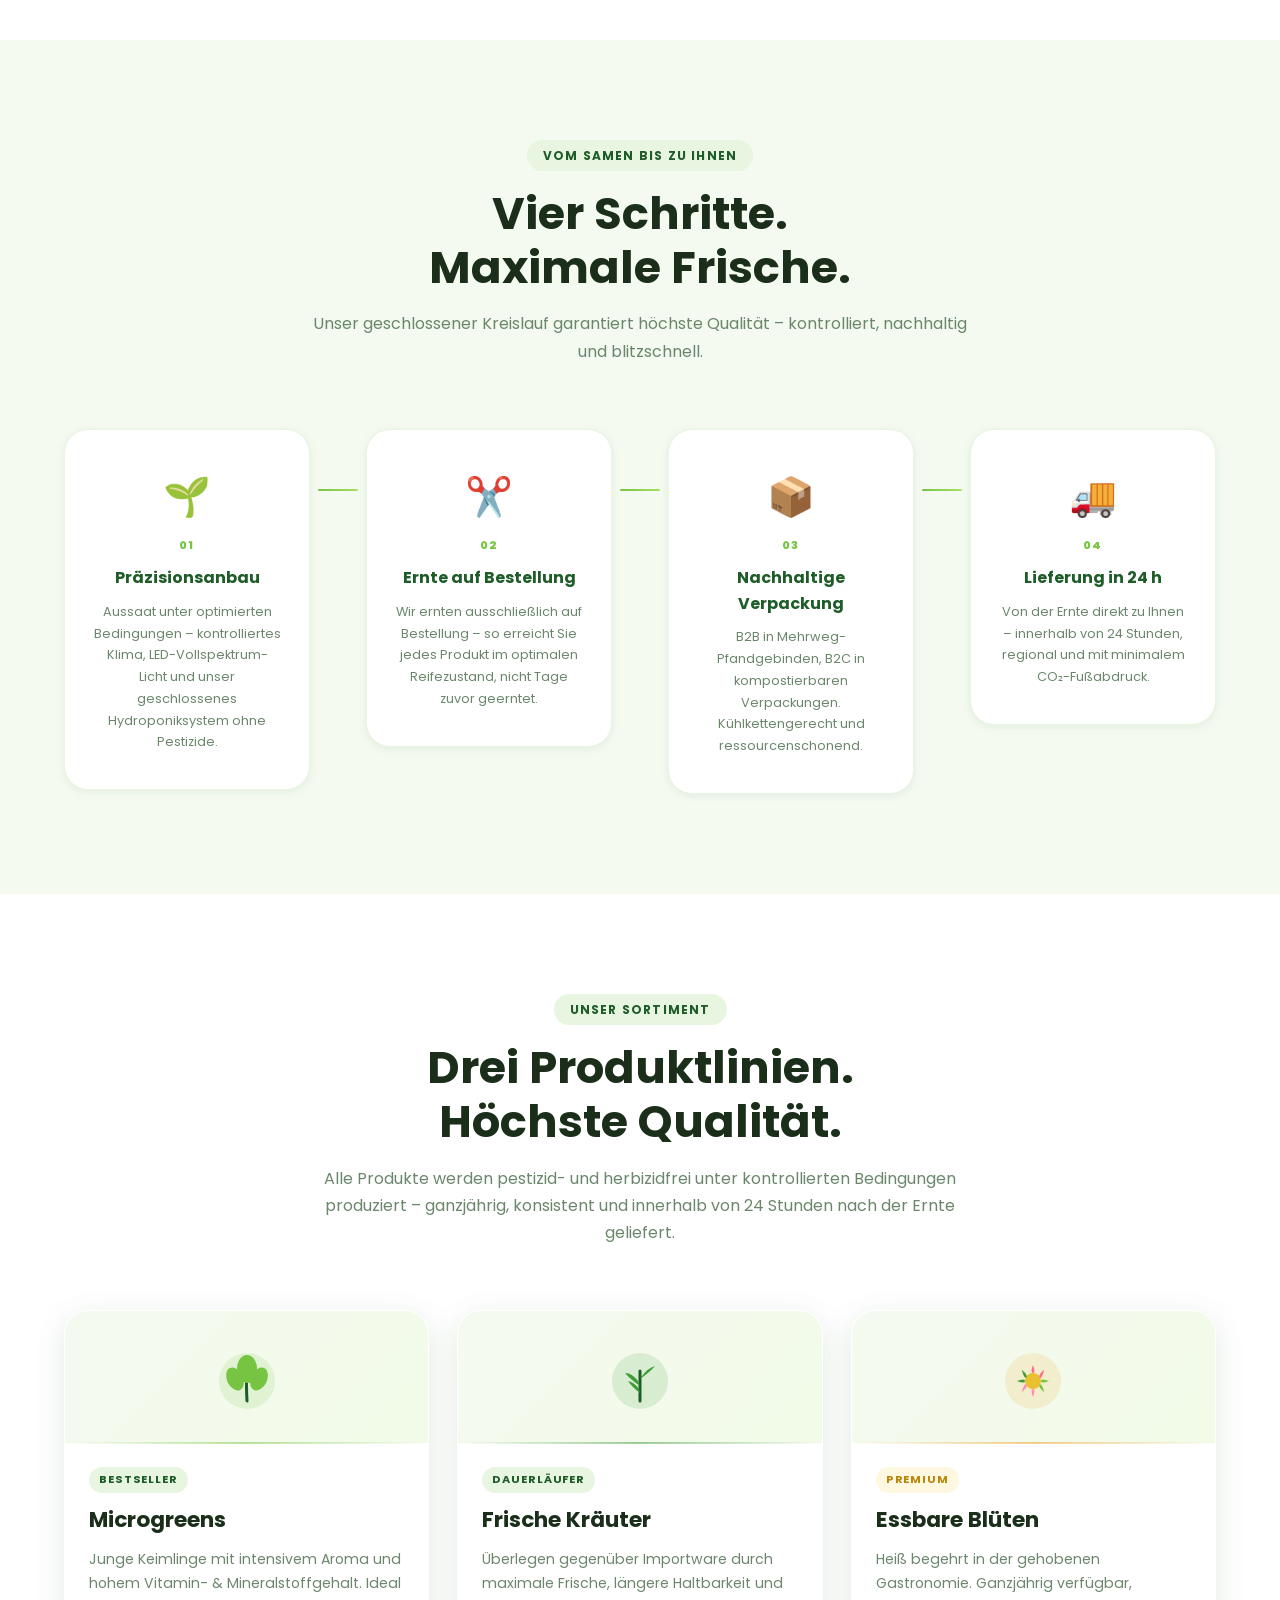
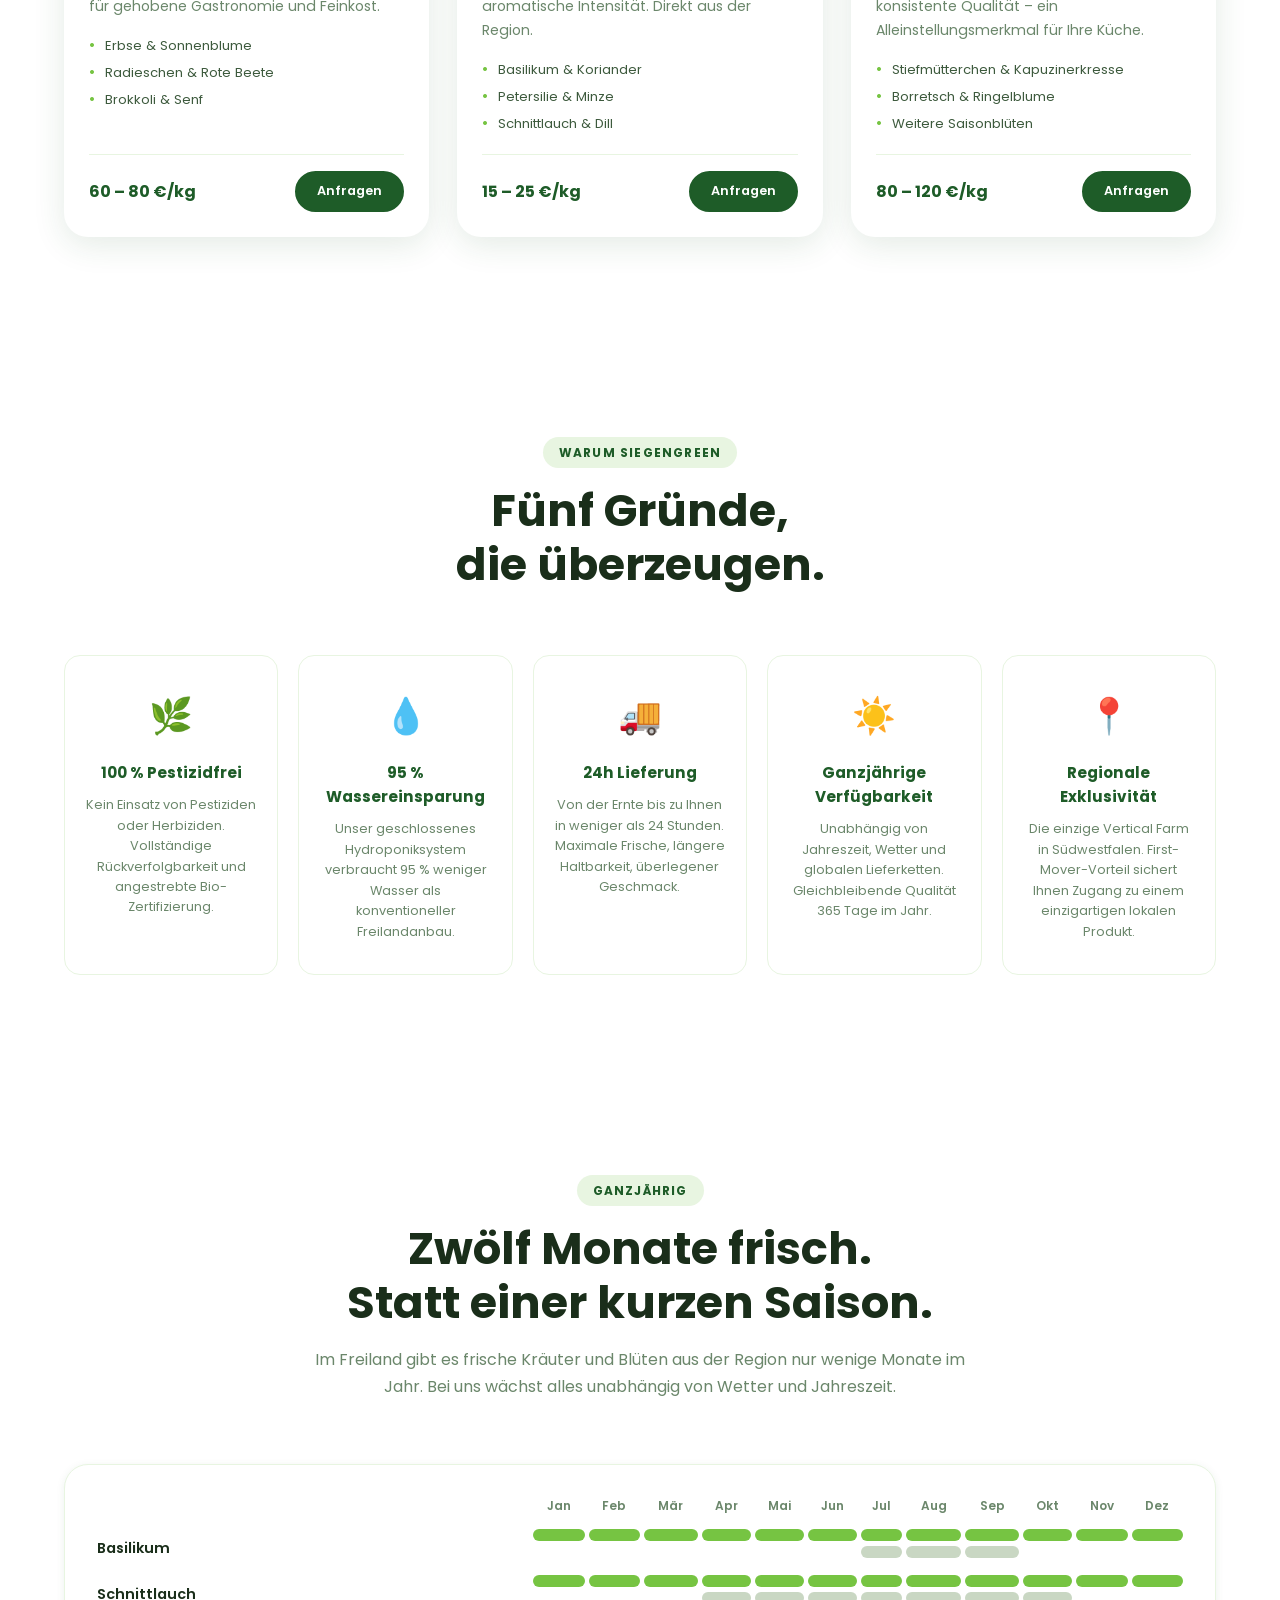
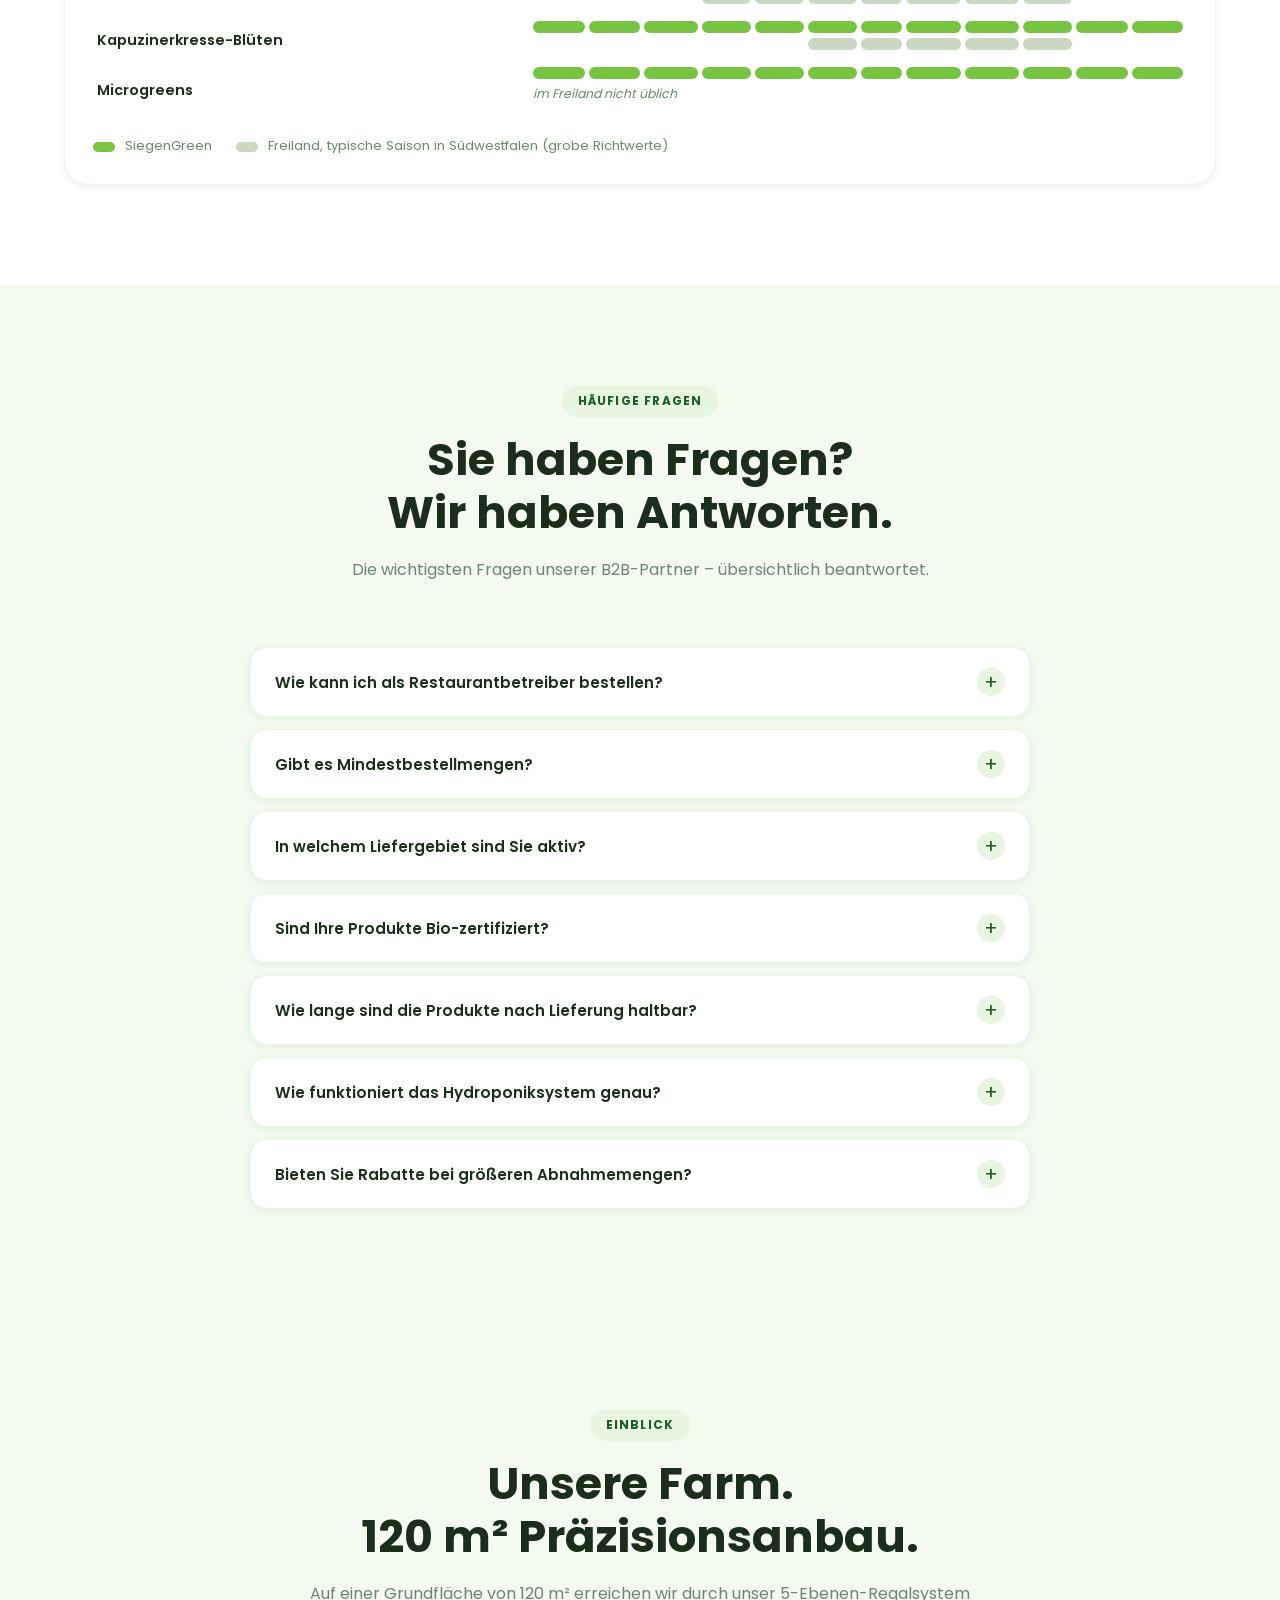
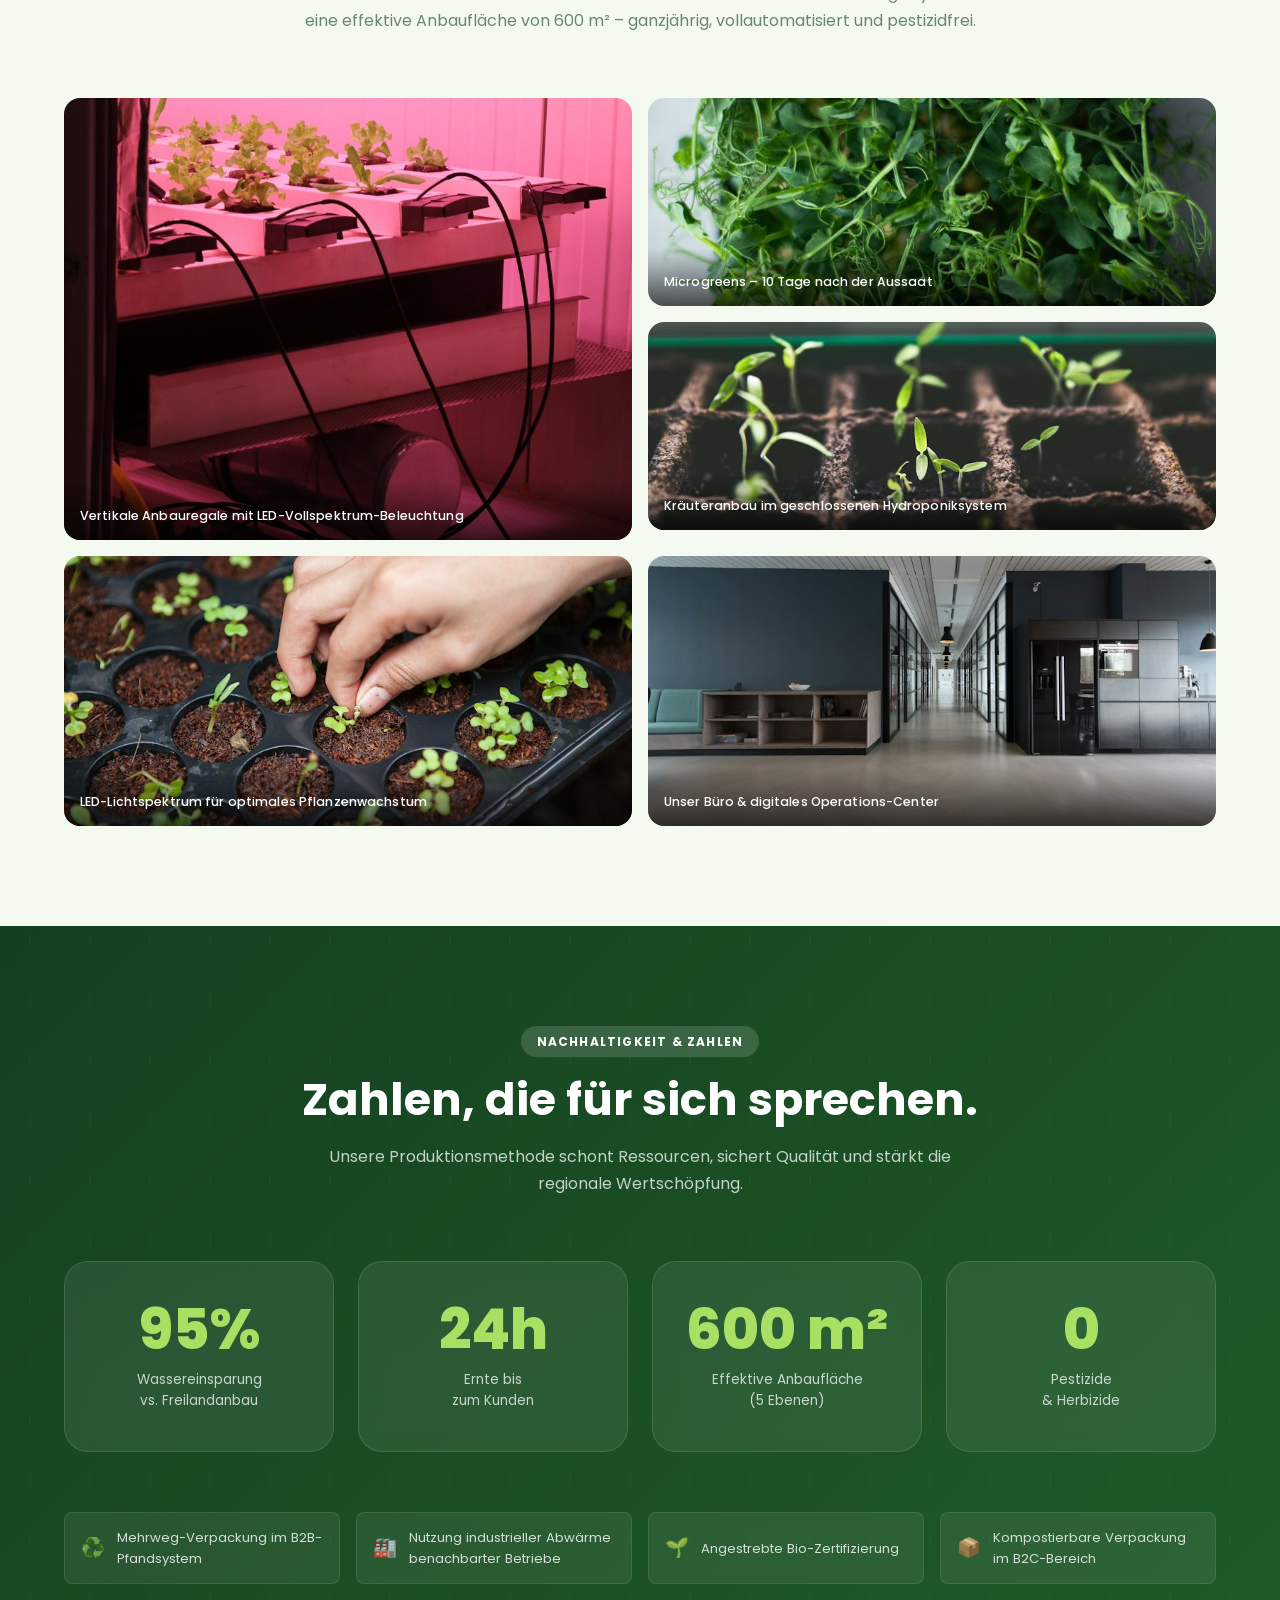
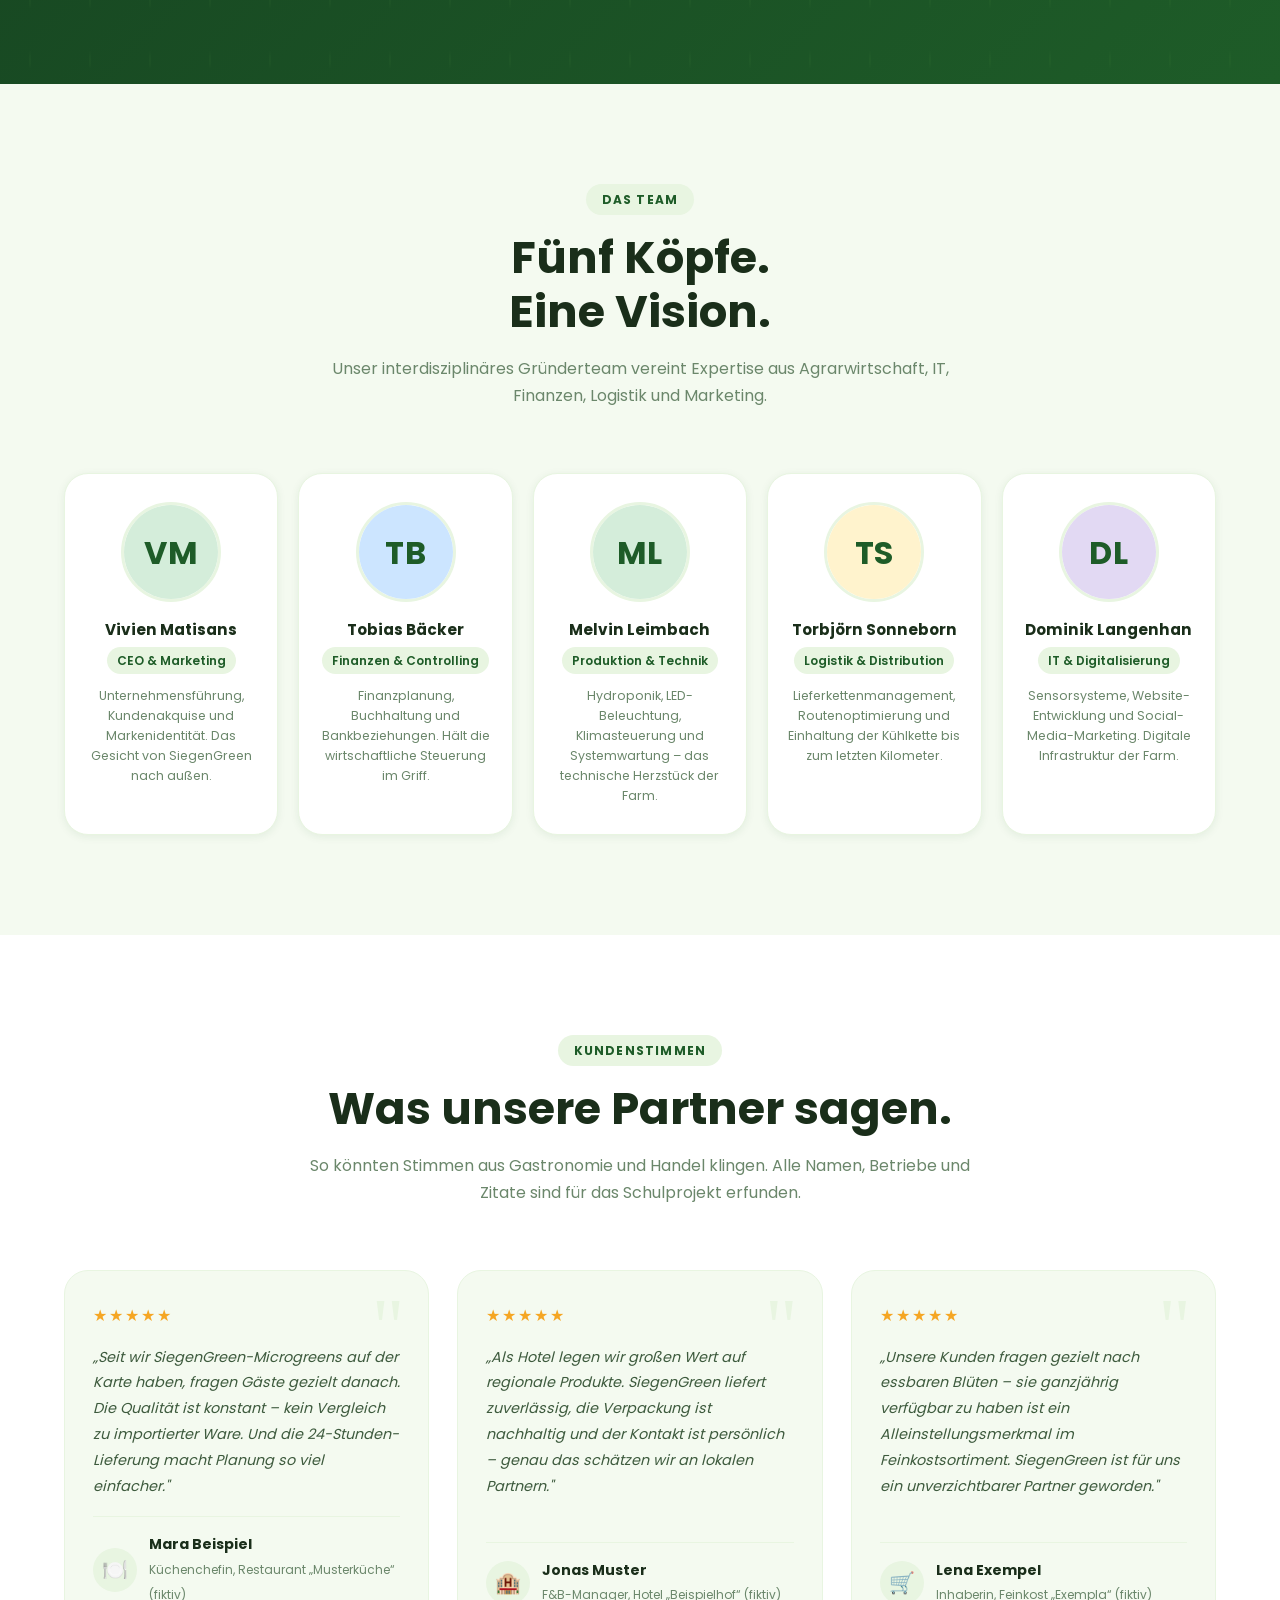
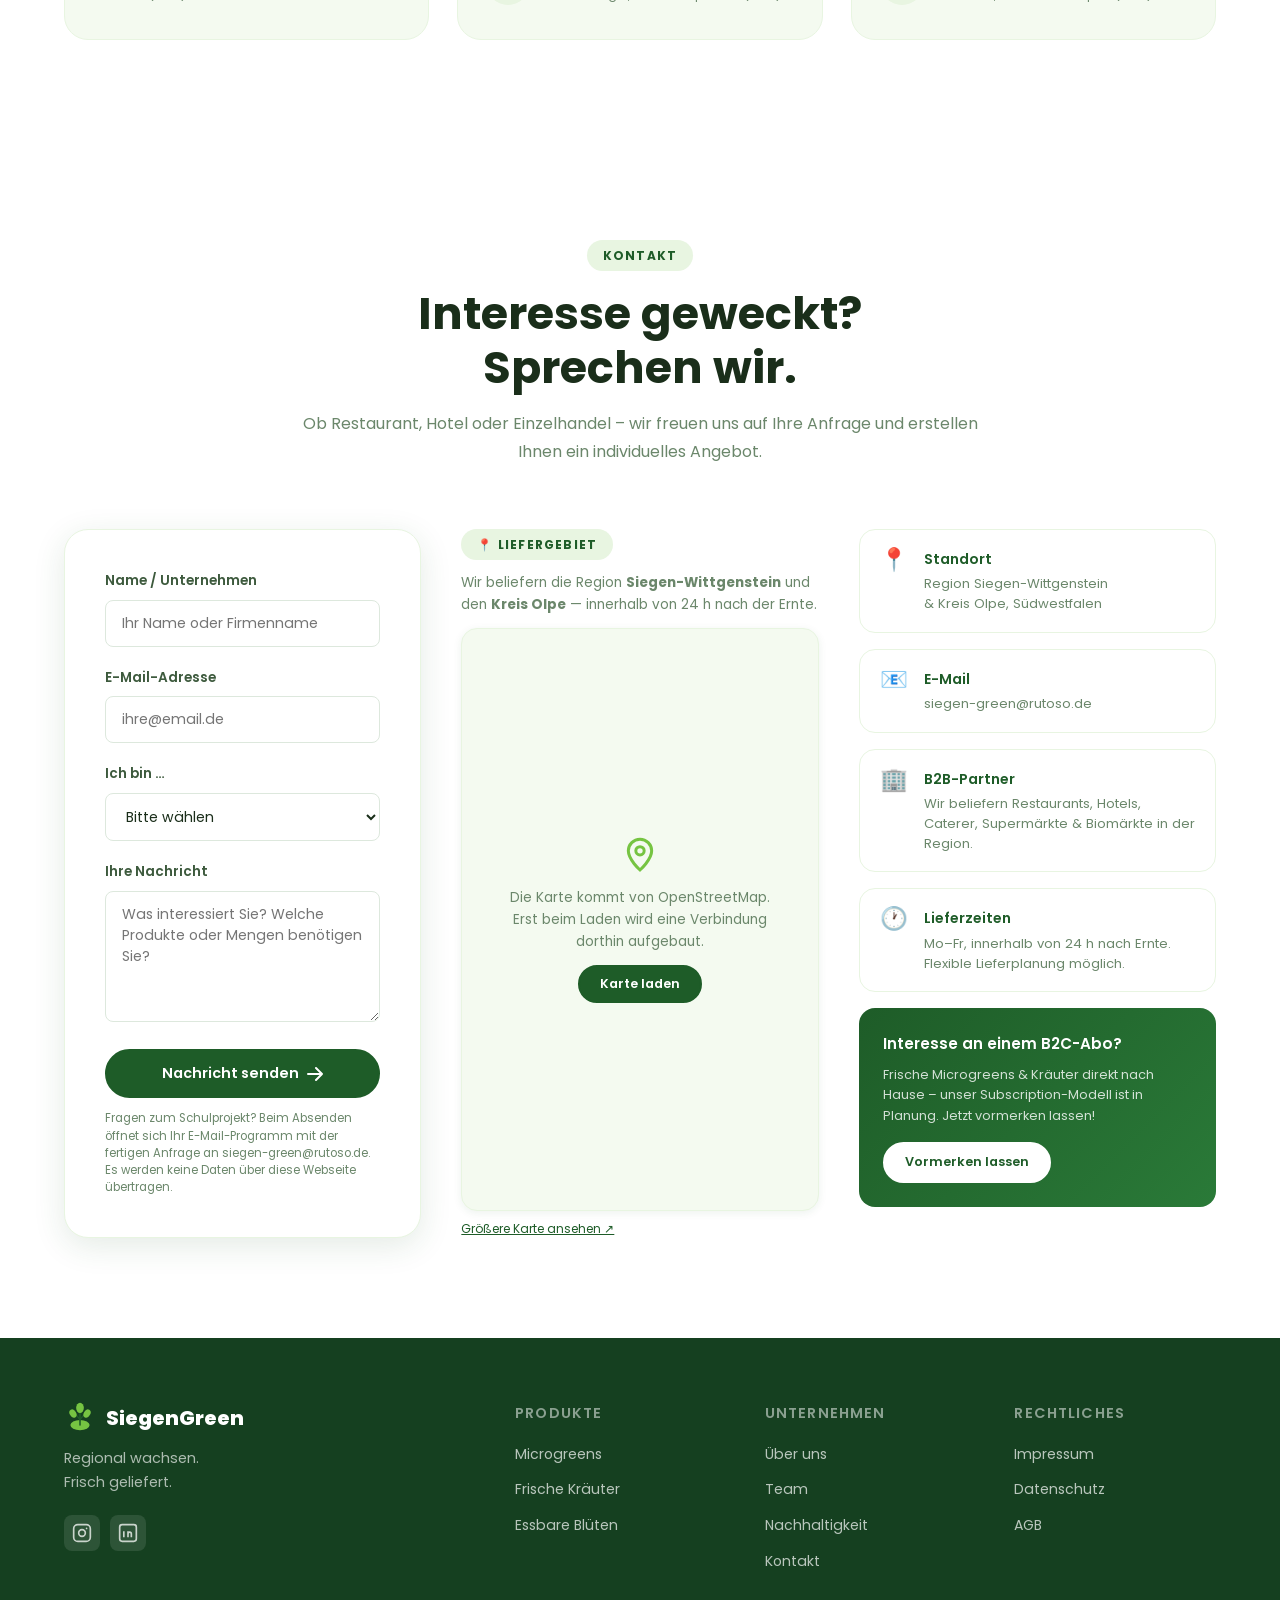
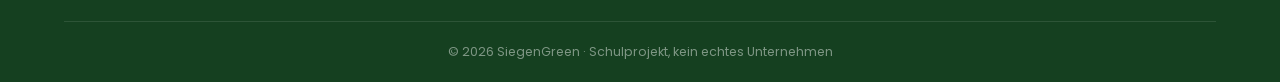
==== commit 9db390fa: "Add files via upload" ====
--- a/index.html
+++ b/index.html
@@ -2,8 +2,9 @@
 <html lang="de">
 <head>
   <meta charset="UTF-8" />
+  <meta name="robots" content="noindex, nofollow" />
   <meta name="viewport" content="width=device-width, initial-scale=1.0" />
-  <title>SiegenGreen – Regional wachsen. Frisch geliefert.</title>
+  <title>SiegenGreen – Regional wachsen. Frisch geliefert. (Schulprojekt)</title>
   <meta name="description" content="SiegenGreen Vertical Farms – Pestizidfreie Microgreens, Kräuter und essbare Blüten aus Südwestfalen. Ernte zu Kunde in 24 Stunden." />
 
   <!-- Open Graph -->
@@ -22,45 +23,6 @@
   <meta name="twitter:description" content="Pestizidfreie Microgreens, Kräuter und essbare Blüten aus Siegen-Wittgenstein. 24h-Lieferung direkt vom Feld." />
   <meta name="twitter:image" content="https://siegen-green.rutoso.de/img/farm-regale-1200.jpg" />
 
-  <!-- Schema.org JSON-LD -->
-  <script type="application/ld+json">
-  {
-    "@context": "https://schema.org",
-    "@type": "LocalBusiness",
-    "name": "SiegenGreen Vertical Farms GmbH",
-    "description": "Pestizidfreie Microgreens, Kräuter und essbare Blüten aus einer Vertical Farm in Siegen-Wittgenstein. B2B-Lieferung innerhalb von 24 Stunden nach der Ernte.",
-    "url": "https://siegen-green.rutoso.de/",
-    "email": "siegen-green@rutoso.de",
-    "address": {
-      "@type": "PostalAddress",
-      "addressLocality": "Siegen",
-      "addressRegion": "Nordrhein-Westfalen",
-      "addressCountry": "DE"
-    },
-    "areaServed": [
-      { "@type": "AdministrativeArea", "name": "Siegen-Wittgenstein" },
-      { "@type": "AdministrativeArea", "name": "Kreis Olpe" }
-    ],
-    "hasOfferCatalog": {
-      "@type": "OfferCatalog",
-      "name": "Vertical Farm Produkte",
-      "itemListElement": [
-        { "@type": "Offer", "itemOffered": { "@type": "Product", "name": "Microgreens", "description": "Junge Keimlinge mit intensivem Aroma – pestizidfrei, 24h-frisch." } },
-        { "@type": "Offer", "itemOffered": { "@type": "Product", "name": "Frische Kräuter", "description": "Basilikum, Koriander, Petersilie u. v. m. – ganzjährig verfügbar." } },
-        { "@type": "Offer", "itemOffered": { "@type": "Product", "name": "Essbare Blüten", "description": "Stiefmütterchen, Kapuzinerkresse & Saisonblüten für die gehobene Gastronomie." } }
-      ]
-    },
-    "founder": [
-      { "@type": "Person", "name": "Vivien Matisans" },
-      { "@type": "Person", "name": "Tobias Bäcker" },
-      { "@type": "Person", "name": "Melvin Leimbach" },
-      { "@type": "Person", "name": "Torbjörn Sonneborn" },
-      { "@type": "Person", "name": "Dominik Langenhan" }
-    ],
-    "foundingDate": "2025",
-    "keywords": "Microgreens Siegen, Vertical Farm Südwestfalen, Kräuter regional, essbare Blüten kaufen, pestizidfreie Lebensmittel NRW"
-  }
-  </script>
 
   <link rel="icon" href="favicon.svg" type="image/svg+xml" />
   <link rel="stylesheet" href="css/fonts.css" />
@@ -69,6 +31,10 @@
 </head>
 <body>
   <a class="skip-link" href="#inhalt">Zum Inhalt springen</a>
+  <div class="projekt-hinweis" role="note">
+    <strong>Schulprojekt</strong><span class="ph-lang"> – SiegenGreen ist kein echtes Unternehmen. Es gibt keine Produkte, Preise oder Bestellungen.</span><span class="ph-kurz"> – kein echtes Unternehmen.</span>
+    <a href="/impressum.html">Mehr</a>
+  </div>
 
 
   <!-- ───────────────────────── NAVIGATION ───────────────────────── -->
@@ -164,7 +130,7 @@
         <div class="about-text fade-in-up">
           <span class="section-badge">Über uns</span>
           <h2 class="section-title">Frische aus der Region,<br />für die Region.</h2>
-          <p class="section-text">SiegenGreen Vertical Farms GmbH ist ein 2025 gegründetes Startup aus Siegen-Wittgenstein. Wir betreiben eine kompakte Vertical Farm in einer lokalen Industriehalle und produzieren ganzjährig hochwertige Microgreens, Kräuter und essbare Blüten – komplett ohne Pestizide, mit 95&nbsp;% weniger Wasserverbrauch und maximaler Frische.</p>
+          <p class="section-text">SiegenGreen Vertical Farms ist ein im Rahmen eines Schulprojekts entworfenes Startup aus Siegen-Wittgenstein. Wir betreiben eine kompakte Vertical Farm in einer lokalen Industriehalle und produzieren ganzjährig hochwertige Microgreens, Kräuter und essbare Blüten – komplett ohne Pestizide, mit 95&nbsp;% weniger Wasserverbrauch und maximaler Frische.</p>
           <p class="section-text">Unser B2B-Fokus richtet sich an Restaurants, Hotels und Einzelhandel in Südwestfalen. Durch kurze Lieferwege garantieren wir, dass Ihr Produkt binnen 24&nbsp;Stunden nach der Ernte bei Ihnen ist.</p>
           <div class="about-badges">
             <span class="badge badge-green">🌿 Pestizidfrei</span>
@@ -642,7 +608,7 @@
       <div class="section-header fade-in-up">
         <span class="section-badge">Kundenstimmen</span>
         <h2 class="section-title">Was unsere Partner sagen.</h2>
-        <p class="section-subtitle">Stimmen aus der Gastronomie und dem Einzelhandel – frisch und ungeschönt.</p>
+        <p class="section-subtitle">So könnten Stimmen aus Gastronomie und Handel klingen. Alle Namen, Betriebe und Zitate sind für das Schulprojekt erfunden.</p>
       </div>
       <div class="testimonials-grid">
 
@@ -654,8 +620,8 @@
           <div class="testimonial-author">
             <div class="testimonial-avatar">🍽️</div>
             <div>
-              <strong>Marcus Held</strong>
-              <span>Küchenchef, Restaurant Steinbach – Siegen</span>
+              <strong>Mara Beispiel</strong>
+              <span>Küchenchefin, Restaurant „Musterküche“ (fiktiv)</span>
             </div>
           </div>
         </div>
@@ -668,8 +634,8 @@
           <div class="testimonial-author">
             <div class="testimonial-avatar">🏨</div>
             <div>
-              <strong>Sandra Krömer</strong>
-              <span>F&B Managerin, Parkhotel Olpe</span>
+              <strong>Jonas Muster</strong>
+              <span>F&amp;B-Manager, Hotel „Beispielhof“ (fiktiv)</span>
             </div>
           </div>
         </div>
@@ -682,8 +648,8 @@
           <div class="testimonial-author">
             <div class="testimonial-avatar">🛒</div>
             <div>
-              <strong>Thomas Bauer</strong>
-              <span>Inhaber, Feinkost Bauer – Kreuztal</span>
+              <strong>Lena Exempel</strong>
+              <span>Inhaberin, Feinkost „Exempla“ (fiktiv)</span>
             </div>
           </div>
         </div>
@@ -728,7 +694,7 @@
             <span>Nachricht senden</span>
             <svg width="16" height="16" viewBox="0 0 16 16" fill="none"><path d="M1 8h14M9 2l6 6-6 6" stroke="currentColor" stroke-width="2" stroke-linecap="round" stroke-linejoin="round"/></svg>
           </button>
-          <p class="form-note">Beim Absenden öffnet sich Ihr E-Mail-Programm mit der fertigen Anfrage an siegen-green@rutoso.de. Es werden keine Daten über diese Webseite übertragen.</p>
+          <p class="form-note">Fragen zum Schulprojekt? Beim Absenden öffnet sich Ihr E-Mail-Programm mit der fertigen Anfrage an siegen-green@rutoso.de. Es werden keine Daten über diese Webseite übertragen.</p>
         </form>
 
         <div class="contact-map fade-in-up delay-150">
@@ -843,7 +809,7 @@
         </div>
       </div>
       <div class="footer-bottom">
-        <p>&copy; 2026 SiegenGreen Vertical Farms GmbH · Siegen-Wittgenstein · Alle Rechte vorbehalten</p>
+        <p>&copy; 2026 SiegenGreen · Schulprojekt, kein echtes Unternehmen</p>
       </div>
     </div>
   </footer>
--- a/css/style.css
+++ b/css/style.css
@@ -1669,3 +1669,22 @@
   background: var(--green-pale); border: 1px solid var(--green-subtle); border-radius: var(--radius-sm);
   padding: 12px 16px; font-size: 0.88rem; color: var(--text-mid); margin-bottom: 24px;
 }
+
+/* Hinweisleiste „Schulprojekt“ auf jeder Seite */
+:root { --hinweis-h: 36px; }
+body { padding-top: var(--hinweis-h); }
+.projekt-hinweis {
+  position: fixed; top: 0; left: 0; right: 0; z-index: 1001; height: var(--hinweis-h);
+  display: flex; align-items: center; justify-content: center; gap: 6px; padding: 0 16px;
+  background: var(--green-darker); color: var(--white); font-size: 0.8rem; line-height: 1.2;
+  white-space: nowrap; overflow: hidden;
+}
+.projekt-hinweis strong { color: var(--green-light); }
+.projekt-hinweis a { color: var(--white); text-decoration: underline; margin-left: 6px; }
+.projekt-hinweis .ph-kurz { display: none; }
+.navbar { top: var(--hinweis-h); }
+.skip-link:focus { top: calc(var(--hinweis-h) + 12px); }
+@media (max-width: 700px) {
+  .projekt-hinweis .ph-lang { display: none; }
+  .projekt-hinweis .ph-kurz { display: inline; }
+}
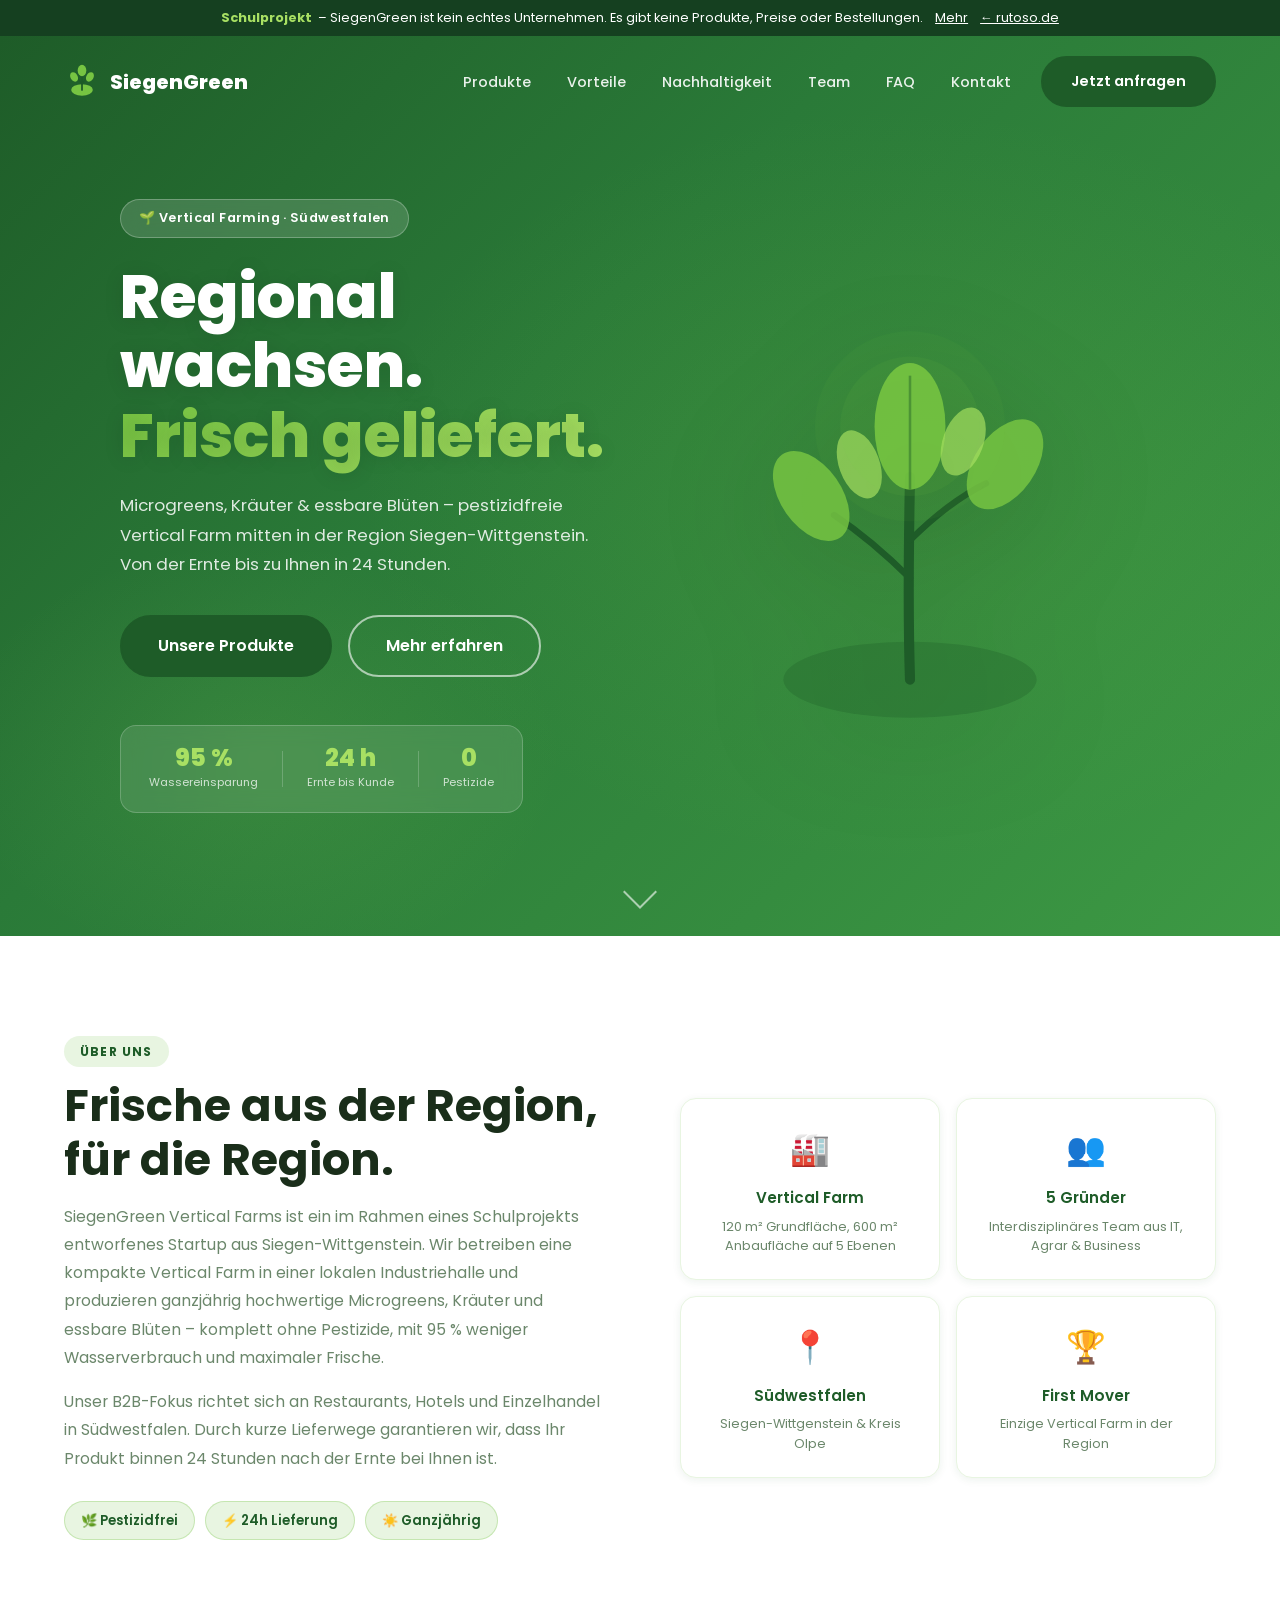
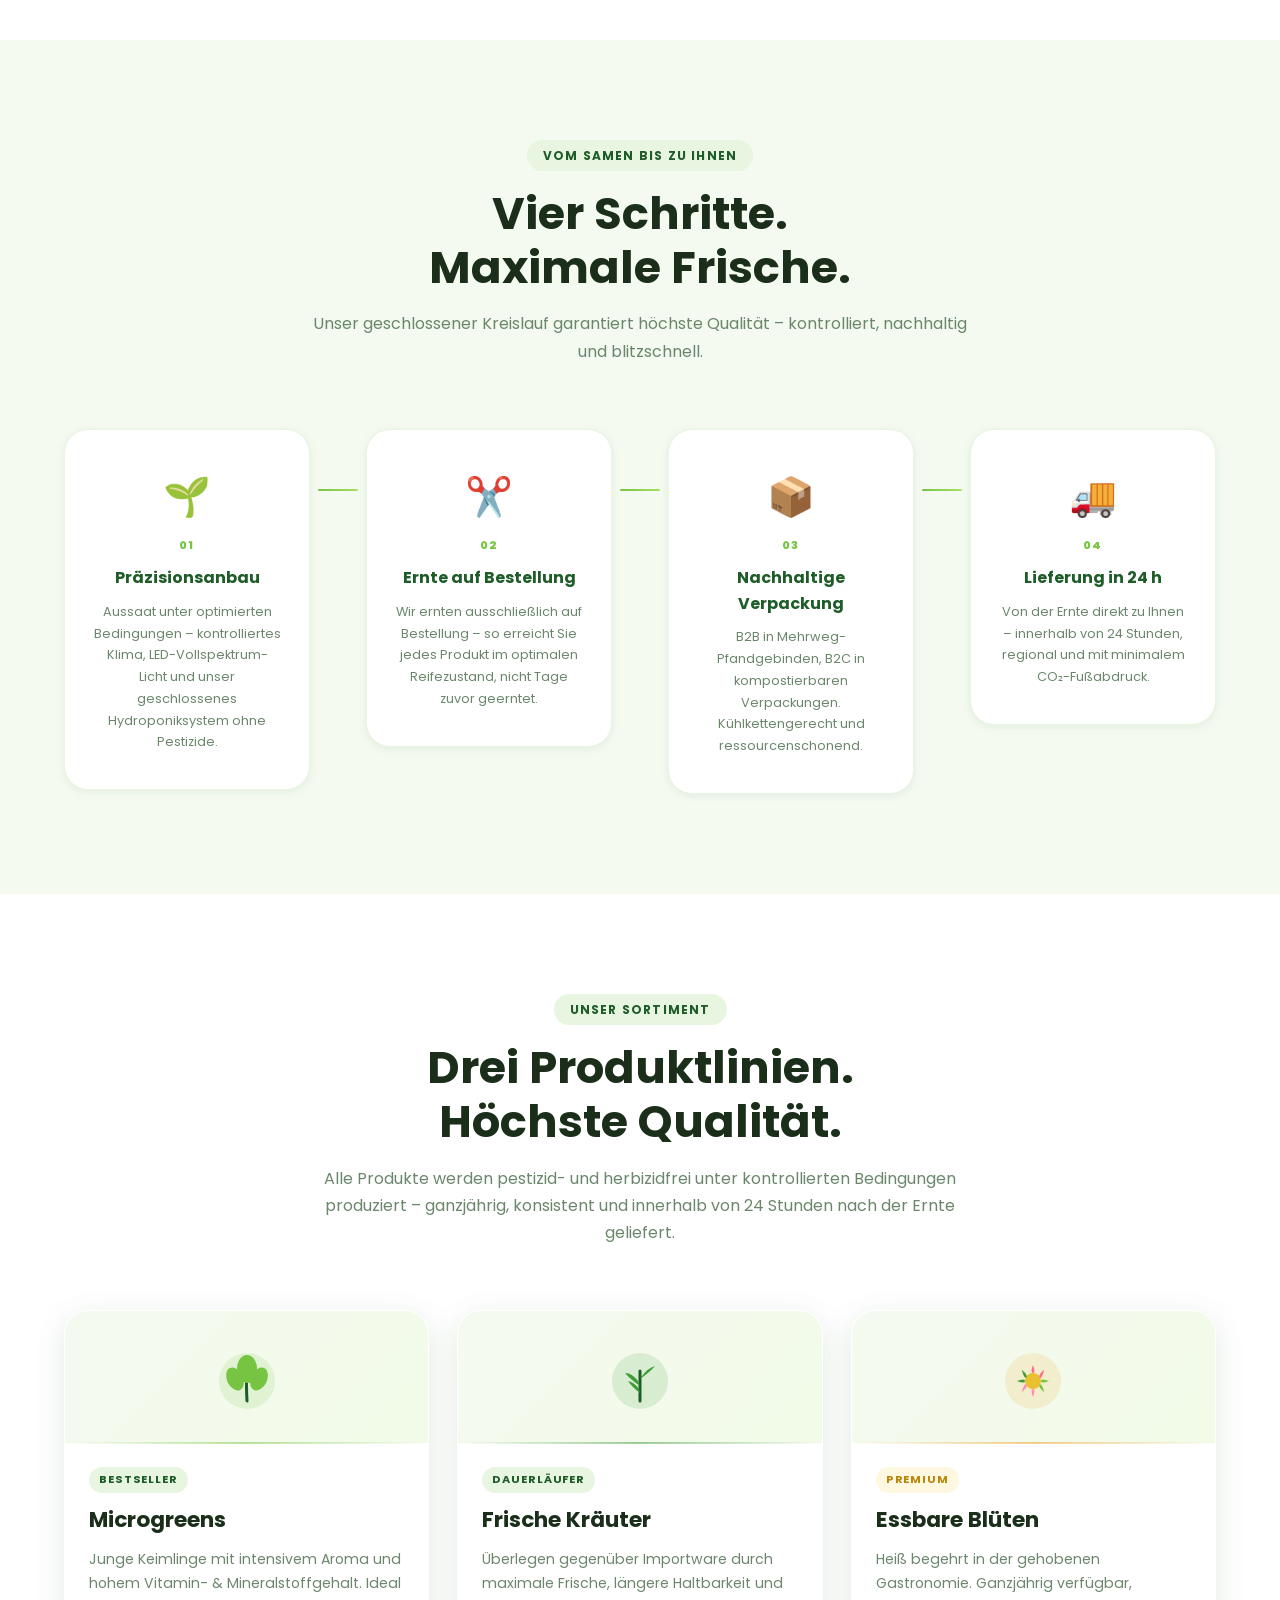
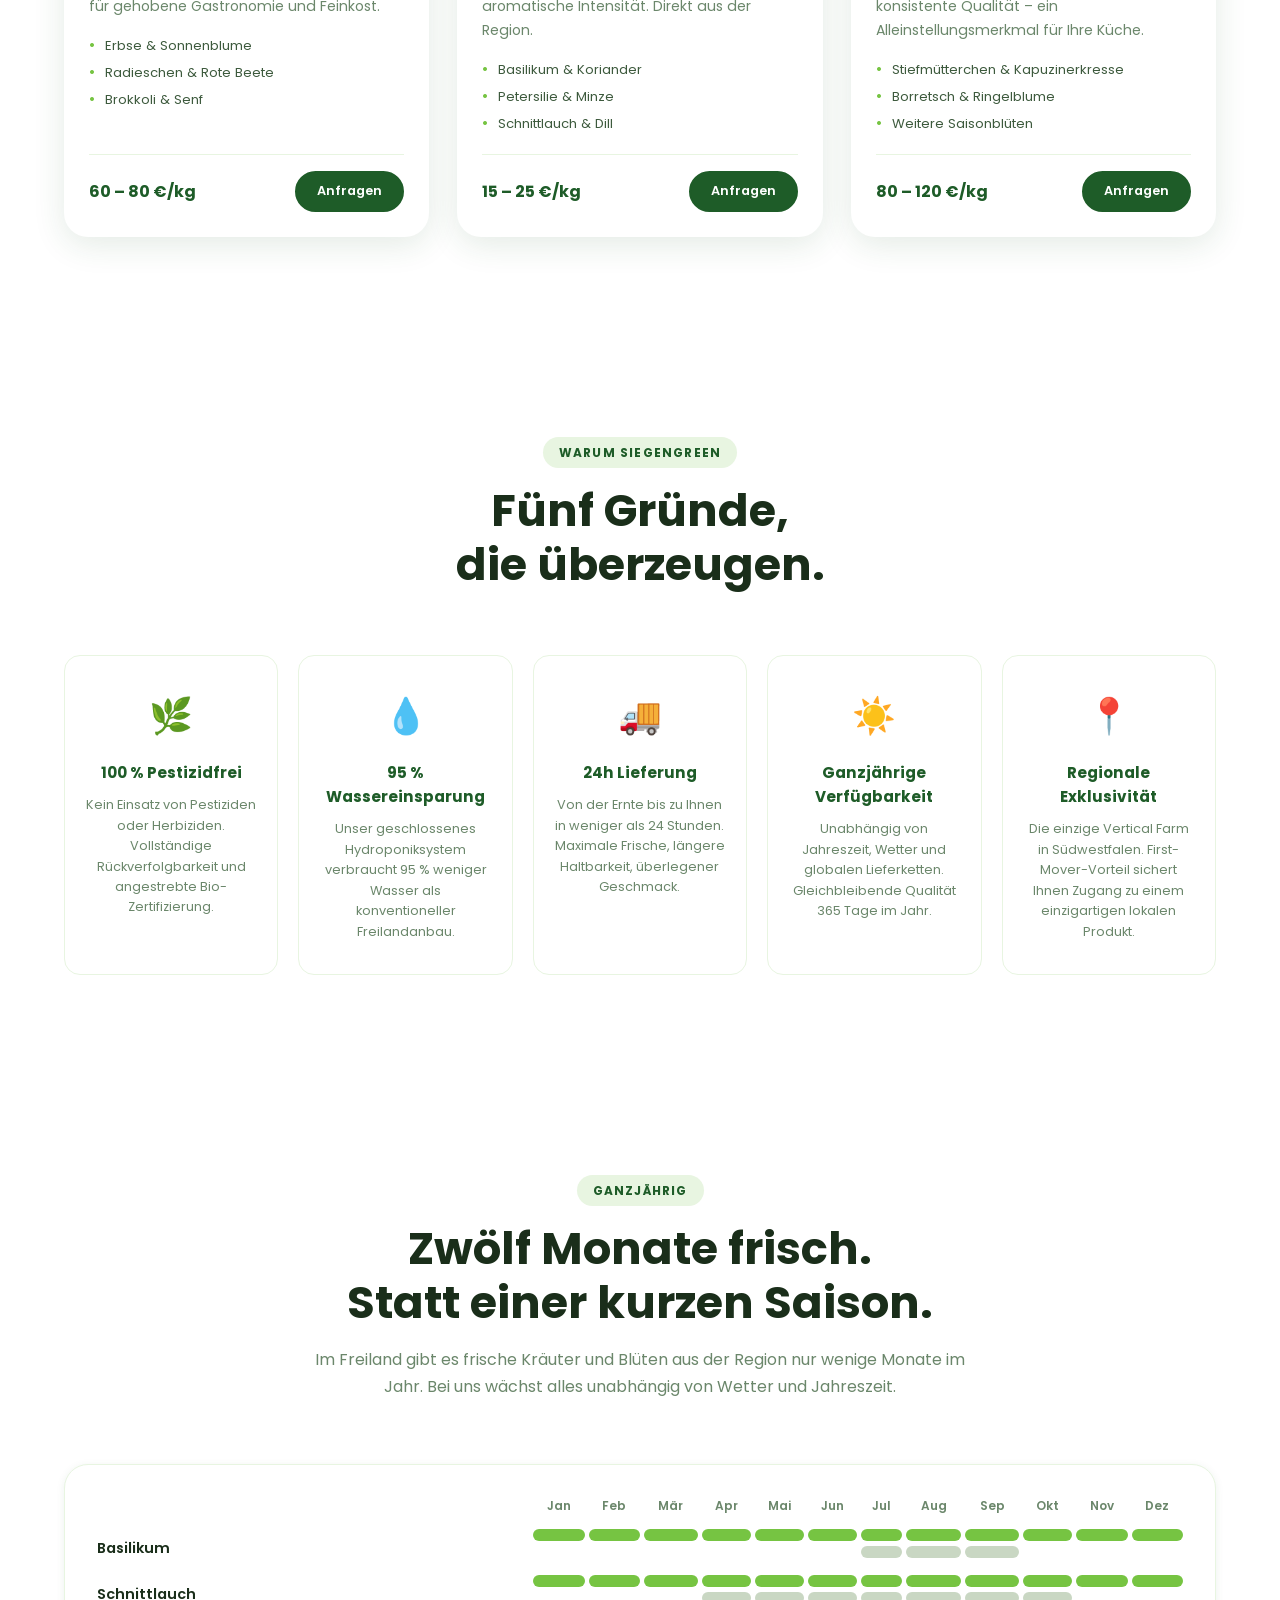
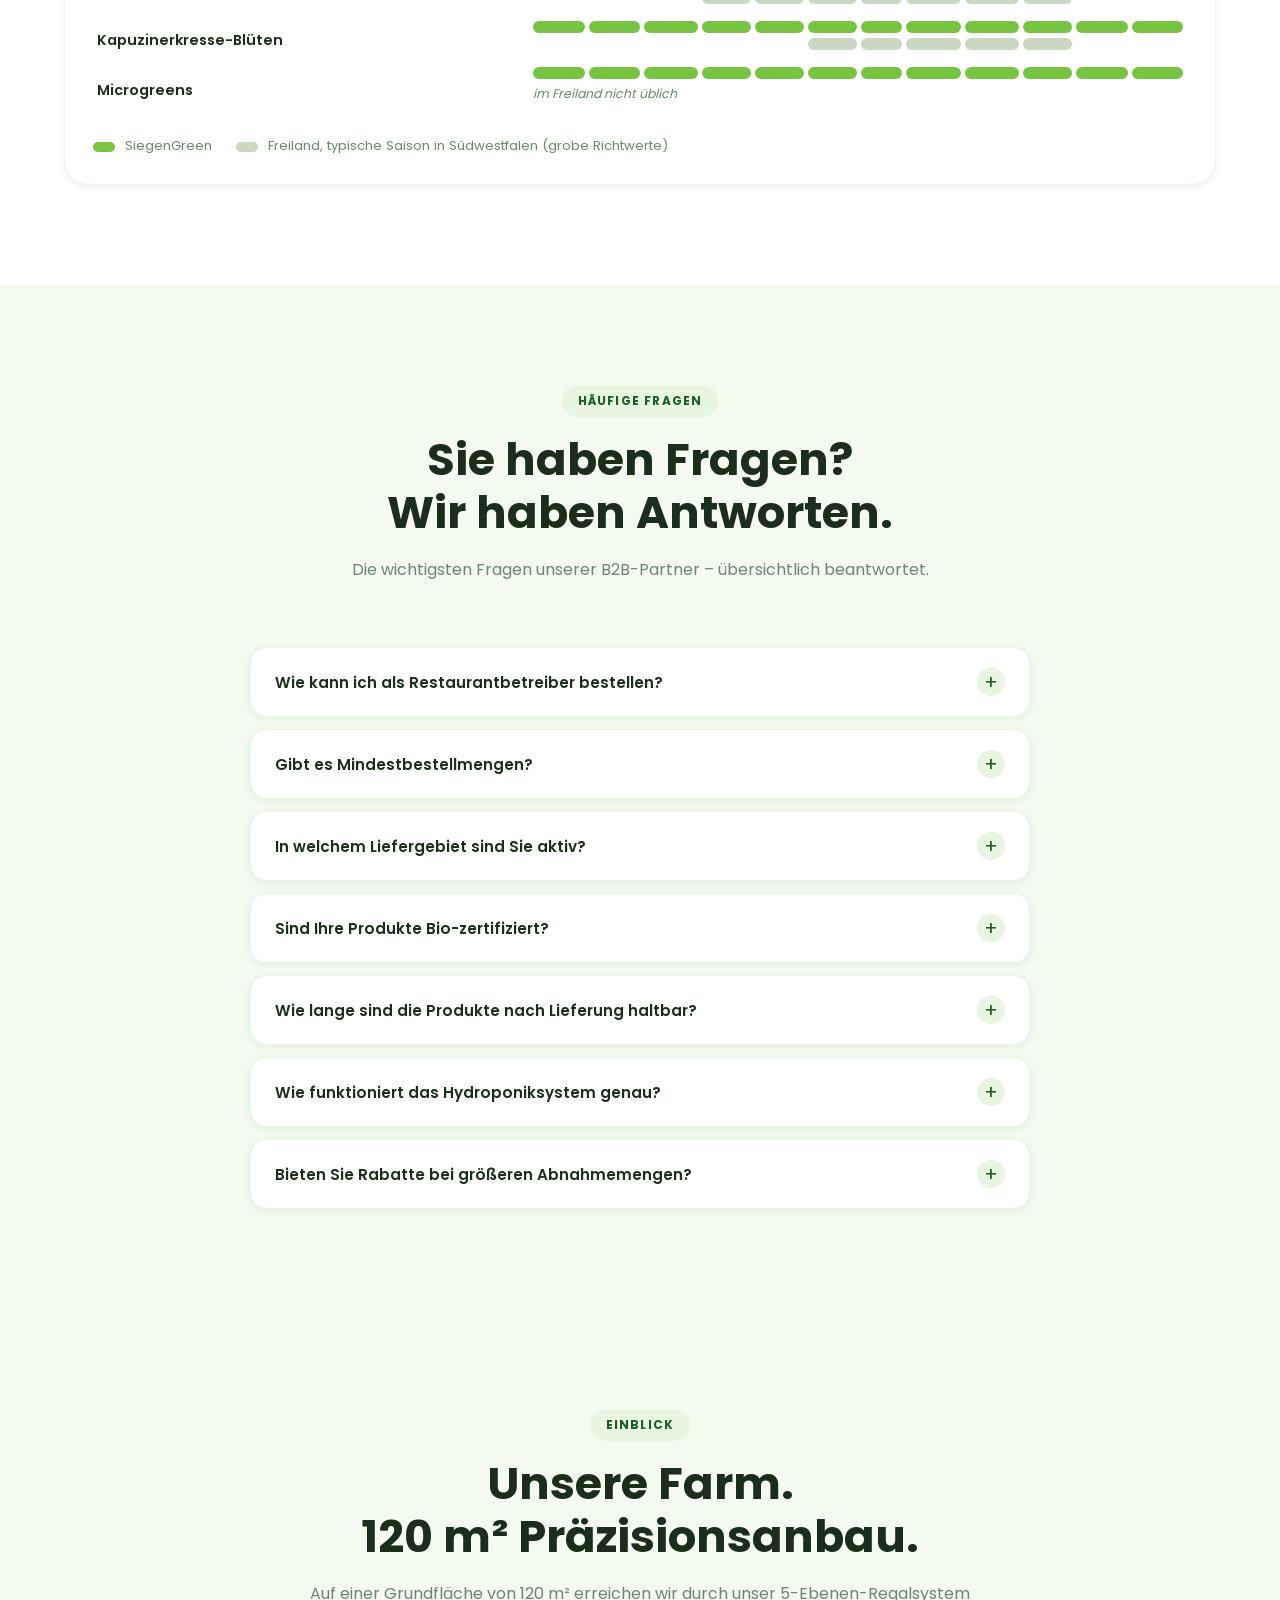
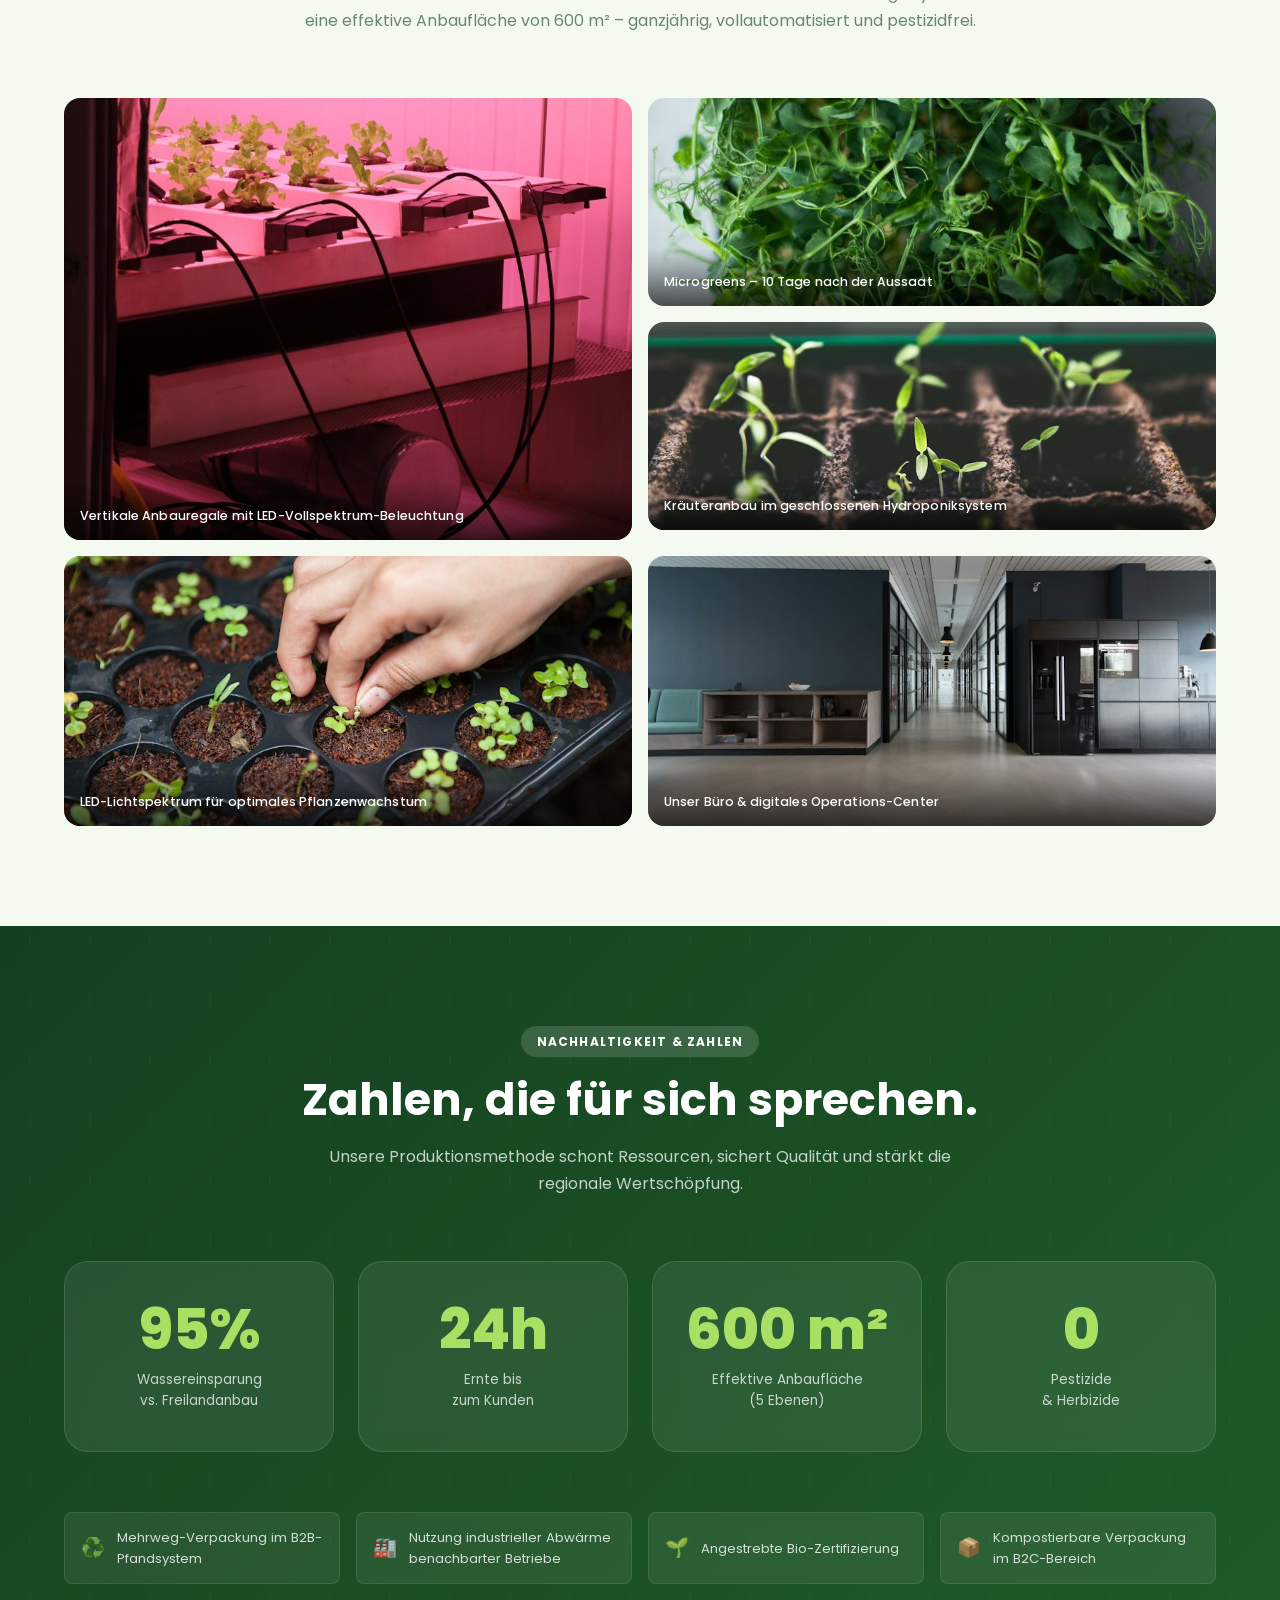
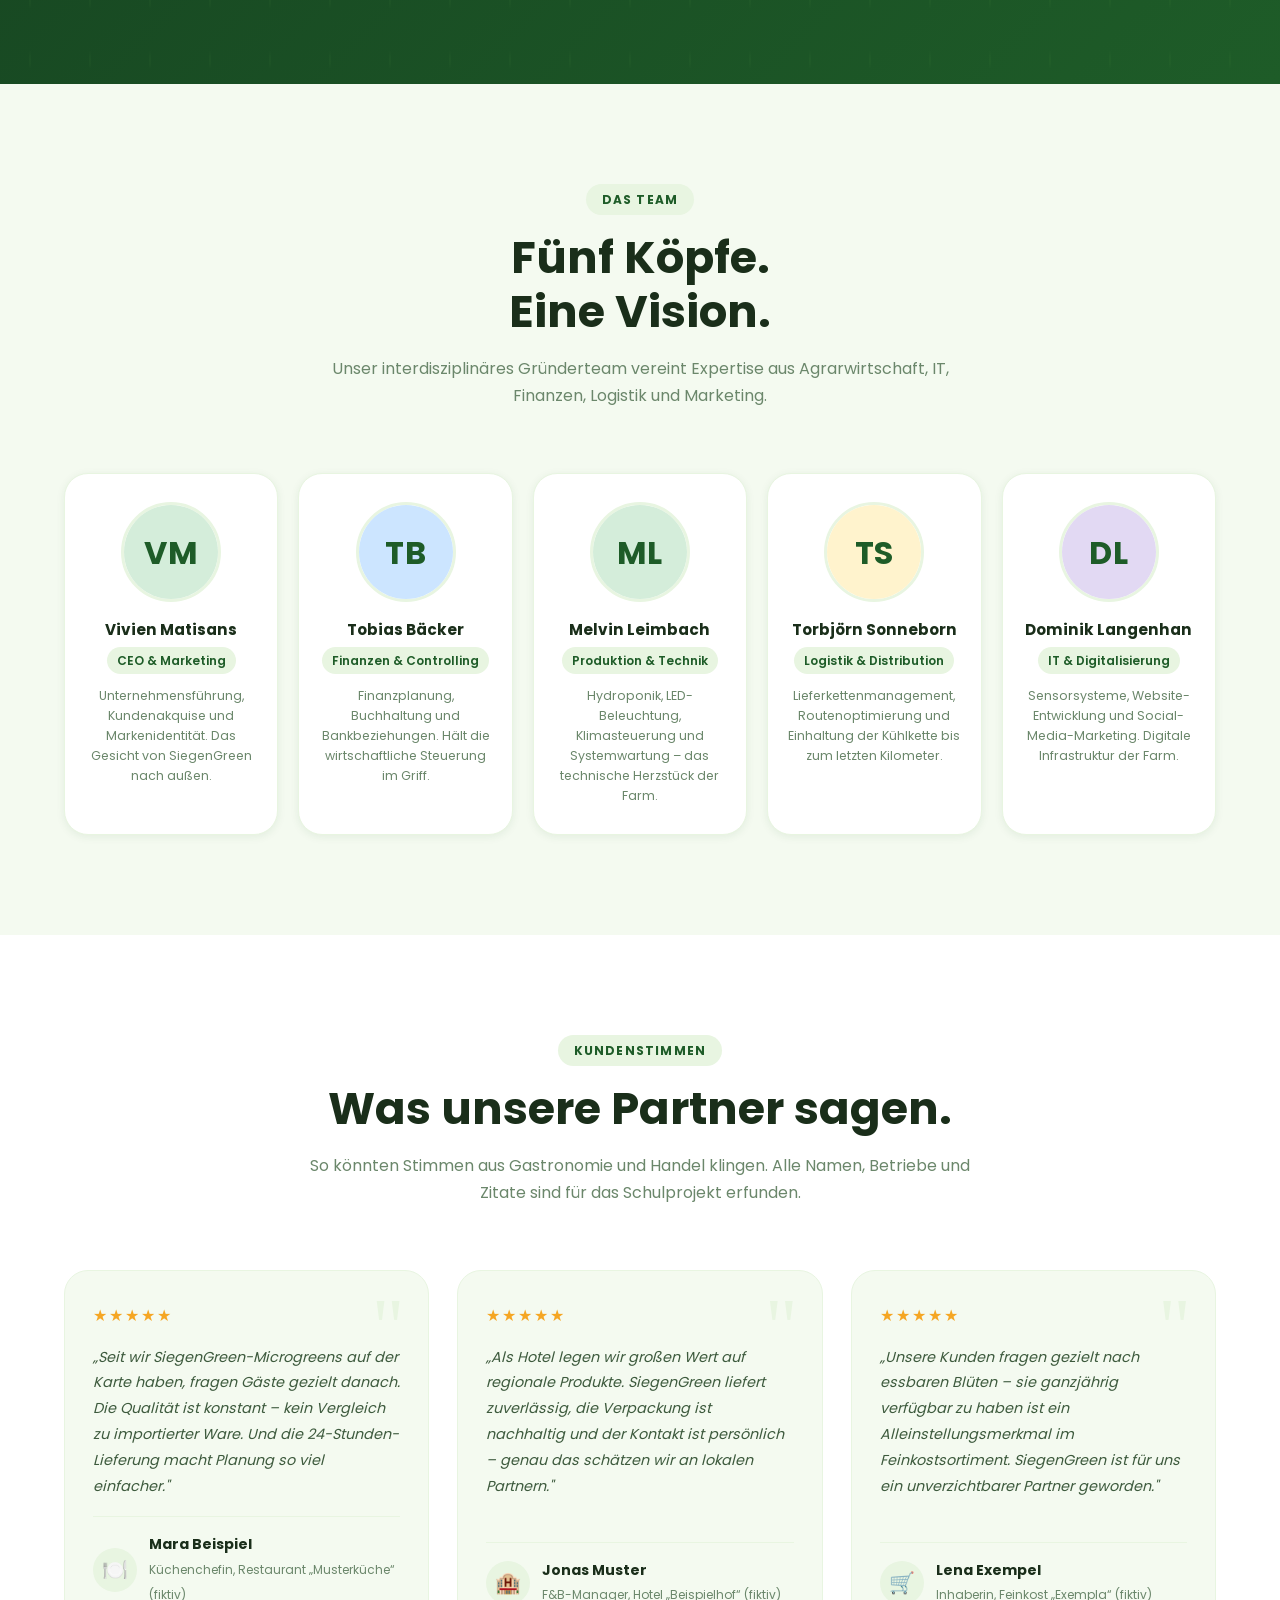
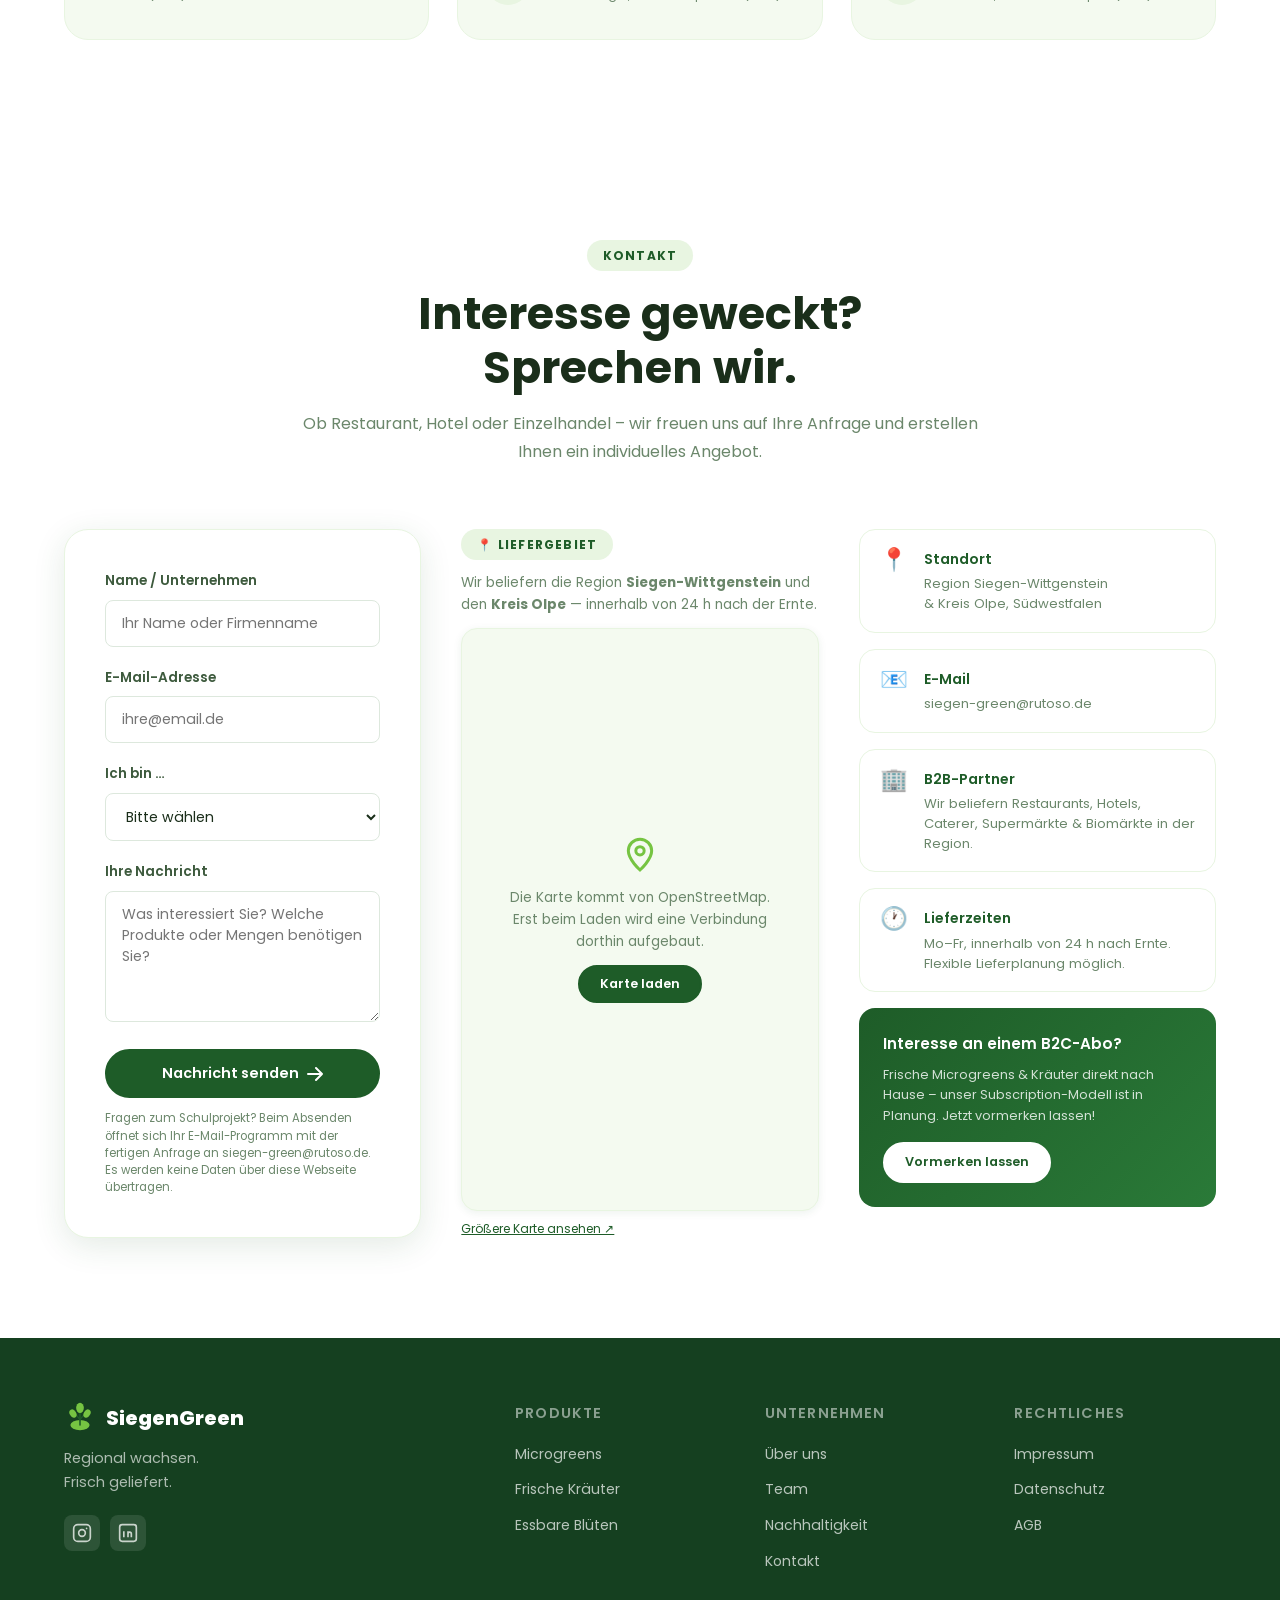
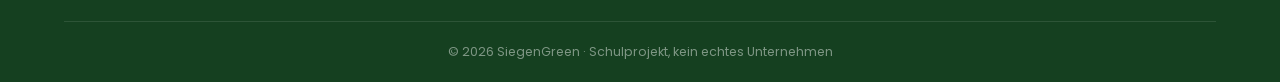
==== commit 3d0f7760: "Add files via upload" ====
--- a/index.html
+++ b/index.html
@@ -33,7 +33,8 @@
   <a class="skip-link" href="#inhalt">Zum Inhalt springen</a>
   <div class="projekt-hinweis" role="note">
     <strong>Schulprojekt</strong><span class="ph-lang"> – SiegenGreen ist kein echtes Unternehmen. Es gibt keine Produkte, Preise oder Bestellungen.</span><span class="ph-kurz"> – kein echtes Unternehmen.</span>
-    <a href="/impressum.html">Mehr</a>
+    <a class="ph-mehr" href="/impressum.html">Mehr</a>
+    <a href="https://rutoso.de">← rutoso.de</a>
   </div>
 
 
--- a/css/style.css
+++ b/css/style.css
@@ -1688,3 +1688,6 @@
   .projekt-hinweis .ph-lang { display: none; }
   .projekt-hinweis .ph-kurz { display: inline; }
 }
+
+/* Weg zurück zu rutoso.de: auf schmalen Handys passt „Mehr“ nicht mehr in die Leiste (Impressum steht unten) */
+@media (max-width: 480px) { .projekt-hinweis .ph-mehr { display: none; } }
